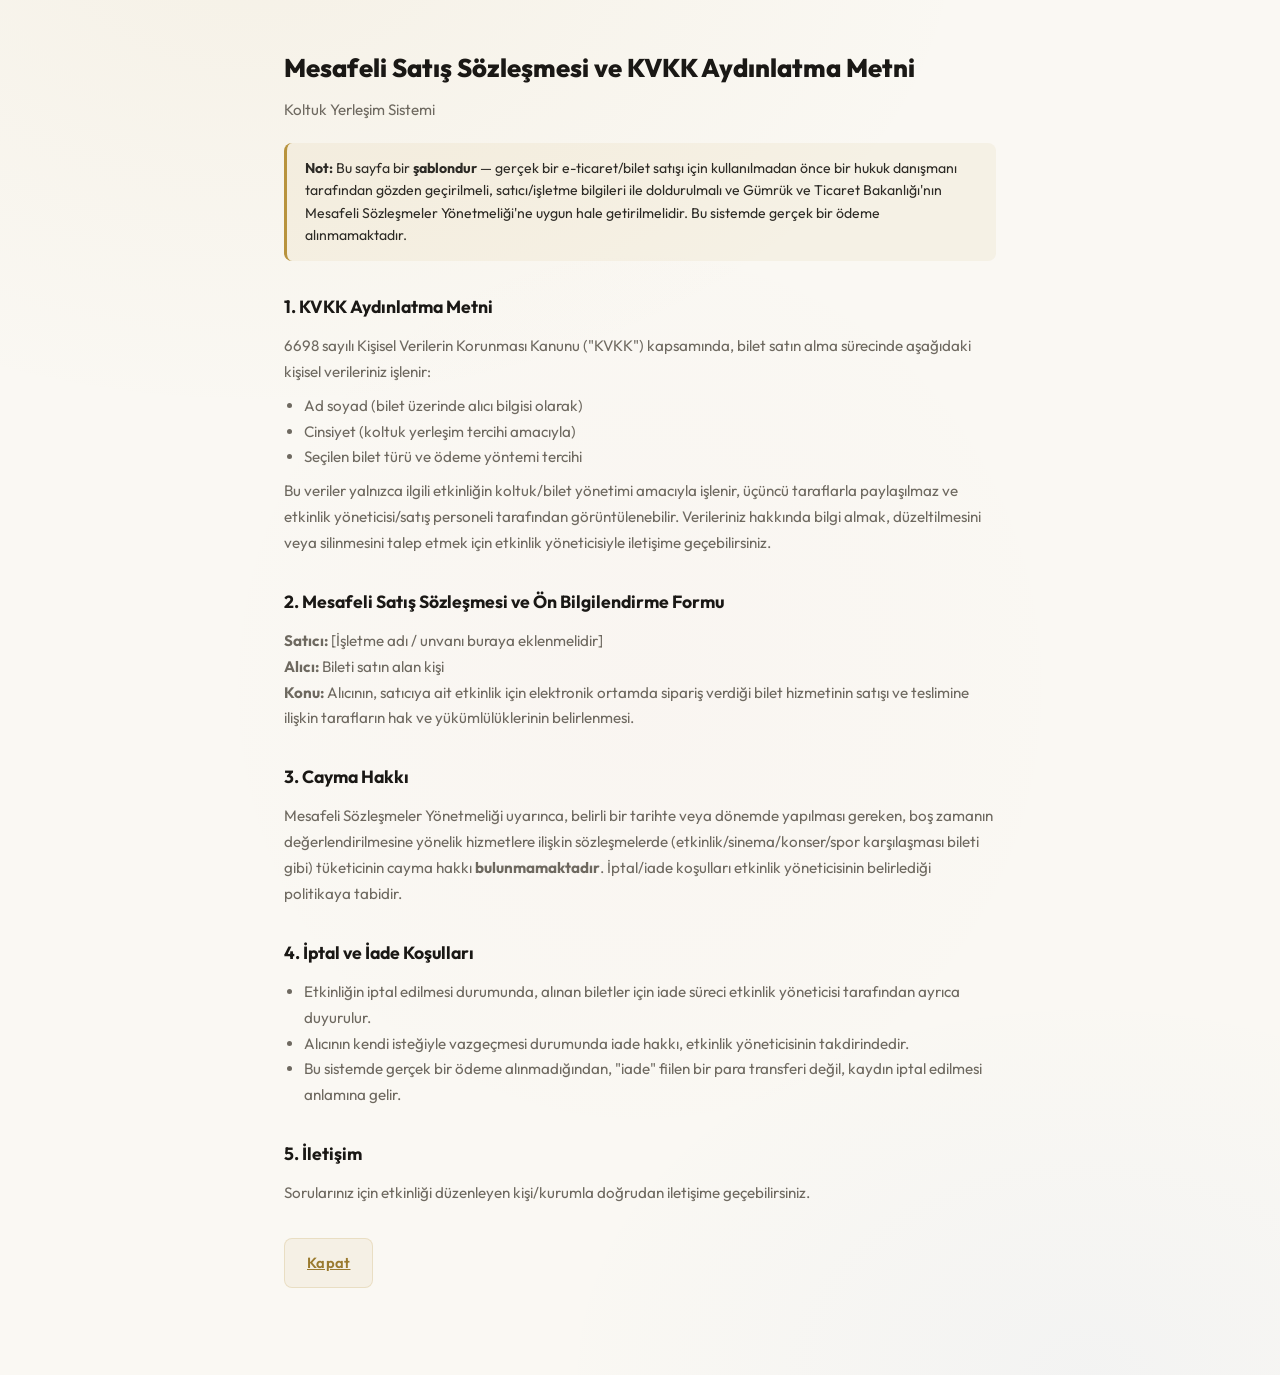
==== legal.html @ 2fccf71f "Personel girisi ayri URL'e tasindi, etkinlik filtreleme, Biletlerim gecmisi ve yasal onay eklendi - " ====
<!DOCTYPE html>
<html lang="tr">
<head>
<meta charset="UTF-8">
<meta name="viewport" content="width=device-width, initial-scale=1.0">
<title>Mesafeli Satış Sözleşmesi ve KVKK — Koltuk Yerleşim Sistemi</title>
<link rel="icon" type="image/png" href="icons8-ticket-100.png">
<meta name="theme-color" content="#FAF8F3">
<link rel="preconnect" href="https://fonts.googleapis.com">
<link rel="preconnect" href="https://fonts.gstatic.com" crossorigin>
<link href="https://fonts.googleapis.com/css2?family=Outfit:wght@300;400;500;600;700;800;900&display=swap" rel="stylesheet">
<link rel="stylesheet" href="style.css">
<style>
  .legal-page{ max-width: 760px; margin: 0 auto; padding: 48px 24px 80px; }
  .legal-page h1{ font-size: 1.6rem; font-weight: 800; margin-bottom: 8px; color: var(--text-bright); }
  .legal-page h2{ font-size: 1.1rem; font-weight: 700; margin: 32px 0 12px; color: var(--text-bright); }
  .legal-page p, .legal-page li{ color: var(--text-secondary); line-height: 1.7; font-size: .95rem; }
  .legal-page ul{ padding-left: 20px; margin: 8px 0; }
  .legal-disclaimer{
    background: var(--gold-subtle);
    border-left: 3px solid var(--gold);
    border-radius: var(--radius-sm);
    padding: 14px 18px;
    margin: 20px 0 32px;
    font-size: .88rem;
    color: var(--text);
  }
  .legal-back{ display: inline-block; margin-top: 32px; }
</style>
</head>
<body>
<div class="legal-page">
  <h1>Mesafeli Satış Sözleşmesi ve KVKK Aydınlatma Metni</h1>
  <p>Koltuk Yerleşim Sistemi</p>

  <div class="legal-disclaimer">
    <strong>Not:</strong> Bu sayfa bir <strong>şablondur</strong> — gerçek bir e-ticaret/bilet satışı için kullanılmadan önce bir hukuk danışmanı tarafından gözden geçirilmeli, satıcı/işletme bilgileri ile doldurulmalı ve Gümrük ve Ticaret Bakanlığı'nın Mesafeli Sözleşmeler Yönetmeliği'ne uygun hale getirilmelidir. Bu sistemde gerçek bir ödeme alınmamaktadır.
  </div>

  <h2>1. KVKK Aydınlatma Metni</h2>
  <p>6698 sayılı Kişisel Verilerin Korunması Kanunu ("KVKK") kapsamında, bilet satın alma sürecinde aşağıdaki kişisel verileriniz işlenir:</p>
  <ul>
    <li>Ad soyad (bilet üzerinde alıcı bilgisi olarak)</li>
    <li>Cinsiyet (koltuk yerleşim tercihi amacıyla)</li>
    <li>Seçilen bilet türü ve ödeme yöntemi tercihi</li>
  </ul>
  <p>Bu veriler yalnızca ilgili etkinliğin koltuk/bilet yönetimi amacıyla işlenir, üçüncü taraflarla paylaşılmaz ve etkinlik yöneticisi/satış personeli tarafından görüntülenebilir. Verileriniz hakkında bilgi almak, düzeltilmesini veya silinmesini talep etmek için etkinlik yöneticisiyle iletişime geçebilirsiniz.</p>

  <h2>2. Mesafeli Satış Sözleşmesi ve Ön Bilgilendirme Formu</h2>
  <p><strong>Satıcı:</strong> [İşletme adı / unvanı buraya eklenmelidir]</p>
  <p><strong>Alıcı:</strong> Bileti satın alan kişi</p>
  <p><strong>Konu:</strong> Alıcının, satıcıya ait etkinlik için elektronik ortamda sipariş verdiği bilet hizmetinin satışı ve teslimine ilişkin tarafların hak ve yükümlülüklerinin belirlenmesi.</p>

  <h2>3. Cayma Hakkı</h2>
  <p>Mesafeli Sözleşmeler Yönetmeliği uyarınca, belirli bir tarihte veya dönemde yapılması gereken, boş zamanın değerlendirilmesine yönelik hizmetlere ilişkin sözleşmelerde (etkinlik/sinema/konser/spor karşılaşması bileti gibi) tüketicinin cayma hakkı <strong>bulunmamaktadır</strong>. İptal/iade koşulları etkinlik yöneticisinin belirlediği politikaya tabidir.</p>

  <h2>4. İptal ve İade Koşulları</h2>
  <ul>
    <li>Etkinliğin iptal edilmesi durumunda, alınan biletler için iade süreci etkinlik yöneticisi tarafından ayrıca duyurulur.</li>
    <li>Alıcının kendi isteğiyle vazgeçmesi durumunda iade hakkı, etkinlik yöneticisinin takdirindedir.</li>
    <li>Bu sistemde gerçek bir ödeme alınmadığından, "iade" fiilen bir para transferi değil, kaydın iptal edilmesi anlamına gelir.</li>
  </ul>

  <h2>5. İletişim</h2>
  <p>Sorularınız için etkinliği düzenleyen kişi/kurumla doğrudan iletişime geçebilirsiniz.</p>

  <a class="btn btn-ghost-gold legal-back" href="javascript:window.close()">Kapat</a>
</div>
</body>
</html>
---- style.css ----
/* ═══════════════════════════════════════════════════════════
   Koltuk Yerleşim Sistemi — Light Premium Theme
   ═══════════════════════════════════════════════════════════ */

@import url('https://fonts.googleapis.com/css2?family=Outfit:wght@300;400;500;600;700;800;900&display=swap');

:root{
  /* Core palette — warm ivory + elegant neutrals */
  --bg-deep: #F4F0E8;
  --bg: #FAF8F3;
  --bg-card: #FFFFFF;
  --bg-card-hover: #FEFDFB;
  --bg-elevated: #FFFFFF;
  --surface: rgba(255, 255, 255, 0.75);
  --surface-solid: #FFFFFF;

  /* Borders & glass */
  --border: rgba(0, 0, 0, 0.07);
  --border-hover: rgba(0, 0, 0, 0.14);
  --glass-bg: rgba(255, 255, 255, 0.55);
  --glass-border: rgba(0, 0, 0, 0.06);

  /* Text */
  --text: #2C2A25;
  --text-secondary: #6E6960;
  --text-muted: #A09A8F;
  --text-bright: #1A1815;

  /* Gold accent */
  --gold: #B8933D;
  --gold-light: #D4A853;
  --gold-dim: #9A7A2E;
  --gold-glow: rgba(184, 147, 61, 0.2);
  --gold-subtle: rgba(184, 147, 61, 0.08);

  /* Gender colors */
  --male: #4A7FE5;
  --male-glow: rgba(74, 127, 229, 0.2);
  --male-border: #3B6DD0;
  --male-bg: rgba(74, 127, 229, 0.1);

  --female: #D96B8E;
  --female-glow: rgba(217, 107, 142, 0.2);
  --female-border: #C45A7D;
  --female-bg: rgba(217, 107, 142, 0.1);

  /* Status */
  --empty-bg: rgba(0, 0, 0, 0.02);
  --empty-border: rgba(0, 0, 0, 0.08);
  --sold: var(--gold);
  --success: #3DA67A;
  --danger: #D95050;

  /* Radii */
  --radius-xl: 24px;
  --radius-lg: 18px;
  --radius-md: 12px;
  --radius-sm: 8px;
  --radius-xs: 6px;

  /* Shadows — warm tinted */
  --shadow-sm: 0 2px 8px rgba(160, 140, 100, 0.08);
  --shadow-md: 0 8px 28px rgba(160, 140, 100, 0.1);
  --shadow-lg: 0 20px 50px rgba(160, 140, 100, 0.14);
  --shadow-gold: 0 4px 20px rgba(184, 147, 61, 0.15);
  --shadow-glow: 0 0 40px rgba(184, 147, 61, 0.08);

  /* Font */
  --font: 'Outfit', 'Inter', system-ui, -apple-system, sans-serif;
}

/* ===== Reset & Base ===== */
*{ box-sizing: border-box; margin: 0; padding: 0; }

body{
  font-family: var(--font);
  background: var(--bg);
  color: var(--text);
  line-height: 1.6;
  min-height: 100vh;
  overflow-x: hidden;
  background-image:
    radial-gradient(ellipse 80% 50% at 20% -5%, rgba(184, 147, 61, 0.07) 0%, transparent 70%),
    radial-gradient(ellipse 60% 40% at 85% 100%, rgba(74, 127, 229, 0.04) 0%, transparent 70%),
    radial-gradient(ellipse 50% 50% at 50% 50%, rgba(217, 107, 142, 0.02) 0%, transparent 70%);
}

button{ font-family: inherit; cursor: pointer; border: none; background: none; }
input{ font-family: inherit; }
:focus-visible{ outline: 2px solid var(--gold); outline-offset: 2px; }

@media (prefers-reduced-motion: reduce){
  *{ animation-duration: .01ms !important; transition-duration: .01ms !important; }
}

/* ===== Smooth entrance animations ===== */
@keyframes fadeInUp {
  from { opacity: 0; transform: translateY(24px); }
  to   { opacity: 1; transform: translateY(0); }
}
@keyframes fadeInScale {
  from { opacity: 0; transform: scale(0.92); }
  to   { opacity: 1; transform: scale(1); }
}
@keyframes shimmer {
  0%   { background-position: -200% 0; }
  100% { background-position: 200% 0; }
}
@keyframes pulse-gold {
  0%, 100% { box-shadow: 0 0 0 0 rgba(184, 147, 61, 0.3); }
  50%      { box-shadow: 0 0 0 8px rgba(184, 147, 61, 0); }
}
@keyframes float {
  0%, 100% { transform: translateY(0); }
  50%      { transform: translateY(-6px); }
}

/* ═══════════════════════════════════════
   LOGIN GATE
   ═══════════════════════════════════════ */
.login-gate{
  position: fixed;
  inset: 0;
  display: flex;
  align-items: center;
  justify-content: center;
  padding: 20px;
  z-index: 100;
  background:
    radial-gradient(ellipse 80% 60% at 50% 30%, rgba(184, 147, 61, 0.06) 0%, transparent 70%),
    radial-gradient(ellipse 60% 50% at 30% 80%, rgba(74, 127, 229, 0.04) 0%, transparent 70%),
    var(--bg);
}
.login-gate[hidden]{ display: none; }

.login-card{
  width: 100%;
  max-width: 420px;
  background: var(--surface);
  backdrop-filter: blur(40px) saturate(1.6);
  -webkit-backdrop-filter: blur(40px) saturate(1.6);
  border: 1px solid var(--glass-border);
  border-radius: var(--radius-xl);
  box-shadow: var(--shadow-lg), var(--shadow-glow);
  padding: 44px 38px;
  text-align: center;
  animation: fadeInScale 0.6s cubic-bezier(0.16, 1, 0.3, 1) forwards;
  position: relative;
  overflow: hidden;
}
/* Decorative shimmer line at top */
.login-card::before{
  content: '';
  position: absolute;
  top: 0; left: 0; right: 0;
  height: 2px;
  background: linear-gradient(90deg, transparent, var(--gold), var(--gold-light), var(--gold), transparent);
  background-size: 200% 100%;
  animation: shimmer 3s ease-in-out infinite;
}

.login-icon{
  width: 68px;
  height: 68px;
  margin: 0 auto 22px;
  border-radius: 20px;
  background: linear-gradient(135deg, rgba(184, 147, 61, 0.08), rgba(184, 147, 61, 0.18));
  border: 1px solid rgba(184, 147, 61, 0.2);
  color: var(--gold);
  display: flex;
  align-items: center;
  justify-content: center;
  animation: float 4s ease-in-out infinite;
  box-shadow: 0 8px 24px rgba(184, 147, 61, 0.1);
}

.login-card h1{
  font-size: 1.5rem;
  font-weight: 700;
  margin: 0 0 8px;
  background: linear-gradient(135deg, var(--text-bright), var(--gold));
  -webkit-background-clip: text;
  -webkit-text-fill-color: transparent;
  background-clip: text;
}

.login-sub{
  color: var(--text-secondary);
  font-size: .92rem;
  margin: 0 0 28px;
  font-weight: 400;
}

.login-actions{ display: flex; flex-direction: column; gap: 12px; }

.login-password-row{
  display: flex;
  gap: 10px;
  margin-top: 18px;
}
.login-password-row[hidden]{ display: none; }
.login-password-row input{
  flex: 1;
  border: 1px solid var(--border);
  border-radius: var(--radius-sm);
  padding: 12px 16px;
  font-size: .95rem;
  color: var(--text);
  background: rgba(255, 255, 255, 0.6);
  backdrop-filter: blur(10px);
  min-height: 48px;
  transition: border-color .2s ease, box-shadow .2s ease;
}
.login-password-row input:focus{
  border-color: var(--gold);
  box-shadow: 0 0 0 3px var(--gold-glow);
  background: #fff;
}
.login-error{
  color: var(--danger);
  font-size: .85rem;
  margin: 14px 0 0;
  font-weight: 500;
}
.login-error[hidden]{ display: none; }

/* ═══════════════════════════════════════
   BUTTONS — Premium style
   ═══════════════════════════════════════ */
.btn{
  border: none;
  border-radius: var(--radius-sm);
  padding: 12px 22px;
  font-size: .92rem;
  font-weight: 600;
  min-height: 48px;
  transition: all .25s cubic-bezier(0.16, 1, 0.3, 1);
  position: relative;
  overflow: hidden;
  letter-spacing: 0.02em;
}

.btn-primary, .btn-gold{
  background: linear-gradient(135deg, var(--gold), var(--gold-light));
  color: #fff;
  box-shadow: var(--shadow-gold);
}
.btn-primary:hover, .btn-gold:hover{
  background: linear-gradient(135deg, var(--gold-dim), var(--gold));
  box-shadow: 0 8px 30px rgba(184, 147, 61, 0.3);
  transform: translateY(-2px);
}
.btn-primary:active, .btn-gold:active{
  transform: translateY(0);
}

.btn-ghost-gold{
  background: var(--gold-subtle);
  border: 1px solid rgba(184, 147, 61, 0.2);
  color: var(--gold-dim);
}
.btn-ghost-gold:hover{
  background: rgba(184, 147, 61, 0.12);
  border-color: var(--gold);
  color: var(--gold-dim);
  box-shadow: 0 0 20px rgba(184, 147, 61, 0.08);
  transform: translateY(-1px);
}

.btn-ghost{
  background: rgba(0, 0, 0, 0.03);
  border: 1px solid var(--border);
  color: var(--text-secondary);
}
.btn-ghost:hover{
  border-color: var(--border-hover);
  color: var(--text);
  background: rgba(0, 0, 0, 0.05);
}

.btn-sm{
  padding: 8px 16px;
  min-height: 38px;
  font-size: .84rem;
  border-radius: 999px;
}

/* ═══════════════════════════════════════
   APP ROOT & TOPBAR
   ═══════════════════════════════════════ */
.app-root[hidden]{ display: none; }

.topbar{
  background: rgba(250, 248, 243, 0.8);
  backdrop-filter: blur(20px) saturate(1.4);
  -webkit-backdrop-filter: blur(20px) saturate(1.4);
  border-bottom: 1px solid var(--border);
  position: sticky;
  top: 0;
  z-index: 10;
}
.topbar-inner{
  max-width: 1200px;
  margin: 0 auto;
  padding: 14px 28px;
  display: flex;
  align-items: center;
  justify-content: space-between;
  gap: 16px;
  flex-wrap: wrap;
}
.topbar-actions{
  display: flex;
  align-items: center;
  gap: 10px;
  flex-wrap: wrap;
}

/* Müşteri sitesinde (index.html) rol/oturum kavramı gösterilmez — bu
   sadece personel panelinde (admin.html) anlamlı. */
body[data-page="public"] #roleBadge,
body[data-page="public"] #logoutBtn{ display: none; }

.role-badge{
  font-size: .75rem;
  font-weight: 700;
  text-transform: uppercase;
  letter-spacing: 1px;
  color: var(--gold-dim);
  background: var(--gold-subtle);
  border: 1px solid rgba(184, 147, 61, 0.2);
  padding: 7px 16px;
  border-radius: 999px;
  box-shadow: 0 0 12px rgba(184, 147, 61, 0.06);
}

.brand{
  display: flex;
  align-items: center;
  gap: 12px;
  font-weight: 700;
  font-size: 1.15rem;
  color: var(--text-bright);
}
.brand-icon{
  color: var(--gold);
  display: inline-flex;
  filter: drop-shadow(0 0 8px rgba(184, 147, 61, 0.3));
}

/* Role-based visibility. [data-role] is set on both #appRoot AND <body> —
   modals (seat modal, ticket view, check-in) live outside #appRoot in the
   DOM, so the body-level selectors are what actually hides staff-only
   controls (Koltuğu Boşalt, Bileti Görüntüle, Bilet Doğrula) from a guest
   inside those modals; without them a guest could see/click them. */
.app-root[data-role="guest"] .admin-only,
.app-root[data-role="sales"] .admin-only,
body[data-role="guest"] .admin-only,
body[data-role="sales"] .admin-only{ display: none !important; }
.app-root[data-role="guest"] .editor-only,
body[data-role="guest"] .editor-only{ display: none !important; }

/* ═══════════════════════════════════════
   PAGE LAYOUT
   ═══════════════════════════════════════ */
.page{
  max-width: 1200px;
  margin: 0 auto;
  padding: 32px 28px 80px;
  display: grid;
  gap: 24px;
}

.panel{
  background: var(--surface);
  backdrop-filter: blur(20px) saturate(1.3);
  -webkit-backdrop-filter: blur(20px) saturate(1.3);
  border: 1px solid var(--glass-border);
  border-radius: var(--radius-lg);
  box-shadow: var(--shadow-md);
  padding: 28px 30px;
  animation: fadeInUp 0.5s cubic-bezier(0.16, 1, 0.3, 1) both;
  position: relative;
  overflow: hidden;
}
/* stagger panels */
.panel:nth-child(1){ animation-delay: 0.05s; }
.panel:nth-child(2){ animation-delay: 0.1s; }
.panel:nth-child(3){ animation-delay: 0.15s; }
.panel:nth-child(4){ animation-delay: 0.2s; }

/* Subtle top accent line on panels */
.panel::before{
  content: '';
  position: absolute;
  top: 0; left: 15%; right: 15%;
  height: 2px;
  background: linear-gradient(90deg, transparent, rgba(184, 147, 61, 0.25), transparent);
  border-radius: 0 0 2px 2px;
}

/* ═══════════════════════════════════════
   SETTINGS PANEL
   ═══════════════════════════════════════ */
.settings-row{
  display: flex;
  align-items: flex-end;
  gap: 18px;
  flex-wrap: wrap;
}

.field{
  display: flex;
  flex-direction: column;
  gap: 8px;
  min-width: 130px;
}
.field span{
  font-size: .8rem;
  color: var(--text-muted);
  font-weight: 500;
  text-transform: uppercase;
  letter-spacing: 0.5px;
}
.field input{
  border: 1px solid var(--border);
  border-radius: var(--radius-sm);
  padding: 11px 14px;
  font-size: .95rem;
  color: var(--text);
  min-height: 48px;
  background: rgba(255, 255, 255, 0.7);
  transition: border-color .2s ease, box-shadow .2s ease, background .2s ease;
}
.field input:focus{
  border-color: var(--gold);
  box-shadow: 0 0 0 3px var(--gold-glow);
  background: #fff;
}
.field-static strong{
  font-size: 1.6rem;
  font-weight: 800;
  background: linear-gradient(135deg, var(--gold-dim), var(--gold-light));
  -webkit-background-clip: text;
  -webkit-text-fill-color: transparent;
  background-clip: text;
}

.presets{ display: flex; flex-wrap: wrap; gap: 8px; margin-top: 18px; }
.preset-chip{
  border: 1px solid var(--border);
  background: rgba(0, 0, 0, 0.02);
  color: var(--text-secondary);
  padding: 9px 18px;
  border-radius: 999px;
  font-size: .84rem;
  font-weight: 600;
  transition: all .2s ease;
  min-height: 38px;
}
.preset-chip:hover{
  border-color: var(--gold);
  color: var(--gold-dim);
  background: var(--gold-subtle);
  box-shadow: 0 0 12px rgba(184, 147, 61, 0.08);
  transform: translateY(-1px);
}
.preset-chip.is-active{
  background: linear-gradient(135deg, var(--gold), var(--gold-light));
  border-color: var(--gold);
  color: #fff;
  font-weight: 700;
  box-shadow: var(--shadow-gold);
}

.venue-type-row{
  margin-top: 22px;
  padding-top: 22px;
  border-top: 1px solid var(--border);
}

.ticket-prices{
  margin-top: 22px;
  padding-top: 22px;
  border-top: 1px solid var(--border);
}
.ticket-prices-label{
  display: block;
  font-size: .8rem;
  color: var(--text-muted);
  font-weight: 600;
  margin-bottom: 14px;
  text-transform: uppercase;
  letter-spacing: 0.5px;
}

.tier-list{ display: flex; flex-direction: column; gap: 10px; margin-bottom: 14px; }
.tier-row{
  display: flex;
  align-items: center;
  gap: 10px;
  padding: 4px;
  border-radius: var(--radius-sm);
  transition: background .2s ease;
}
.tier-row:hover{ background: rgba(0, 0, 0, 0.015); }

.tier-name-input, .tier-price-input{
  border: 1px solid var(--border);
  border-radius: var(--radius-sm);
  padding: 10px 14px;
  font-size: .9rem;
  color: var(--text);
  background: rgba(255, 255, 255, 0.7);
  min-height: 44px;
  transition: border-color .2s ease, box-shadow .2s ease;
}
.tier-name-input{ flex: 1 1 160px; min-width: 100px; }
.tier-price-input{ width: 110px; flex: 0 0 auto; }
.tier-name-input:focus, .tier-price-input:focus{
  border-color: var(--gold);
  box-shadow: 0 0 0 3px var(--gold-glow);
  background: #fff;
}

.tier-del-btn{
  flex: 0 0 auto;
  width: 38px;
  height: 38px;
  border: 1px solid var(--border);
  background: rgba(0, 0, 0, 0.02);
  color: var(--text-muted);
  border-radius: var(--radius-sm);
  font-size: 1.15rem;
  line-height: 1;
  transition: all .2s ease;
  display: flex;
  align-items: center;
  justify-content: center;
}
.tier-del-btn:hover{
  background: rgba(217, 80, 80, 0.1);
  border-color: var(--danger);
  color: var(--danger);
  transform: scale(1.05);
}

.discount-list{ display: flex; flex-direction: column; gap: 8px; margin-bottom: 14px; }
.discount-row-item{
  display: flex;
  align-items: center;
  gap: 10px;
  padding: 8px 10px;
  border-radius: var(--radius-sm);
  background: rgba(0, 0, 0, 0.015);
  font-size: .88rem;
}
.discount-row-item .discount-code-label{ font-weight: 700; color: var(--text-bright); flex: 1 1 auto; }
.discount-row-item .discount-usage-label{ color: var(--text-muted); font-size: .8rem; }
.discount-add-row{ display: flex; flex-wrap: wrap; gap: 10px; }
.discount-add-row input, .discount-add-row select{
  border: 1px solid var(--border);
  border-radius: var(--radius-sm);
  padding: 10px 14px;
  font-size: .9rem;
  color: var(--text);
  background: rgba(255, 255, 255, 0.7);
  min-height: 44px;
}
.discount-add-row input:focus, .discount-add-row select:focus{
  border-color: var(--gold);
  box-shadow: 0 0 0 3px var(--gold-glow);
  background: #fff;
}
.discount-add-row input[type="text"]{ flex: 1 1 140px; }
.discount-add-row input[type="number"]{ width: 110px; flex: 0 0 auto; }

.tier-add-row{ display: flex; flex-wrap: wrap; gap: 10px; }
.tier-add-row input{
  border: 1px solid var(--border);
  border-radius: var(--radius-sm);
  padding: 10px 14px;
  font-size: .9rem;
  color: var(--text);
  background: rgba(255, 255, 255, 0.7);
  min-height: 44px;
  transition: border-color .2s ease, box-shadow .2s ease;
}
.tier-add-row input:focus{
  border-color: var(--gold);
  box-shadow: 0 0 0 3px var(--gold-glow);
}
.tier-add-row input[type="text"]{ flex: 1 1 200px; }
.tier-add-row input[type="number"]{ width: 110px; flex: 0 0 auto; }

/* ═══════════════════════════════════════
   STATUS PANEL — Stats as mini-cards
   ═══════════════════════════════════════ */
.status-panel{
  display: flex;
  flex-direction: column;
  align-items: stretch;
  gap: 22px;
}

.status-top{
  display: flex;
  justify-content: space-between;
  align-items: center;
  flex-wrap: wrap;
  gap: 20px;
  border-bottom: 1px solid var(--border);
  padding-bottom: 20px;
}

.legend{
  display: flex;
  gap: 10px;
  flex-wrap: wrap;
}

.filter-chip {
  display: inline-flex;
  align-items: center;
  gap: 8px;
  border: 1px solid var(--border);
  background: rgba(255, 255, 255, 0.6);
  color: var(--text-secondary);
  padding: 8px 16px;
  border-radius: 999px;
  font-size: .86rem;
  font-weight: 600;
  transition: all 0.2s cubic-bezier(0.16, 1, 0.3, 1);
  box-shadow: var(--shadow-sm);
}
.filter-chip:hover {
  border-color: var(--gold);
  color: var(--gold-dim);
  background: var(--gold-subtle);
  transform: translateY(-1px);
}
.filter-chip.is-active {
  background: linear-gradient(135deg, var(--gold), var(--gold-light));
  border-color: var(--gold);
  color: #fff;
  box-shadow: var(--shadow-gold);
}
.filter-chip.is-active .swatch {
  border-color: rgba(255, 255, 255, 0.6);
}

.swatch.sold-swatch {
  background: var(--gold);
  border-color: var(--gold-dim);
  box-shadow: 0 0 8px var(--gold-glow);
}

.capacity-container {
  display: flex;
  flex-direction: column;
  gap: 8px;
  min-width: 200px;
  flex: 1 1 200px;
  max-width: 320px;
}
.capacity-label {
  display: flex;
  justify-content: space-between;
  font-size: .84rem;
  color: var(--text-secondary);
  font-weight: 600;
  text-transform: uppercase;
  letter-spacing: 0.5px;
}
.capacity-label strong {
  color: var(--gold-dim);
  font-weight: 800;
  font-size: .95rem;
}
.capacity-bar-bg {
  height: 8px;
  background: rgba(0, 0, 0, 0.05);
  border-radius: 999px;
  overflow: hidden;
  box-shadow: inset 0 1px 2px rgba(0, 0, 0, 0.05);
}
.capacity-bar {
  height: 100%;
  width: 0%;
  border-radius: 999px;
  background: linear-gradient(90deg, var(--gold), var(--gold-light));
  box-shadow: 0 0 8px rgba(184, 147, 61, 0.3);
  transition: width 0.6s cubic-bezier(0.16, 1, 0.3, 1);
}

.swatch{
  width: 18px;
  height: 18px;
  border-radius: 6px;
  display: inline-block;
  border: 1.5px solid;
  transition: transform .2s ease;
}
.swatch:hover{ transform: scale(1.2); }
.swatch.empty{
  background: var(--empty-bg);
  border-color: var(--empty-border);
}
.swatch.male{
  background: var(--male);
  border-color: var(--male-border);
  box-shadow: 0 0 8px var(--male-glow);
}
.swatch.female{
  background: var(--female);
  border-color: var(--female-border);
  box-shadow: 0 0 8px var(--female-glow);
}

.stats{ display: flex; gap: 8px; flex-wrap: wrap; }
.stat{
  display: flex;
  flex-direction: column;
  align-items: center;
  min-width: 72px;
  padding: 12px 14px;
  background: rgba(255, 255, 255, 0.6);
  border: 1px solid var(--border);
  border-radius: var(--radius-md);
  transition: all .25s ease;
}
.stat:hover{
  border-color: var(--border-hover);
  background: #fff;
  transform: translateY(-2px);
  box-shadow: var(--shadow-md);
}
.stat strong{
  font-size: 1.3rem;
  font-weight: 800;
  color: var(--text-bright);
  line-height: 1.2;
}
.stat span{
  font-size: .72rem;
  color: var(--text-muted);
  text-transform: uppercase;
  letter-spacing: .5px;
  margin-top: 4px;
  font-weight: 600;
}

/* ═══════════════════════════════════════
   REVENUE PANEL
   ═══════════════════════════════════════ */
.revenue-title{
  margin: 0 0 18px;
  font-size: 1.05rem;
  font-weight: 700;
  color: var(--text-bright);
  display: flex;
  align-items: center;
  gap: 10px;
}
.revenue-title svg{ flex-shrink: 0; color: var(--gold); }

.revenue-breakdown{ display: flex; flex-direction: column; gap: 2px; }
.revenue-row{
  display: flex;
  justify-content: space-between;
  padding: 10px 12px;
  font-size: .9rem;
  color: var(--text-secondary);
  border-bottom: 1px solid var(--border);
  border-radius: var(--radius-xs);
  transition: background .15s ease;
}
.revenue-row:hover{
  background: rgba(0, 0, 0, 0.015);
}
.revenue-row span:first-child{ color: var(--text); font-weight: 500; }
.revenue-total{
  border-bottom: none;
  border-top: 2px solid rgba(184, 147, 61, 0.25);
  margin-top: 8px;
  padding-top: 14px;
  font-weight: 700;
  background: var(--gold-subtle);
  border-radius: var(--radius-sm);
}
.revenue-total span{ color: var(--text-bright) !important; }
.revenue-total span:last-child{
  color: var(--gold-dim) !important;
  font-size: 1.1rem;
  font-weight: 800;
}
#paymentBreakdown{
  margin-top: 20px;
  padding-top: 8px;
  border-top: 1px solid var(--border);
}

/* ═══════════════════════════════════════
   SCREEN / STAGE / FIELD ACCENT
   ═══════════════════════════════════════ */
.screen-curve{
  height: 40px;
  margin: 0 auto 30px;
  max-width: 450px;
  border-radius: 0 0 120px 120px / 0 0 35px 35px;
  background: linear-gradient(180deg, rgba(184, 147, 61, 0.15), transparent);
  border-top: 2px solid var(--gold);
  display: flex;
  align-items: flex-start;
  justify-content: center;
  color: var(--gold);
  font-size: .72rem;
  font-weight: 700;
  letter-spacing: 6px;
  padding-top: 8px;
  box-shadow: 0 15px 40px -8px rgba(184, 147, 61, 0.12);
  position: relative;
}
.screen-curve::after{
  content: '';
  position: absolute;
  top: -1px;
  left: 10%; right: 10%;
  height: 1px;
  background: linear-gradient(90deg, transparent, var(--gold-light), transparent);
  filter: blur(1px);
}

.screen-curve.oval{
  height: 60px;
  max-width: 320px;
  border-radius: 50%;
  background: linear-gradient(180deg, rgba(61, 166, 122, 0.12), transparent);
  border-top: 2px solid var(--success);
  color: var(--success);
  box-shadow: 0 15px 40px -8px rgba(61, 166, 122, 0.1);
  padding-top: 20px;
}
.screen-curve.oval::after{
  background: linear-gradient(90deg, transparent, var(--success), transparent);
}

.screen-curve[hidden]{ display: none; }
.screen-curve.flat{
  height: 10px;
  max-width: 340px;
  border-radius: 999px;
  background: linear-gradient(90deg, transparent, rgba(0, 0, 0, 0.06), transparent);
  border-top: none;
  box-shadow: none;
  padding-top: 20px;
  color: var(--text-muted);
  letter-spacing: 4px;
}
.screen-curve.flat::after{ display: none; }

.stadium-note{
  font-size: .85rem;
  color: var(--text-secondary);
  margin: 16px 0 0;
  padding: 12px 16px;
  background: var(--gold-subtle);
  border-radius: var(--radius-sm);
  border-left: 3px solid var(--gold);
}
.stadium-note[hidden]{ display: none; }

/* ═══════════════════════════════════════
   EVENT LIST VIEW
   ═══════════════════════════════════════ */
.event-list-view{
  max-width: 1200px;
  margin: 0 auto;
  padding: 32px 28px 80px;
}
.event-list-view[hidden]{ display: none; }
.event-list-header{
  display: flex;
  align-items: center;
  justify-content: space-between;
  flex-wrap: wrap;
  gap: 14px;
  margin-bottom: 24px;
}
.event-list-header-actions{ display: flex; gap: 10px; flex-wrap: wrap; }
.event-list-header h2{
  font-size: 1.4rem;
  font-weight: 800;
  color: var(--text-bright);
}
.event-empty-hint{
  color: var(--text-muted);
  font-size: .95rem;
  padding: 40px 0;
  text-align: center;
}
.event-empty-hint[hidden]{ display: none; }

.event-filter-bar{
  display: flex;
  flex-wrap: wrap;
  align-items: flex-end;
  gap: 12px;
  margin-bottom: 20px;
  padding: 14px 16px;
  background: var(--surface);
  backdrop-filter: blur(20px) saturate(1.3);
  border: 1px solid var(--glass-border);
  border-radius: var(--radius-md);
}
.event-filter-bar select,
.event-filter-bar input{
  border: 1px solid var(--border);
  border-radius: var(--radius-sm);
  padding: 9px 12px;
  font-size: .86rem;
  color: var(--text);
  background: rgba(255, 255, 255, 0.7);
  min-height: 40px;
}
.event-filter-bar select:focus,
.event-filter-bar input:focus{
  border-color: var(--gold);
  box-shadow: 0 0 0 3px var(--gold-glow);
  background: #fff;
}
.event-filter-date, .event-filter-price{
  display: flex;
  flex-direction: column;
  gap: 4px;
}
.event-filter-date span, .event-filter-price span{
  font-size: .72rem;
  color: var(--text-muted);
  font-weight: 600;
  text-transform: uppercase;
  letter-spacing: .4px;
}
.event-filter-price input{ width: 90px; }

.event-grid{
  display: grid;
  grid-template-columns: repeat(auto-fill, minmax(280px, 1fr));
  gap: 20px;
}
.event-card{
  background: var(--surface);
  backdrop-filter: blur(20px) saturate(1.3);
  -webkit-backdrop-filter: blur(20px) saturate(1.3);
  border: 1px solid var(--glass-border);
  border-radius: var(--radius-lg);
  box-shadow: var(--shadow-md);
  padding: 22px 24px;
  display: flex;
  flex-direction: column;
  gap: 12px;
  transition: transform .2s cubic-bezier(0.16, 1, 0.3, 1), box-shadow .2s ease;
}
.event-card:hover{ transform: translateY(-3px); box-shadow: var(--shadow-lg); }
.event-card[data-status="archived"]{ opacity: .6; }
.event-card-top{ display: flex; align-items: center; justify-content: space-between; gap: 8px; }
.event-venue-badge{
  font-size: .72rem;
  font-weight: 700;
  text-transform: uppercase;
  letter-spacing: .5px;
  color: var(--gold-dim);
  background: var(--gold-subtle);
  padding: 5px 11px;
  border-radius: 999px;
}
.event-status-badge{
  font-size: .72rem;
  font-weight: 700;
  padding: 5px 11px;
  border-radius: 999px;
  background: rgba(61, 166, 122, 0.12);
  color: var(--success);
}
.event-status-badge[data-status="archived"]{
  background: rgba(0, 0, 0, 0.06);
  color: var(--text-muted);
}
.event-card-name{ font-size: 1.1rem; font-weight: 700; color: var(--text-bright); }
.event-card-date{ font-size: .85rem; color: var(--text-secondary); }
.event-card-occupancy{ display: flex; flex-direction: column; gap: 6px; }
.event-card-occupancy span{ font-size: .78rem; color: var(--text-muted); }
.event-card-actions{ display: flex; flex-wrap: wrap; gap: 8px; margin-top: 4px; }
.event-card-actions .btn{ flex: 1 1 auto; }

.event-name-badge{
  font-size: .82rem;
  font-weight: 600;
  color: var(--text-secondary);
}
.event-name-badge[hidden]{ display: none; }

.event-form{ display: flex; flex-direction: column; gap: 16px; text-align: left; }
.event-form .settings-row{ display: flex; gap: 14px; }
.field select{
  border: 1px solid var(--border);
  border-radius: var(--radius-sm);
  padding: 11px 14px;
  font-size: .95rem;
  color: var(--text);
  min-height: 48px;
  background: rgba(255, 255, 255, 0.7);
  transition: border-color .2s ease, box-shadow .2s ease, background .2s ease;
}
.field select:focus{
  border-color: var(--gold);
  box-shadow: 0 0 0 3px var(--gold-glow);
  background: #fff;
}

/* ═══════════════════════════════════════
   BULK SELECTION TOOLBAR
   ═══════════════════════════════════════ */
.bulk-toolbar{
  display: flex;
  align-items: center;
  justify-content: center;
  gap: 14px;
  flex-wrap: wrap;
  margin-bottom: 20px;
}
.bulk-mode-toggle{ display: flex; gap: 6px; }
.mode-chip{
  border: 1px solid var(--border);
  background: rgba(0, 0, 0, 0.02);
  color: var(--text-muted);
  padding: 9px 18px;
  border-radius: 999px;
  font-size: .84rem;
  font-weight: 600;
  min-height: 38px;
  transition: all .2s ease;
}
.mode-chip:hover{
  border-color: var(--gold);
  color: var(--gold-dim);
}
.mode-chip.is-active{
  background: linear-gradient(135deg, var(--gold), var(--gold-light));
  border-color: var(--gold);
  color: #fff;
  box-shadow: var(--shadow-gold);
}

/* Grid Toolbar & Search Box */
.grid-toolbar {
  display: flex;
  justify-content: space-between;
  align-items: center;
  flex-wrap: wrap;
  gap: 16px;
  margin-bottom: 22px;
}
.search-box {
  position: relative;
  display: flex;
  align-items: center;
  flex: 1 1 240px;
  max-width: 360px;
}
.search-box input {
  width: 100%;
  border: 1px solid var(--border);
  border-radius: 999px;
  padding: 10px 16px 10px 38px;
  font-size: .9rem;
  color: var(--text);
  background: rgba(255, 255, 255, 0.7);
  transition: all 0.2s cubic-bezier(0.16, 1, 0.3, 1);
  min-height: 40px;
  box-shadow: var(--shadow-sm);
}
.search-box input:focus {
  border-color: var(--gold);
  box-shadow: 0 0 0 3px var(--gold-glow);
  background: #fff;
  outline: none;
}
.search-icon {
  position: absolute;
  left: 14px;
  display: flex;
  color: var(--text-muted);
  pointer-events: none;
}
#clearSearchBtn {
  position: absolute;
  right: 14px;
  color: var(--text-muted);
  font-size: 1.2rem;
  font-weight: 700;
  background: none;
  border: none;
  cursor: pointer;
  transition: color 0.2s ease;
}
#clearSearchBtn:hover {
  color: var(--danger);
}

/* Dynamic Filter & Search Highlights on Seat Grid */
.seat-grid.filter-empty .seat:not(.empty),
.seat-grid.filter-male .seat:not(.male),
.seat-grid.filter-female .seat:not(.female),
.seat-grid.filter-sold .seat:not(.sold),
.seat-grid.search-active .seat:not(.search-match) {
  opacity: 0.15;
  filter: grayscale(85%) blur(0.5px);
  pointer-events: none;
  transform: none !important;
  box-shadow: none !important;
}

.seat-grid.search-active .seat.search-match {
  transform: translateY(-4px) scale(1.05);
  box-shadow: 0 0 16px var(--gold-glow), 0 4px 12px rgba(184, 147, 61, 0.15) !important;
  border-color: var(--gold) !important;
}

/* ═══════════════════════════════════════
   SEAT GRID — 3D premium seats (light)
   ═══════════════════════════════════════ */
.grid-hint{
  margin: 0 0 20px;
  font-size: .88rem;
  color: var(--text-muted);
  text-align: center;
  font-weight: 400;
}
.grid-scroll{
  overflow-x: auto;
  padding-bottom: 10px;
  text-align: center;
}
.grid-scroll::-webkit-scrollbar{ height: 6px; }
.grid-scroll::-webkit-scrollbar-track{ background: rgba(0,0,0,0.03); border-radius: 3px; }
.grid-scroll::-webkit-scrollbar-thumb{ background: rgba(184, 147, 61, 0.25); border-radius: 3px; }

.seat-grid{
  display: inline-grid;
  gap: 10px;
  margin: 0 auto;
  padding: 8px;
}

.seat{
  position: relative;
  width: 50px;
  height: 50px;
  border-radius: 12px 12px 6px 6px;
  border: 1.5px solid var(--empty-border);
  background: rgba(255, 255, 255, 0.8);
  color: var(--text-secondary);
  font-size: .78rem;
  font-weight: 600;
  display: flex;
  align-items: center;
  justify-content: center;
  transition: all .2s cubic-bezier(0.16, 1, 0.3, 1);
  flex-shrink: 0;
  /* 3D depth effect — light version */
  box-shadow:
    0 1px 0 rgba(255, 255, 255, 0.9),
    0 3px 8px rgba(0, 0, 0, 0.06),
    0 1px 2px rgba(0, 0, 0, 0.04),
    inset 0 1px 0 rgba(255, 255, 255, 0.8);
}
.seat:hover{
  transform: translateY(-4px) scale(1.05);
  box-shadow:
    0 1px 0 rgba(255, 255, 255, 0.9),
    0 12px 24px rgba(0, 0, 0, 0.1),
    0 4px 8px rgba(0, 0, 0, 0.06),
    inset 0 1px 0 rgba(255, 255, 255, 0.9);
  z-index: 2;
  background: #fff;
}

/* Male seat */
.seat.male{
  background: linear-gradient(180deg, #5B8DEF 0%, var(--male) 100%);
  border-color: var(--male-border);
  color: #fff;
  box-shadow:
    0 1px 0 rgba(74, 127, 229, 0.3),
    0 4px 14px var(--male-glow),
    inset 0 1px 0 rgba(255, 255, 255, 0.25);
}
.seat.male:hover{
  box-shadow:
    0 1px 0 rgba(74, 127, 229, 0.4),
    0 12px 28px rgba(74, 127, 229, 0.25),
    inset 0 1px 0 rgba(255, 255, 255, 0.3);
}

/* Female seat */
.seat.female{
  background: linear-gradient(180deg, #E87DA1 0%, var(--female) 100%);
  border-color: var(--female-border);
  color: #fff;
  box-shadow:
    0 1px 0 rgba(217, 107, 142, 0.3),
    0 4px 14px var(--female-glow),
    inset 0 1px 0 rgba(255, 255, 255, 0.25);
}
.seat.female:hover{
  box-shadow:
    0 1px 0 rgba(217, 107, 142, 0.4),
    0 12px 28px rgba(217, 107, 142, 0.25),
    inset 0 1px 0 rgba(255, 255, 255, 0.3);
}

/* Sold badge */
.seat.sold{
  box-shadow:
    0 0 0 2.5px var(--gold) inset,
    0 4px 12px rgba(184, 147, 61, 0.15);
}
.seat.sold:hover{
  box-shadow:
    0 0 0 2.5px var(--gold) inset,
    0 12px 28px rgba(184, 147, 61, 0.2);
}

.seat.bulk-selected{
  box-shadow:
    0 0 0 2.5px var(--male) inset,
    0 0 0 6px rgba(74, 127, 229, 0.12);
  transform: translateY(-3px) scale(1.05);
}

.seat-num{ pointer-events: none; }

.sold-badge{
  position: absolute;
  top: -8px;
  right: -8px;
  width: 20px;
  height: 20px;
  border-radius: 50%;
  background: linear-gradient(135deg, var(--gold), var(--gold-light));
  border: 2px solid #fff;
  color: #fff;
  font-size: 10px;
  font-weight: 800;
  display: flex;
  align-items: center;
  justify-content: center;
  line-height: 1;
  pointer-events: none;
  box-shadow: 0 2px 8px rgba(184, 147, 61, 0.25);
  animation: pulse-gold 2s ease-in-out infinite;
}

.seat-grid.guest-mode .seat{ cursor: default; }
.seat-grid.guest-mode .seat:hover{
  transform: none;
  box-shadow:
    0 1px 0 rgba(255, 255, 255, 0.9),
    0 3px 8px rgba(0, 0, 0, 0.06),
    0 1px 2px rgba(0, 0, 0, 0.04),
    inset 0 1px 0 rgba(255, 255, 255, 0.8);
  background: rgba(255, 255, 255, 0.8);
}

/* ═══════════════════════════════════════
   STADIUM MODE
   ═══════════════════════════════════════ */
.seat-grid.stadium-mode{
  grid-template-columns: repeat(10, minmax(52px, 68px));
  grid-template-rows: repeat(8, minmax(48px, auto));
  gap: 6px;
}

.stadium-field{
  grid-column: 3 / 9;
  grid-row: 3 / 7;
  position: relative;
  background: linear-gradient(160deg, #6BBF55, #49923A);
  border: 3px solid rgba(255, 255, 255, 0.8);
  border-radius: 16px;
  box-shadow:
    inset 0 0 0 1px rgba(0, 0, 0, 0.06),
    0 10px 30px rgba(73, 146, 58, 0.2),
    0 0 60px rgba(107, 191, 85, 0.06);
}
.stadium-field::before{
  content: '';
  position: absolute;
  top: 0; bottom: 0; left: 50%;
  width: 2px;
  background: rgba(255, 255, 255, 0.6);
  transform: translateX(-50%);
}
.stadium-field::after{
  content: '';
  position: absolute;
  top: 50%; left: 50%;
  width: 15%; aspect-ratio: 1;
  min-width: 36px; min-height: 36px;
  border: 2px solid rgba(255, 255, 255, 0.6);
  border-radius: 50%;
  transform: translate(-50%, -50%);
}
.stadium-field-box{
  position: absolute;
  top: 50%;
  width: 8%;
  min-width: 22px;
  height: 46%;
  border: 2px solid rgba(255, 255, 255, 0.6);
  transform: translateY(-50%);
}
.stadium-field-box.left{ left: 0; border-left: none; border-radius: 0 4px 4px 0; }
.stadium-field-box.right{ right: 0; border-right: none; border-radius: 4px 0 0 4px; }

.stadium-block{
  width: auto;
  height: auto;
  min-height: 100%;
  border-radius: 10px;
  font-size: .66rem;
  line-height: 1.25;
  padding: 4px 3px;
  white-space: normal;
  text-align: center;
}
.stadium-block .seat-num{ font-weight: 700; }

/* ═══════════════════════════════════════
   TOAST — Elegant notification
   ═══════════════════════════════════════ */
.toast{
  position: fixed;
  bottom: 28px; left: 50%;
  transform: translateX(-50%);
  background: var(--surface-solid);
  backdrop-filter: blur(20px);
  border: 1px solid rgba(184, 147, 61, 0.3);
  color: var(--text);
  padding: 14px 24px;
  border-radius: var(--radius-md);
  font-size: .88rem;
  font-weight: 500;
  box-shadow: var(--shadow-lg), 0 0 20px rgba(184, 147, 61, 0.06);
  z-index: 30;
  animation: toast-in .3s cubic-bezier(0.16, 1, 0.3, 1);
}
.toast[hidden]{ display: none; }
@keyframes toast-in{
  from{ opacity: 0; transform: translate(-50%, 16px) scale(0.95); }
  to  { opacity: 1; transform: translate(-50%, 0) scale(1); }
}

/* ═══════════════════════════════════════
   SEAT MODAL — Glassmorphism dialog
   ═══════════════════════════════════════ */
.modal-overlay{
  position: fixed;
  inset: 0;
  background: rgba(44, 42, 37, 0.35);
  backdrop-filter: blur(8px);
  -webkit-backdrop-filter: blur(8px);
  display: flex;
  align-items: center;
  justify-content: center;
  padding: 20px;
  z-index: 50;
  animation: overlay-in .2s ease;
}
.modal-overlay[hidden]{ display: none; }
@keyframes overlay-in{
  from{ opacity: 0; }
  to  { opacity: 1; }
}

.modal{
  position: relative;
  width: 100%;
  max-width: 400px;
  background: var(--surface);
  backdrop-filter: blur(40px) saturate(1.6);
  -webkit-backdrop-filter: blur(40px) saturate(1.6);
  border: 1px solid var(--glass-border);
  border-radius: var(--radius-xl);
  padding: 32px;
  box-shadow: var(--shadow-lg), var(--shadow-glow);
  text-align: center;
  animation: fadeInScale .3s cubic-bezier(0.16, 1, 0.3, 1) forwards;
  overflow: hidden;
}
/* Top accent */
.modal::before{
  content: '';
  position: absolute;
  top: 0; left: 0; right: 0;
  height: 2px;
  background: linear-gradient(90deg, transparent, var(--gold), var(--gold-light), var(--gold), transparent);
}

.modal-close{
  position: absolute;
  top: 16px; right: 16px;
  background: rgba(0, 0, 0, 0.04);
  color: var(--text-secondary);
  width: 34px; height: 34px;
  border-radius: 999px;
  display: flex; align-items: center; justify-content: center;
  transition: all .2s ease;
}
.modal-close:hover{
  background: rgba(0, 0, 0, 0.08);
  color: var(--text);
  transform: rotate(90deg);
}

.seat-modal h3{
  margin: 0 0 24px;
  font-size: 1.2rem;
  font-weight: 700;
  color: var(--text-bright);
}

.modal-step-panel[hidden]{ display: none; }
.modal-subhead{
  font-size: .8rem;
  text-transform: uppercase;
  letter-spacing: 1.5px;
  color: var(--text-muted);
  margin: 0 0 16px;
  font-weight: 600;
}

.modal-choice-row{
  display: flex;
  flex-wrap: wrap;
  gap: 12px;
  justify-content: center;
}
.choice-btn{
  flex: 1 1 120px;
  border: 1px solid var(--border);
  background: rgba(255, 255, 255, 0.5);
  color: var(--text);
  padding: 16px 18px;
  border-radius: var(--radius-md);
  font-size: .94rem;
  font-weight: 600;
  min-height: 52px;
  transition: all .25s cubic-bezier(0.16, 1, 0.3, 1);
}
.choice-btn:hover{
  border-color: var(--gold);
  color: var(--gold-dim);
  background: var(--gold-subtle);
  transform: translateY(-2px);
  box-shadow: 0 8px 20px rgba(184, 147, 61, 0.1);
}

.choice-btn.choice-male:hover{
  border-color: var(--male);
  color: var(--male);
  background: var(--male-bg);
  box-shadow: 0 8px 20px var(--male-glow);
}
.choice-btn.choice-female:hover{
  border-color: var(--female);
  color: var(--female);
  background: var(--female-bg);
  box-shadow: 0 8px 20px var(--female-glow);
}

.modal-info-text{
  color: var(--text-secondary);
  font-size: .94rem;
  line-height: 1.7;
  margin: 0 0 22px;
}
.modal-info-actions{ display: flex; flex-wrap: wrap; gap: 10px; justify-content: center; }

/* ═══════════════════════════════════════
   BUYER INFO STEP + PAYMENT DISCLAIMER
   ═══════════════════════════════════════ */
.buyer-name-input{
  width: 100%;
  border: 1px solid var(--border);
  border-radius: var(--radius-sm);
  padding: 11px 14px;
  font-size: .95rem;
  color: var(--text);
  min-height: 48px;
  background: rgba(255, 255, 255, 0.7);
  margin-bottom: 10px;
  transition: border-color .2s ease, box-shadow .2s ease, background .2s ease;
}
.buyer-name-input:focus{
  border-color: var(--gold);
  box-shadow: 0 0 0 3px var(--gold-glow);
  background: #fff;
}
.buyer-note{ font-size: .78rem; color: var(--text-muted); margin: 0 0 16px; min-height: 1em; }
.hold-countdown{
  font-size: .78rem;
  font-weight: 600;
  color: var(--gold-dim);
  background: var(--gold-subtle);
  border-radius: 999px;
  padding: 4px 12px;
  display: inline-block;
  margin: -6px 0 16px;
}
.hold-countdown[hidden]{ display: none; }
.discount-row{ display: flex; gap: 8px; margin-bottom: 8px; }
.discount-row input{
  flex: 1 1 auto;
  border: 1px solid var(--border);
  border-radius: var(--radius-sm);
  padding: 10px 14px;
  font-size: .9rem;
  color: var(--text);
  min-height: 44px;
  background: rgba(255, 255, 255, 0.7);
}
.discount-note{ font-size: .8rem; margin: 0 0 12px; }
.discount-note[hidden]{ display: none; }
.discount-note.ok{ color: var(--success); }
.discount-note.error{ color: var(--danger); }
.price-summary{ font-size: .95rem; font-weight: 700; color: var(--text-bright); margin: 0 0 16px; }
.payment-disclaimer{
  font-size: .8rem;
  color: var(--text-secondary);
  background: var(--gold-subtle);
  border-left: 3px solid var(--gold);
  border-radius: var(--radius-sm);
  padding: 10px 14px;
  margin: 0 0 16px;
  text-align: left;
}
.payment-disclaimer[hidden]{ display: none; }

/* ═══════════════════════════════════════
   TICKET VIEW (QR + bilet kodu)
   ═══════════════════════════════════════ */
.ticket-modal{ max-width: 400px; }
.ticket-card{
  background: linear-gradient(180deg, var(--bg-card), var(--bg-card-hover));
  border: 1px dashed var(--gold);
  border-radius: var(--radius-md);
  padding: 22px;
  margin-bottom: 20px;
  display: flex;
  flex-direction: column;
  align-items: center;
  gap: 6px;
}
.ticket-event-name{ font-size: 1.05rem; font-weight: 800; color: var(--text-bright); text-align: center; }
.ticket-seat-label{ font-size: .95rem; font-weight: 700; color: var(--gold-dim); }
.ticket-tier-label{ font-size: .85rem; color: var(--text-secondary); }
.ticket-buyer-name{ font-size: .85rem; color: var(--text-secondary); }
.ticket-buyer-name[hidden]{ display: none; }
.ticket-qr{ margin: 14px 0 8px; }
.ticket-qr svg{ display: block; width: 160px; height: 160px; }
.ticket-code{
  font-family: 'Courier New', monospace;
  font-size: .82rem;
  letter-spacing: 1px;
  color: var(--text);
  background: var(--gold-subtle);
  padding: 6px 12px;
  border-radius: 999px;
}
.ticket-checkin-status{ font-size: .78rem; color: var(--text-muted); margin-top: 8px; }
.ticket-actions{ display: flex; gap: 10px; justify-content: center; }
.ticket-actions .btn{ flex: 1 1 auto; }

@media print{
  body > *:not(.modal-overlay){ display: none !important; }
  .modal-overlay{ position: static !important; background: none !important; backdrop-filter: none !important; }
  .modal-overlay[hidden]{ display: none !important; }
  .modal-close, .ticket-actions{ display: none !important; }
  .modal{ box-shadow: none !important; border: none !important; }
}

/* ═══════════════════════════════════════
   CHECK-IN (BİLET DOĞRULA)
   ═══════════════════════════════════════ */
.checkin-form{ display: flex; flex-direction: column; gap: 12px; }
.checkin-form input{
  border: 1px solid var(--border);
  border-radius: var(--radius-sm);
  padding: 11px 14px;
  font-size: .95rem;
  color: var(--text);
  min-height: 48px;
  background: rgba(255, 255, 255, 0.7);
}
.checkin-form input:focus{
  border-color: var(--gold);
  box-shadow: 0 0 0 3px var(--gold-glow);
  background: #fff;
}
.checkin-result{
  border-radius: var(--radius-sm);
  padding: 12px 14px;
  font-size: .88rem;
  font-weight: 600;
  text-align: left;
}
.checkin-result[hidden]{ display: none; }
.checkin-result.ok{ background: rgba(61, 166, 122, 0.12); color: var(--success); }
.checkin-result.warn{ background: rgba(217, 130, 40, 0.12); color: #B5700F; }
.checkin-result.error{ background: rgba(217, 80, 80, 0.12); color: var(--danger); }

/* ═══════════════════════════════════════
   YASAL ONAY + BİLETLERİM GEÇMİŞİ
   ═══════════════════════════════════════ */
.legal-consent-row{
  display: flex;
  align-items: flex-start;
  gap: 10px;
  font-size: .82rem;
  color: var(--text-secondary);
  text-align: left;
  margin: 0 0 16px;
  cursor: pointer;
}
.legal-consent-row[hidden]{ display: none; }
.legal-consent-row input{ margin-top: 3px; flex-shrink: 0; width: 16px; height: 16px; accent-color: var(--gold); }
.legal-consent-row a{ color: var(--gold-dim); text-decoration: underline; }

.my-ticket-history{ margin-top: 20px; padding-top: 16px; border-top: 1px solid var(--border); text-align: left; }
.my-ticket-history[hidden]{ display: none; }
.my-ticket-history-list{ display: flex; flex-direction: column; gap: 6px; }
.my-ticket-history-item{
  display: flex;
  justify-content: space-between;
  align-items: center;
  gap: 8px;
  padding: 8px 12px;
  border-radius: var(--radius-sm);
  background: rgba(0, 0, 0, 0.02);
  font-size: .82rem;
  cursor: pointer;
  transition: background .2s ease;
}
.my-ticket-history-item:hover{ background: var(--gold-subtle); }
.my-ticket-history-item .hist-event{ font-weight: 700; color: var(--text-bright); }
.my-ticket-history-item .hist-seat{ color: var(--text-muted); font-size: .78rem; }

/* ═══════════════════════════════════════
   RESPONSIVE
   ═══════════════════════════════════════ */
@media (max-width: 640px){
  .page{ padding: 22px 16px 60px; }
  .settings-row{ gap: 12px; }
  .field{ min-width: 100px; flex: 1 1 100px; }
  .status-panel{ flex-direction: column; align-items: stretch; }
  .stats{ justify-content: space-between; gap: 6px; }
  .stat{ min-width: 60px; padding: 10px 8px; }
  .seat{ width: 40px; height: 40px; font-size: .68rem; }
  .topbar-actions{ width: 100%; }
  .topbar-actions .btn{ flex: 1 1 auto; }
  .login-card{ padding: 32px 24px; }
  .panel{ padding: 22px 20px; }
}

/* Custom scrollbar */
::-webkit-scrollbar{ width: 8px; }
::-webkit-scrollbar-track{ background: var(--bg); }
::-webkit-scrollbar-thumb{
  background: rgba(184, 147, 61, 0.2);
  border-radius: 4px;
}
::-webkit-scrollbar-thumb:hover{
  background: rgba(184, 147, 61, 0.35);
}
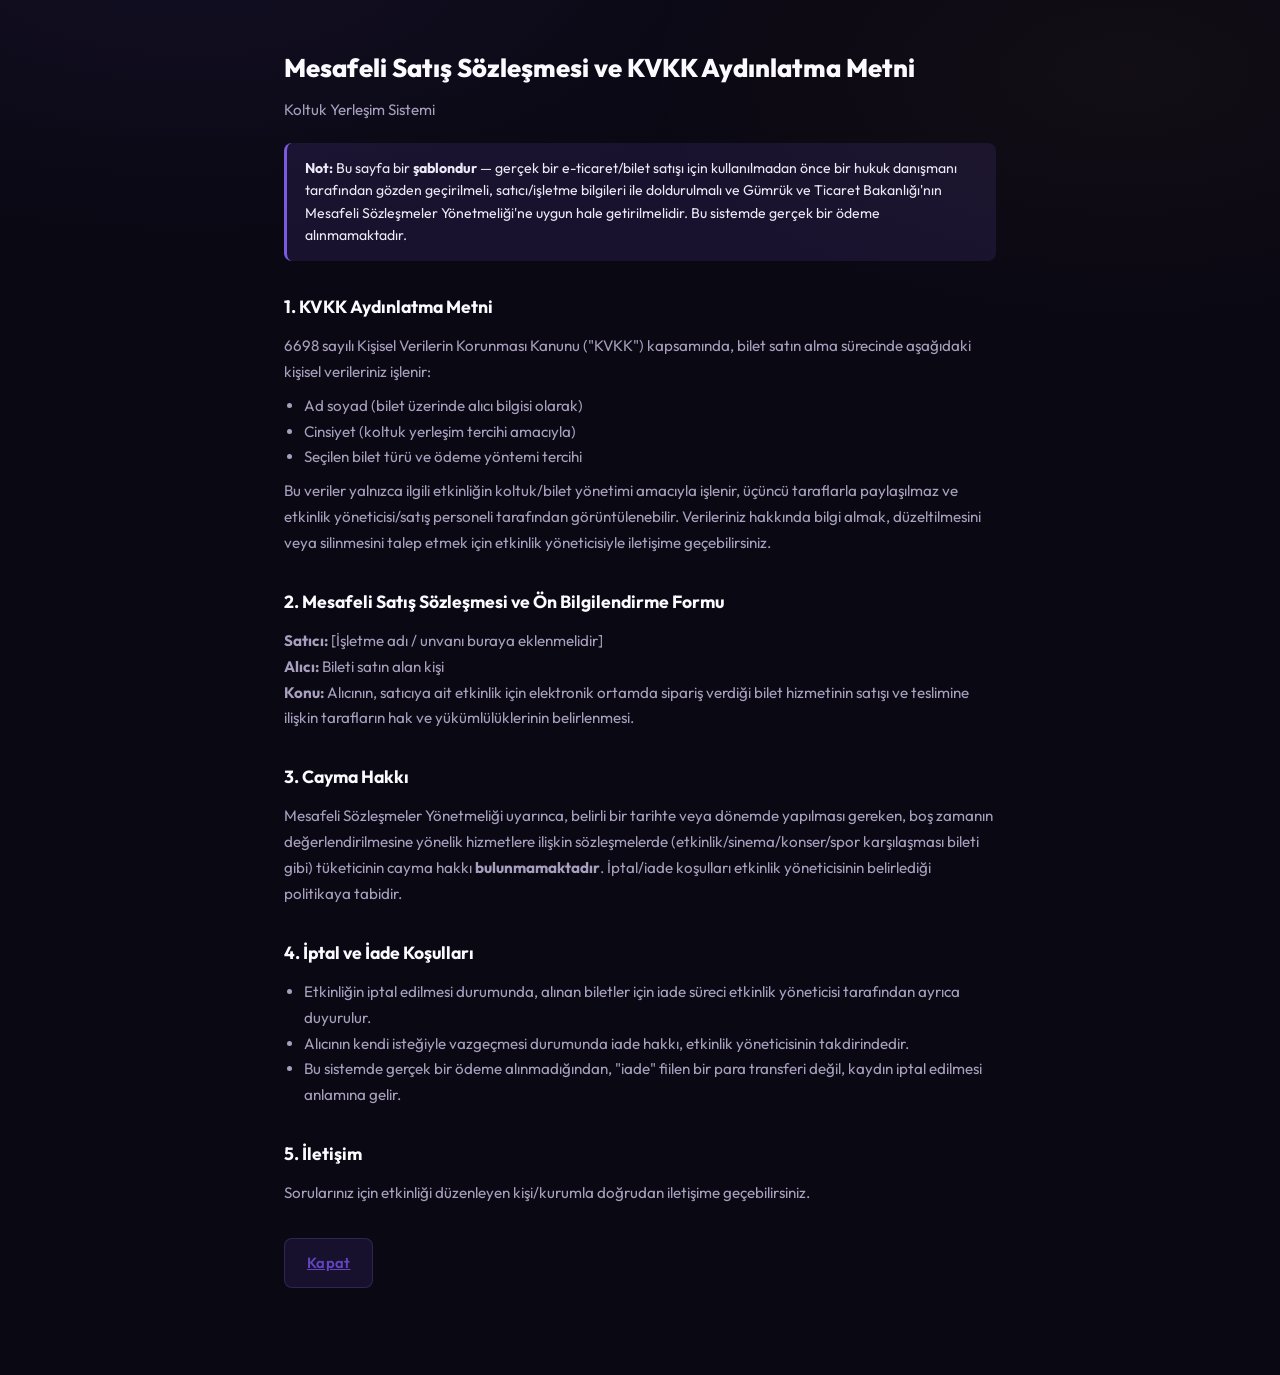
==== commit 092b9215: "Ikon degistirildi + hero'daki AI/sablon hissi giderildi Ikon (secilen: klasik yirtma bilet): - icons" ====
--- a/legal.html
+++ b/legal.html
@@ -4,8 +4,8 @@
 <meta charset="UTF-8">
 <meta name="viewport" content="width=device-width, initial-scale=1.0">
 <title>Mesafeli Satış Sözleşmesi ve KVKK — Koltuk Yerleşim Sistemi</title>
-<link rel="icon" type="image/png" href="icons8-ticket-100.png">
-<meta name="theme-color" content="#FAF8F3">
+<link rel="icon" type="image/svg+xml" href="favicon.svg">
+<meta name="theme-color" content="#0A0813">
 <link rel="preconnect" href="https://fonts.googleapis.com">
 <link rel="preconnect" href="https://fonts.gstatic.com" crossorigin>
 <link href="https://fonts.googleapis.com/css2?family=Outfit:wght@300;400;500;600;700;800;900&display=swap" rel="stylesheet">
--- a/style.css
+++ b/style.css
@@ -1,71 +1,109 @@
 /* ═══════════════════════════════════════════════════════════
-   Koltuk Yerleşim Sistemi — Light Premium Theme
+   Koltuk Yerleşim Sistemi — "Gece Prizması" koyu tema
+   Zemin mor eğilimli siyah, vurgu orkide moru, satılan kehribar.
    ═══════════════════════════════════════════════════════════ */
 
 @import url('https://fonts.googleapis.com/css2?family=Outfit:wght@300;400;500;600;700;800;900&display=swap');
 
 :root{
-  /* Core palette — warm ivory + elegant neutrals */
-  --bg-deep: #F4F0E8;
-  --bg: #FAF8F3;
-  --bg-card: #FFFFFF;
-  --bg-card-hover: #FEFDFB;
-  --bg-elevated: #FFFFFF;
-  --surface: rgba(255, 255, 255, 0.75);
-  --surface-solid: #FFFFFF;
-
-  /* Borders & glass */
-  --border: rgba(0, 0, 0, 0.07);
-  --border-hover: rgba(0, 0, 0, 0.14);
-  --glass-bg: rgba(255, 255, 255, 0.55);
-  --glass-border: rgba(0, 0, 0, 0.06);
-
-  /* Text */
-  --text: #2C2A25;
-  --text-secondary: #6E6960;
-  --text-muted: #A09A8F;
-  --text-bright: #1A1815;
-
-  /* Gold accent */
-  --gold: #B8933D;
-  --gold-light: #D4A853;
-  --gold-dim: #9A7A2E;
-  --gold-glow: rgba(184, 147, 61, 0.2);
-  --gold-subtle: rgba(184, 147, 61, 0.08);
-
-  /* Gender colors */
-  --male: #4A7FE5;
-  --male-glow: rgba(74, 127, 229, 0.2);
-  --male-border: #3B6DD0;
-  --male-bg: rgba(74, 127, 229, 0.1);
-
-  --female: #D96B8E;
-  --female-glow: rgba(217, 107, 142, 0.2);
-  --female-border: #C45A7D;
-  --female-bg: rgba(217, 107, 142, 0.1);
-
-  /* Status */
-  --empty-bg: rgba(0, 0, 0, 0.02);
-  --empty-border: rgba(0, 0, 0, 0.08);
-  --sold: var(--gold);
-  --success: #3DA67A;
-  --danger: #D95050;
-
-  /* Radii */
+  /* Zemin — mor eğilimli nötrler (düz gri "seçilmemiş" duruyor) */
+  --bg-deep: #06050C;
+  --bg: #0A0813;
+  --bg-card: #15121F;
+  --bg-card-hover: #1B1729;
+  --bg-elevated: #1B1729;
+  /* İki ayrı iş: --surface içe gömülü kontroller (input, chip, stat) için
+     soluk cam; --surface-raised ise modal/kart/panel gibi YÜKSELTİLMİŞ
+     katmanlar için neredeyse opak. Koyu zeminde soluk cam bir kartı
+     görünmez yapıyor, o yüzden ikisi karıştırılmamalı. */
+  --surface: rgba(255, 255, 255, 0.045);
+  --surface-raised: rgba(25, 21, 38, 0.93);
+  --surface-solid: #15121F;
+
+  /* Kenarlıklar & cam */
+  --border: rgba(255, 255, 255, 0.09);
+  --border-hover: rgba(255, 255, 255, 0.2);
+  --glass-bg: rgba(255, 255, 255, 0.05);
+  --glass-border: rgba(255, 255, 255, 0.08);
+
+  /* Metin */
+  --text: #EDE9F6;
+  --text-secondary: #A79FBD;
+  --text-muted: #8A82A2;   /* #7A7291 zeminde 4.39'da kalıyordu, 5.5'e çıktı */
+  --text-bright: #FBFAFF;
+
+  /* Vurgu — orkide moru. Bileşen CSS'i tarihsel olarak --gold* isimleriyle
+     yazıldığı için (105 kullanım) isimleri değiştirmek yerine takma ad
+     verdik: --gold artık "vurgu rengi" anlamına geliyor, altın değil. */
+  /* #7A5AE0 seçildi çünkü beyaz metinle 4.8:1 veriyor; daha açık bir mor
+     (ör. #8B6FE8) buton zemini olarak 3.6:1'de kalıp AA'yı geçemiyordu. */
+  --accent: #7A5AE0;
+  --accent-light: #A98CF5;  /* yalnızca degrade/parlama; metin zemini DEĞİL */
+  --accent-dim: #6244C0;
+  --accent-rose: #F2A0C4;   /* hero degradesinin açık ucu */
+  --gold: var(--accent);
+  --gold-light: var(--accent-light);
+  --gold-dim: var(--accent-dim);
+  --gold-glow: rgba(122, 90, 224, 0.3);
+  --gold-subtle: rgba(122, 90, 224, 0.13);
+
+  /* Cinsiyet renkleri — koltuk numarası beyaz basıldığı için dolgular
+     4.5:1'i geçecek kadar koyu. Dolgu bir degrade olduğu için EN AÇIK ucun
+     (tepe) da geçmesi gerekiyor; ölçüm o uçtan yapıldı, tabandan değil. */
+  --male: #3569BE;          /* beyazla 5.36 */
+  --male-top: #4475C2;      /* degradenin açık ucu — beyazla 4.60 */
+  --male-glow: rgba(53, 105, 190, 0.35);
+  --male-border: #4E86DC;
+  --male-bg: rgba(53, 105, 190, 0.18);
+
+  --female: #A84770;        /* beyazla 5.3 */
+  --female-top: #BA527D;    /* degradenin açık ucu — beyazla 4.57 */
+  --female-glow: rgba(168, 71, 112, 0.35);
+  --female-border: #D8759F;
+  --female-bg: rgba(168, 71, 112, 0.18);
+
+  /* Durum — satılan kehribar: vurgu morundan ayrı bir iş yapıyor,
+     mavi/gül koltuklarla karışmaması için farklı bir ton. */
+  --sold: #E8A44C;
+  --sold-light: #F6BC6E;
+  --sold-glow: rgba(232, 164, 76, 0.3);
+  --access: #2FD4C0;         /* erişilebilir koltuk rozeti */
+  --empty-bg: rgba(255, 255, 255, 0.04);
+  --empty-border: rgba(255, 255, 255, 0.14);
+  --seat-bg: rgba(255, 255, 255, 0.05);
+  --success: #3ECF8E;
+  --danger: #E2565A;
+  --warn: #E0A44A;
+
+  /* Koyu zeminde yüzey tonları (eskiden rgba(0,0,0,0.0x) idi) */
+  --tint: rgba(255, 255, 255, 0.035);
+  --tint-2: rgba(255, 255, 255, 0.06);
+  --tint-3: rgba(255, 255, 255, 0.1);
+
+  /* Üst kenar parlaması (specular) — koyuda da doğru, sadece daha kısık */
+  --hi: rgba(255, 255, 255, 0.1);
+  --hi-soft: rgba(255, 255, 255, 0.22);
+
+  /* Gölge katmanları — koyu zeminde okunması için daha derin */
+  --sh-1: rgba(0, 0, 0, 0.3);
+  --sh-2: rgba(0, 0, 0, 0.45);
+  --sh-3: rgba(0, 0, 0, 0.6);
+
+  /* Yarıçaplar */
   --radius-xl: 24px;
   --radius-lg: 18px;
   --radius-md: 12px;
   --radius-sm: 8px;
   --radius-xs: 6px;
 
-  /* Shadows — warm tinted */
-  --shadow-sm: 0 2px 8px rgba(160, 140, 100, 0.08);
-  --shadow-md: 0 8px 28px rgba(160, 140, 100, 0.1);
-  --shadow-lg: 0 20px 50px rgba(160, 140, 100, 0.14);
-  --shadow-gold: 0 4px 20px rgba(184, 147, 61, 0.15);
-  --shadow-glow: 0 0 40px rgba(184, 147, 61, 0.08);
-
-  /* Font */
+  /* Gölgeler */
+  --shadow-sm: 0 2px 10px rgba(0, 0, 0, 0.4);
+  --shadow-md: 0 10px 32px rgba(0, 0, 0, 0.5);
+  --shadow-lg: 0 24px 60px rgba(0, 0, 0, 0.6);
+  --shadow-gold: 0 6px 24px rgba(122, 90, 224, 0.38);
+  --shadow-glow: 0 0 50px rgba(122, 90, 224, 0.2);
+
+  /* Tipografi */
   --font: 'Outfit', 'Inter', system-ui, -apple-system, sans-serif;
 }
 
@@ -80,10 +118,63 @@
   min-height: 100vh;
   overflow-x: hidden;
   background-image:
-    radial-gradient(ellipse 80% 50% at 20% -5%, rgba(184, 147, 61, 0.07) 0%, transparent 70%),
-    radial-gradient(ellipse 60% 40% at 85% 100%, rgba(74, 127, 229, 0.04) 0%, transparent 70%),
-    radial-gradient(ellipse 50% 50% at 50% 50%, rgba(217, 107, 142, 0.02) 0%, transparent 70%);
-}
+    radial-gradient(ellipse 70% 45% at 15% -5%, rgba(122, 90, 224, 0.08) 0%, transparent 70%),
+    radial-gradient(ellipse 55% 40% at 88% 8%, rgba(232, 164, 76, 0.04) 0%, transparent 70%);
+  background-attachment: fixed;
+}
+
+/* ===== Zeminde köşelerde sabit duran ambiyans lekeleri =====
+   İlk sürümde bunlar hero metninin tam arkasında duran büyük, belirgin
+   "spotlight" leke çiftiydi (klasik AI/şablon SaaS hero'sunun imzası) —
+   şimdi kenarlara itilmiş, çok daha soluk, sayfa dokusu gibi duran bir
+   ambiyans. Odak metinde kalsın, arka planda değil. */
+.bg-decor{
+  position: fixed;
+  inset: 0;
+  z-index: 0;
+  pointer-events: none;
+  overflow: hidden;
+}
+.bg-decor span{
+  position: absolute;
+  display: block;
+  border-radius: 999px;
+  filter: blur(60px);
+  opacity: .16;
+}
+.bg-decor span:nth-child(1){
+  width: 26vw; height: 11vw; min-width: 220px; min-height: 100px;
+  top: -4%; left: -14%;
+  background: linear-gradient(120deg, var(--accent), transparent 75%);
+  transform: rotate(-24deg);
+}
+.bg-decor span:nth-child(2){
+  width: 20vw; height: 8vw; min-width: 180px; min-height: 80px;
+  top: 30%; right: -12%;
+  background: linear-gradient(120deg, var(--sold), transparent 75%);
+  transform: rotate(18deg);
+  opacity: .1;
+}
+.bg-decor span:nth-child(3){
+  width: 22vw; height: 9vw; min-width: 200px; min-height: 90px;
+  bottom: 6%; left: -10%;
+  background: linear-gradient(120deg, var(--accent-rose), transparent 78%);
+  transform: rotate(-12deg);
+  opacity: .09;
+}
+.bg-decor span:nth-child(4){
+  width: 16vw; height: 16vw; min-width: 160px; min-height: 160px;
+  bottom: -10%; right: 4%;
+  background: radial-gradient(circle, var(--accent-dim), transparent 70%);
+  opacity: .12;
+}
+/* Süslemeler ekranı yavaşlatmasın diye hareket etmiyorlar; yine de
+   azaltılmış hareket tercihinde bulanıklığı da düşürüyoruz (GPU yükü). */
+@media (prefers-reduced-motion: reduce){
+  .bg-decor span{ filter: blur(40px); }
+}
+/* İçerik süslemelerin üstünde kalmalı */
+.app-root, .login-gate{ position: relative; z-index: 1; }
 
 button{ font-family: inherit; cursor: pointer; border: none; background: none; }
 input{ font-family: inherit; }
@@ -106,9 +197,9 @@
   0%   { background-position: -200% 0; }
   100% { background-position: 200% 0; }
 }
-@keyframes pulse-gold {
-  0%, 100% { box-shadow: 0 0 0 0 rgba(184, 147, 61, 0.3); }
-  50%      { box-shadow: 0 0 0 8px rgba(184, 147, 61, 0); }
+@keyframes pulse-sold {
+  0%, 100% { box-shadow: 0 0 0 0 rgba(232, 164, 76, 0.35); }
+  50%      { box-shadow: 0 0 0 8px rgba(232, 164, 76, 0); }
 }
 @keyframes float {
   0%, 100% { transform: translateY(0); }
@@ -127,7 +218,7 @@
   padding: 20px;
   z-index: 100;
   background:
-    radial-gradient(ellipse 80% 60% at 50% 30%, rgba(184, 147, 61, 0.06) 0%, transparent 70%),
+    radial-gradient(ellipse 80% 60% at 50% 30%, rgba(139, 111, 232, 0.06) 0%, transparent 70%),
     radial-gradient(ellipse 60% 50% at 30% 80%, rgba(74, 127, 229, 0.04) 0%, transparent 70%),
     var(--bg);
 }
@@ -136,7 +227,7 @@
 .login-card{
   width: 100%;
   max-width: 420px;
-  background: var(--surface);
+  background: var(--surface-raised);
   backdrop-filter: blur(40px) saturate(1.6);
   -webkit-backdrop-filter: blur(40px) saturate(1.6);
   border: 1px solid var(--glass-border);
@@ -164,24 +255,21 @@
   height: 68px;
   margin: 0 auto 22px;
   border-radius: 20px;
-  background: linear-gradient(135deg, rgba(184, 147, 61, 0.08), rgba(184, 147, 61, 0.18));
-  border: 1px solid rgba(184, 147, 61, 0.2);
+  background: linear-gradient(135deg, rgba(139, 111, 232, 0.08), rgba(139, 111, 232, 0.18));
+  border: 1px solid rgba(139, 111, 232, 0.2);
   color: var(--gold);
   display: flex;
   align-items: center;
   justify-content: center;
   animation: float 4s ease-in-out infinite;
-  box-shadow: 0 8px 24px rgba(184, 147, 61, 0.1);
+  box-shadow: 0 8px 24px rgba(139, 111, 232, 0.1);
 }
 
 .login-card h1{
   font-size: 1.5rem;
   font-weight: 700;
   margin: 0 0 8px;
-  background: linear-gradient(135deg, var(--text-bright), var(--gold));
-  -webkit-background-clip: text;
-  -webkit-text-fill-color: transparent;
-  background-clip: text;
+  color: var(--text-bright);
 }
 
 .login-sub{
@@ -206,7 +294,7 @@
   padding: 12px 16px;
   font-size: .95rem;
   color: var(--text);
-  background: rgba(255, 255, 255, 0.6);
+  background: var(--surface);
   backdrop-filter: blur(10px);
   min-height: 48px;
   transition: border-color .2s ease, box-shadow .2s ease;
@@ -214,7 +302,7 @@
 .login-password-row input:focus{
   border-color: var(--gold);
   box-shadow: 0 0 0 3px var(--gold-glow);
-  background: #fff;
+  background: var(--tint-2);
 }
 .login-error{
   color: var(--danger);
@@ -247,7 +335,7 @@
 }
 .btn-primary:hover, .btn-gold:hover{
   background: linear-gradient(135deg, var(--gold-dim), var(--gold));
-  box-shadow: 0 8px 30px rgba(184, 147, 61, 0.3);
+  box-shadow: 0 8px 30px rgba(139, 111, 232, 0.3);
   transform: translateY(-2px);
 }
 .btn-primary:active, .btn-gold:active{
@@ -256,26 +344,26 @@
 
 .btn-ghost-gold{
   background: var(--gold-subtle);
-  border: 1px solid rgba(184, 147, 61, 0.2);
+  border: 1px solid rgba(139, 111, 232, 0.2);
   color: var(--gold-dim);
 }
 .btn-ghost-gold:hover{
-  background: rgba(184, 147, 61, 0.12);
+  background: rgba(139, 111, 232, 0.12);
   border-color: var(--gold);
   color: var(--gold-dim);
-  box-shadow: 0 0 20px rgba(184, 147, 61, 0.08);
+  box-shadow: 0 0 20px rgba(139, 111, 232, 0.08);
   transform: translateY(-1px);
 }
 
 .btn-ghost{
-  background: rgba(0, 0, 0, 0.03);
+  background: var(--tint);
   border: 1px solid var(--border);
   color: var(--text-secondary);
 }
 .btn-ghost:hover{
   border-color: var(--border-hover);
   color: var(--text);
-  background: rgba(0, 0, 0, 0.05);
+  background: var(--tint-2);
 }
 
 .btn-sm{
@@ -328,10 +416,10 @@
   letter-spacing: 1px;
   color: var(--gold-dim);
   background: var(--gold-subtle);
-  border: 1px solid rgba(184, 147, 61, 0.2);
+  border: 1px solid rgba(139, 111, 232, 0.2);
   padding: 7px 16px;
   border-radius: 999px;
-  box-shadow: 0 0 12px rgba(184, 147, 61, 0.06);
+  box-shadow: 0 0 12px rgba(139, 111, 232, 0.06);
 }
 
 .brand{
@@ -345,7 +433,7 @@
 .brand-icon{
   color: var(--gold);
   display: inline-flex;
-  filter: drop-shadow(0 0 8px rgba(184, 147, 61, 0.3));
+  filter: drop-shadow(0 0 8px rgba(139, 111, 232, 0.3));
 }
 
 /* Role-based visibility. [data-role] is set on both #appRoot AND <body> —
@@ -372,7 +460,7 @@
 }
 
 .panel{
-  background: var(--surface);
+  background: var(--surface-raised);
   backdrop-filter: blur(20px) saturate(1.3);
   -webkit-backdrop-filter: blur(20px) saturate(1.3);
   border: 1px solid var(--glass-border);
@@ -395,7 +483,7 @@
   position: absolute;
   top: 0; left: 15%; right: 15%;
   height: 2px;
-  background: linear-gradient(90deg, transparent, rgba(184, 147, 61, 0.25), transparent);
+  background: linear-gradient(90deg, transparent, rgba(139, 111, 232, 0.25), transparent);
   border-radius: 0 0 2px 2px;
 }
 
@@ -429,13 +517,13 @@
   font-size: .95rem;
   color: var(--text);
   min-height: 48px;
-  background: rgba(255, 255, 255, 0.7);
+  background: var(--surface);
   transition: border-color .2s ease, box-shadow .2s ease, background .2s ease;
 }
 .field input:focus{
   border-color: var(--gold);
   box-shadow: 0 0 0 3px var(--gold-glow);
-  background: #fff;
+  background: var(--tint-2);
 }
 .field-static strong{
   font-size: 1.6rem;
@@ -449,7 +537,7 @@
 .presets{ display: flex; flex-wrap: wrap; gap: 8px; margin-top: 18px; }
 .preset-chip{
   border: 1px solid var(--border);
-  background: rgba(0, 0, 0, 0.02);
+  background: var(--tint);
   color: var(--text-secondary);
   padding: 9px 18px;
   border-radius: 999px;
@@ -462,7 +550,7 @@
   border-color: var(--gold);
   color: var(--gold-dim);
   background: var(--gold-subtle);
-  box-shadow: 0 0 12px rgba(184, 147, 61, 0.08);
+  box-shadow: 0 0 12px rgba(139, 111, 232, 0.08);
   transform: translateY(-1px);
 }
 .preset-chip.is-active{
@@ -503,7 +591,7 @@
   border-radius: var(--radius-sm);
   transition: background .2s ease;
 }
-.tier-row:hover{ background: rgba(0, 0, 0, 0.015); }
+.tier-row:hover{ background: var(--tint); }
 
 .tier-name-input, .tier-price-input{
   border: 1px solid var(--border);
@@ -511,7 +599,7 @@
   padding: 10px 14px;
   font-size: .9rem;
   color: var(--text);
-  background: rgba(255, 255, 255, 0.7);
+  background: var(--surface);
   min-height: 44px;
   transition: border-color .2s ease, box-shadow .2s ease;
 }
@@ -520,7 +608,7 @@
 .tier-name-input:focus, .tier-price-input:focus{
   border-color: var(--gold);
   box-shadow: 0 0 0 3px var(--gold-glow);
-  background: #fff;
+  background: var(--tint-2);
 }
 
 .tier-del-btn{
@@ -528,7 +616,7 @@
   width: 38px;
   height: 38px;
   border: 1px solid var(--border);
-  background: rgba(0, 0, 0, 0.02);
+  background: var(--tint);
   color: var(--text-muted);
   border-radius: var(--radius-sm);
   font-size: 1.15rem;
@@ -552,7 +640,7 @@
   gap: 10px;
   padding: 8px 10px;
   border-radius: var(--radius-sm);
-  background: rgba(0, 0, 0, 0.015);
+  background: var(--tint);
   font-size: .88rem;
 }
 .discount-row-item .discount-code-label{ font-weight: 700; color: var(--text-bright); flex: 1 1 auto; }
@@ -564,13 +652,13 @@
   padding: 10px 14px;
   font-size: .9rem;
   color: var(--text);
-  background: rgba(255, 255, 255, 0.7);
+  background: var(--surface);
   min-height: 44px;
 }
 .discount-add-row input:focus, .discount-add-row select:focus{
   border-color: var(--gold);
   box-shadow: 0 0 0 3px var(--gold-glow);
-  background: #fff;
+  background: var(--tint-2);
 }
 .discount-add-row input[type="text"]{ flex: 1 1 140px; }
 .discount-add-row input[type="number"]{ width: 110px; flex: 0 0 auto; }
@@ -582,7 +670,7 @@
   padding: 10px 14px;
   font-size: .9rem;
   color: var(--text);
-  background: rgba(255, 255, 255, 0.7);
+  background: var(--surface);
   min-height: 44px;
   transition: border-color .2s ease, box-shadow .2s ease;
 }
@@ -624,7 +712,7 @@
   align-items: center;
   gap: 8px;
   border: 1px solid var(--border);
-  background: rgba(255, 255, 255, 0.6);
+  background: var(--surface);
   color: var(--text-secondary);
   padding: 8px 16px;
   border-radius: 999px;
@@ -679,17 +767,17 @@
 }
 .capacity-bar-bg {
   height: 8px;
-  background: rgba(0, 0, 0, 0.05);
+  background: var(--tint-2);
   border-radius: 999px;
   overflow: hidden;
-  box-shadow: inset 0 1px 2px rgba(0, 0, 0, 0.05);
+  box-shadow: inset 0 1px 2px var(--sh-1);
 }
 .capacity-bar {
   height: 100%;
   width: 0%;
   border-radius: 999px;
   background: linear-gradient(90deg, var(--gold), var(--gold-light));
-  box-shadow: 0 0 8px rgba(184, 147, 61, 0.3);
+  box-shadow: 0 0 8px rgba(139, 111, 232, 0.3);
   transition: width 0.6s cubic-bezier(0.16, 1, 0.3, 1);
 }
 
@@ -724,14 +812,14 @@
   align-items: center;
   min-width: 72px;
   padding: 12px 14px;
-  background: rgba(255, 255, 255, 0.6);
+  background: var(--surface);
   border: 1px solid var(--border);
   border-radius: var(--radius-md);
   transition: all .25s ease;
 }
 .stat:hover{
   border-color: var(--border-hover);
-  background: #fff;
+  background: var(--tint-2);
   transform: translateY(-2px);
   box-shadow: var(--shadow-md);
 }
@@ -776,12 +864,12 @@
   transition: background .15s ease;
 }
 .revenue-row:hover{
-  background: rgba(0, 0, 0, 0.015);
+  background: var(--tint);
 }
 .revenue-row span:first-child{ color: var(--text); font-weight: 500; }
 .revenue-total{
   border-bottom: none;
-  border-top: 2px solid rgba(184, 147, 61, 0.25);
+  border-top: 2px solid rgba(139, 111, 232, 0.25);
   margin-top: 8px;
   padding-top: 14px;
   font-weight: 700;
@@ -808,7 +896,7 @@
   margin: 0 auto 30px;
   max-width: 450px;
   border-radius: 0 0 120px 120px / 0 0 35px 35px;
-  background: linear-gradient(180deg, rgba(184, 147, 61, 0.15), transparent);
+  background: linear-gradient(180deg, rgba(139, 111, 232, 0.15), transparent);
   border-top: 2px solid var(--gold);
   display: flex;
   align-items: flex-start;
@@ -818,7 +906,7 @@
   font-weight: 700;
   letter-spacing: 6px;
   padding-top: 8px;
-  box-shadow: 0 15px 40px -8px rgba(184, 147, 61, 0.12);
+  box-shadow: 0 15px 40px -8px rgba(139, 111, 232, 0.12);
   position: relative;
 }
 .screen-curve::after{
@@ -850,7 +938,7 @@
   height: 10px;
   max-width: 340px;
   border-radius: 999px;
-  background: linear-gradient(90deg, transparent, rgba(0, 0, 0, 0.06), transparent);
+  background: linear-gradient(90deg, transparent, var(--tint-2), transparent);
   border-top: none;
   box-shadow: none;
   padding-top: 20px;
@@ -879,6 +967,53 @@
   padding: 32px 28px 80px;
 }
 .event-list-view[hidden]{ display: none; }
+
+/* ===== HERO (yalnızca halka açık site) =====
+   Bilinçli olarak KÜÇÜK: bu bir satış/pazarlama sayfası değil, koltuk
+   seçme aracı — asıl iş aşağıdaki etkinlik listesinde. Eskiden burada
+   büyük harf "eyebrow" etiketi (üst çubuktaki marka adını tekrarlıyordu),
+   gradyan dolgulu el yazısı satırı ve arkada büyük bulanık ışık topları
+   vardı; hepsi tek bir kalıptan geliyordu (v0/şablon üretimi pazarlama
+   hero'su) ve ürüne özgü hiçbir şey söylemiyordu. */
+.hero{
+  padding: 22px 0 34px;
+  max-width: 46ch;   /* satır uzunluğunu okunur tut */
+}
+.hero-title{
+  font-size: clamp(1.7rem, 4vw, 2.5rem);
+  font-weight: 700;
+  line-height: 1.28;
+  letter-spacing: -0.01em;
+  text-wrap: balance;
+  color: var(--text-bright);
+  margin-bottom: 14px;
+}
+/* Vurgu tek bir renk — gradyan yok. Metnin altını fosforlu kalemle
+   çizmiş gibi düz bir şerit: bir bileti/koltuğu işaretlemek fikrine
+   gradyan bir "SaaS başlığı" hissinden daha yakın. */
+.hero-mark{
+  color: var(--text-bright);
+  background-image: linear-gradient(var(--accent), var(--accent));
+  background-repeat: no-repeat;
+  background-size: 100% 0.3em;
+  background-position: 0 92%;
+  padding: 0 .06em;
+}
+.hero-sub{
+  font-size: .96rem;
+  color: var(--text-secondary);
+  line-height: 1.6;
+  max-width: 42ch;
+}
+.hero-meta{
+  margin-top: 16px;
+  font-size: .84rem;
+  font-weight: 600;
+  color: var(--text-muted);
+  font-variant-numeric: tabular-nums;
+}
+.hero-meta[hidden]{ display: none; }
+
 .event-list-header{
   display: flex;
   align-items: center;
@@ -920,14 +1055,14 @@
   padding: 9px 12px;
   font-size: .86rem;
   color: var(--text);
-  background: rgba(255, 255, 255, 0.7);
+  background: var(--surface);
   min-height: 40px;
 }
 .event-filter-bar select:focus,
 .event-filter-bar input:focus{
   border-color: var(--gold);
   box-shadow: 0 0 0 3px var(--gold-glow);
-  background: #fff;
+  background: var(--tint-2);
 }
 .event-filter-date, .event-filter-price{
   display: flex;
@@ -942,6 +1077,7 @@
   letter-spacing: .4px;
 }
 .event-filter-price input{ width: 90px; }
+.event-filter-name{ flex: 1 1 200px; min-width: 160px; }
 
 .event-grid{
   display: grid;
@@ -949,7 +1085,7 @@
   gap: 20px;
 }
 .event-card{
-  background: var(--surface);
+  background: var(--surface-raised);
   backdrop-filter: blur(20px) saturate(1.3);
   -webkit-backdrop-filter: blur(20px) saturate(1.3);
   border: 1px solid var(--glass-border);
@@ -983,7 +1119,7 @@
   color: var(--success);
 }
 .event-status-badge[data-status="archived"]{
-  background: rgba(0, 0, 0, 0.06);
+  background: var(--tint-2);
   color: var(--text-muted);
 }
 .event-card-name{ font-size: 1.1rem; font-weight: 700; color: var(--text-bright); }
@@ -1009,13 +1145,13 @@
   font-size: .95rem;
   color: var(--text);
   min-height: 48px;
-  background: rgba(255, 255, 255, 0.7);
+  background: var(--surface);
   transition: border-color .2s ease, box-shadow .2s ease, background .2s ease;
 }
 .field select:focus{
   border-color: var(--gold);
   box-shadow: 0 0 0 3px var(--gold-glow);
-  background: #fff;
+  background: var(--tint-2);
 }
 
 /* ═══════════════════════════════════════
@@ -1032,7 +1168,7 @@
 .bulk-mode-toggle{ display: flex; gap: 6px; }
 .mode-chip{
   border: 1px solid var(--border);
-  background: rgba(0, 0, 0, 0.02);
+  background: var(--tint);
   color: var(--text-muted);
   padding: 9px 18px;
   border-radius: 999px;
@@ -1075,7 +1211,7 @@
   padding: 10px 16px 10px 38px;
   font-size: .9rem;
   color: var(--text);
-  background: rgba(255, 255, 255, 0.7);
+  background: var(--surface);
   transition: all 0.2s cubic-bezier(0.16, 1, 0.3, 1);
   min-height: 40px;
   box-shadow: var(--shadow-sm);
@@ -1083,7 +1219,7 @@
 .search-box input:focus {
   border-color: var(--gold);
   box-shadow: 0 0 0 3px var(--gold-glow);
-  background: #fff;
+  background: var(--tint-2);
   outline: none;
 }
 .search-icon {
@@ -1123,7 +1259,7 @@
 
 .seat-grid.search-active .seat.search-match {
   transform: translateY(-4px) scale(1.05);
-  box-shadow: 0 0 16px var(--gold-glow), 0 4px 12px rgba(184, 147, 61, 0.15) !important;
+  box-shadow: 0 0 16px var(--gold-glow), 0 4px 12px rgba(139, 111, 232, 0.15) !important;
   border-color: var(--gold) !important;
 }
 
@@ -1143,8 +1279,8 @@
   text-align: center;
 }
 .grid-scroll::-webkit-scrollbar{ height: 6px; }
-.grid-scroll::-webkit-scrollbar-track{ background: rgba(0,0,0,0.03); border-radius: 3px; }
-.grid-scroll::-webkit-scrollbar-thumb{ background: rgba(184, 147, 61, 0.25); border-radius: 3px; }
+.grid-scroll::-webkit-scrollbar-track{ background: var(--tint); border-radius: 3px; }
+.grid-scroll::-webkit-scrollbar-thumb{ background: rgba(139, 111, 232, 0.25); border-radius: 3px; }
 
 .seat-grid{
   display: inline-grid;
@@ -1159,7 +1295,7 @@
   height: 50px;
   border-radius: 12px 12px 6px 6px;
   border: 1.5px solid var(--empty-border);
-  background: rgba(255, 255, 255, 0.8);
+  background: var(--seat-bg);
   color: var(--text-secondary);
   font-size: .78rem;
   font-weight: 600;
@@ -1170,72 +1306,74 @@
   flex-shrink: 0;
   /* 3D depth effect — light version */
   box-shadow:
-    0 1px 0 rgba(255, 255, 255, 0.9),
-    0 3px 8px rgba(0, 0, 0, 0.06),
-    0 1px 2px rgba(0, 0, 0, 0.04),
-    inset 0 1px 0 rgba(255, 255, 255, 0.8);
+    0 1px 0 var(--hi),
+    0 3px 8px var(--sh-2),
+    0 1px 2px var(--sh-1),
+    inset 0 1px 0 var(--hi);
 }
 .seat:hover{
   transform: translateY(-4px) scale(1.05);
   box-shadow:
-    0 1px 0 rgba(255, 255, 255, 0.9),
-    0 12px 24px rgba(0, 0, 0, 0.1),
-    0 4px 8px rgba(0, 0, 0, 0.06),
-    inset 0 1px 0 rgba(255, 255, 255, 0.9);
+    0 1px 0 var(--hi),
+    0 12px 24px var(--sh-3),
+    0 4px 8px var(--sh-2),
+    inset 0 1px 0 var(--hi);
   z-index: 2;
-  background: #fff;
+  background: var(--tint-2);
 }
 
 /* Male seat */
 .seat.male{
-  background: linear-gradient(180deg, #5B8DEF 0%, var(--male) 100%);
+  background: linear-gradient(180deg, var(--male-top) 0%, var(--male) 100%);
   border-color: var(--male-border);
   color: #fff;
   box-shadow:
     0 1px 0 rgba(74, 127, 229, 0.3),
     0 4px 14px var(--male-glow),
-    inset 0 1px 0 rgba(255, 255, 255, 0.25);
+    inset 0 1px 0 var(--hi-soft);
 }
 .seat.male:hover{
   box-shadow:
     0 1px 0 rgba(74, 127, 229, 0.4),
     0 12px 28px rgba(74, 127, 229, 0.25),
-    inset 0 1px 0 rgba(255, 255, 255, 0.3);
+    inset 0 1px 0 var(--hi-soft);
 }
 
 /* Female seat */
 .seat.female{
-  background: linear-gradient(180deg, #E87DA1 0%, var(--female) 100%);
+  background: linear-gradient(180deg, var(--female-top) 0%, var(--female) 100%);
   border-color: var(--female-border);
   color: #fff;
   box-shadow:
     0 1px 0 rgba(217, 107, 142, 0.3),
     0 4px 14px var(--female-glow),
-    inset 0 1px 0 rgba(255, 255, 255, 0.25);
+    inset 0 1px 0 var(--hi-soft);
 }
 .seat.female:hover{
   box-shadow:
     0 1px 0 rgba(217, 107, 142, 0.4),
     0 12px 28px rgba(217, 107, 142, 0.25),
-    inset 0 1px 0 rgba(255, 255, 255, 0.3);
-}
-
-/* Sold badge */
+    inset 0 1px 0 var(--hi-soft);
+}
+
+/* Satılan koltuk — kehribar halka. Cinsiyet dolgusunun ÜZERİNE binen ayrı
+   bir katman olduğu için vurgu morundan farklı bir ton kullanıyor; yoksa
+   mor halka mavi/gül dolgu üstünde kayboluyordu. */
 .seat.sold{
   box-shadow:
-    0 0 0 2.5px var(--gold) inset,
-    0 4px 12px rgba(184, 147, 61, 0.15);
+    0 0 0 2.5px var(--sold) inset,
+    0 4px 12px var(--sold-glow);
 }
 .seat.sold:hover{
   box-shadow:
-    0 0 0 2.5px var(--gold) inset,
-    0 12px 28px rgba(184, 147, 61, 0.2);
+    0 0 0 2.5px var(--sold) inset,
+    0 12px 28px var(--sold-glow);
 }
 
 .seat.bulk-selected{
   box-shadow:
-    0 0 0 2.5px var(--male) inset,
-    0 0 0 6px rgba(74, 127, 229, 0.12);
+    0 0 0 2.5px var(--male-border) inset,
+    0 0 0 6px var(--male-bg);
   transform: translateY(-3px) scale(1.05);
 }
 
@@ -1248,9 +1386,12 @@
   width: 20px;
   height: 20px;
   border-radius: 50%;
-  background: linear-gradient(135deg, var(--gold), var(--gold-light));
-  border: 2px solid #fff;
-  color: #fff;
+  background: linear-gradient(135deg, var(--sold), var(--sold-light));
+  /* Koyu halka: rozeti hem koltuktan hem ızgara boşluğundan ayırıyor.
+     Beyaz halka 60 koltukta gürültü yapıyordu. */
+  border: 2px solid var(--bg-card);
+  /* Kehribar üstünde beyaz metin 2.0:1 — koyu glif okunur olan tek seçenek. */
+  color: #2B1A00;
   font-size: 10px;
   font-weight: 800;
   display: flex;
@@ -1258,19 +1399,40 @@
   justify-content: center;
   line-height: 1;
   pointer-events: none;
-  box-shadow: 0 2px 8px rgba(184, 147, 61, 0.25);
-  animation: pulse-gold 2s ease-in-out infinite;
-}
+  box-shadow: 0 2px 8px var(--sold-glow);
+  animation: pulse-sold 2s ease-in-out infinite;
+}
+
+.accessible-badge{
+  position: absolute;
+  top: -8px;
+  left: -8px;
+  width: 18px;
+  height: 18px;
+  border-radius: 50%;
+  background: var(--access);
+  border: 2px solid var(--bg-card);
+  color: #04322D;   /* camgöbeği üstünde beyaz okunmuyor */
+  font-size: 10px;
+  display: flex;
+  align-items: center;
+  justify-content: center;
+  line-height: 1;
+  pointer-events: none;
+  box-shadow: 0 2px 6px rgba(47, 212, 192, 0.4);
+}
+.seat.accessible{ outline: 2px solid rgba(47, 212, 192, 0.6); outline-offset: 1px; }
+.mode-chip.admin-only.is-active{ background: var(--access); border-color: var(--access); color: #04322D; }
 
 .seat-grid.guest-mode .seat{ cursor: default; }
 .seat-grid.guest-mode .seat:hover{
   transform: none;
   box-shadow:
-    0 1px 0 rgba(255, 255, 255, 0.9),
-    0 3px 8px rgba(0, 0, 0, 0.06),
-    0 1px 2px rgba(0, 0, 0, 0.04),
-    inset 0 1px 0 rgba(255, 255, 255, 0.8);
-  background: rgba(255, 255, 255, 0.8);
+    0 1px 0 var(--hi),
+    0 3px 8px var(--sh-2),
+    0 1px 2px var(--sh-1),
+    inset 0 1px 0 var(--hi);
+  background: var(--seat-bg);
 }
 
 /* ═══════════════════════════════════════
@@ -1290,7 +1452,7 @@
   border: 3px solid rgba(255, 255, 255, 0.8);
   border-radius: 16px;
   box-shadow:
-    inset 0 0 0 1px rgba(0, 0, 0, 0.06),
+    inset 0 0 0 1px var(--sh-2),
     0 10px 30px rgba(73, 146, 58, 0.2),
     0 0 60px rgba(107, 191, 85, 0.06);
 }
@@ -1299,7 +1461,7 @@
   position: absolute;
   top: 0; bottom: 0; left: 50%;
   width: 2px;
-  background: rgba(255, 255, 255, 0.6);
+  background: var(--surface);
   transform: translateX(-50%);
 }
 .stadium-field::after{
@@ -1346,13 +1508,13 @@
   transform: translateX(-50%);
   background: var(--surface-solid);
   backdrop-filter: blur(20px);
-  border: 1px solid rgba(184, 147, 61, 0.3);
+  border: 1px solid rgba(139, 111, 232, 0.3);
   color: var(--text);
   padding: 14px 24px;
   border-radius: var(--radius-md);
   font-size: .88rem;
   font-weight: 500;
-  box-shadow: var(--shadow-lg), 0 0 20px rgba(184, 147, 61, 0.06);
+  box-shadow: var(--shadow-lg), 0 0 20px rgba(139, 111, 232, 0.06);
   z-index: 30;
   animation: toast-in .3s cubic-bezier(0.16, 1, 0.3, 1);
 }
@@ -1368,7 +1530,9 @@
 .modal-overlay{
   position: fixed;
   inset: 0;
-  background: rgba(44, 42, 37, 0.35);
+  /* Koyu temada derin bir perde şart: eski açık tema örtüsü (0.35 sıcak gri)
+     modalı arkasındaki içerikten ayıramıyordu. */
+  background: rgba(4, 3, 8, 0.72);
   backdrop-filter: blur(8px);
   -webkit-backdrop-filter: blur(8px);
   display: flex;
@@ -1388,7 +1552,7 @@
   position: relative;
   width: 100%;
   max-width: 400px;
-  background: var(--surface);
+  background: var(--surface-raised);
   backdrop-filter: blur(40px) saturate(1.6);
   -webkit-backdrop-filter: blur(40px) saturate(1.6);
   border: 1px solid var(--glass-border);
@@ -1411,7 +1575,7 @@
 .modal-close{
   position: absolute;
   top: 16px; right: 16px;
-  background: rgba(0, 0, 0, 0.04);
+  background: var(--tint-2);
   color: var(--text-secondary);
   width: 34px; height: 34px;
   border-radius: 999px;
@@ -1419,7 +1583,7 @@
   transition: all .2s ease;
 }
 .modal-close:hover{
-  background: rgba(0, 0, 0, 0.08);
+  background: var(--tint-3);
   color: var(--text);
   transform: rotate(90deg);
 }
@@ -1450,7 +1614,7 @@
 .choice-btn{
   flex: 1 1 120px;
   border: 1px solid var(--border);
-  background: rgba(255, 255, 255, 0.5);
+  background: var(--surface);
   color: var(--text);
   padding: 16px 18px;
   border-radius: var(--radius-md);
@@ -1464,7 +1628,7 @@
   color: var(--gold-dim);
   background: var(--gold-subtle);
   transform: translateY(-2px);
-  box-shadow: 0 8px 20px rgba(184, 147, 61, 0.1);
+  box-shadow: 0 8px 20px rgba(139, 111, 232, 0.1);
 }
 
 .choice-btn.choice-male:hover{
@@ -1499,14 +1663,14 @@
   font-size: .95rem;
   color: var(--text);
   min-height: 48px;
-  background: rgba(255, 255, 255, 0.7);
+  background: var(--surface);
   margin-bottom: 10px;
   transition: border-color .2s ease, box-shadow .2s ease, background .2s ease;
 }
 .buyer-name-input:focus{
   border-color: var(--gold);
   box-shadow: 0 0 0 3px var(--gold-glow);
-  background: #fff;
+  background: var(--tint-2);
 }
 .buyer-note{ font-size: .78rem; color: var(--text-muted); margin: 0 0 16px; min-height: 1em; }
 .hold-countdown{
@@ -1529,7 +1693,7 @@
   font-size: .9rem;
   color: var(--text);
   min-height: 44px;
-  background: rgba(255, 255, 255, 0.7);
+  background: var(--surface);
 }
 .discount-note{ font-size: .8rem; margin: 0 0 12px; }
 .discount-note[hidden]{ display: none; }
@@ -1580,6 +1744,15 @@
   border-radius: 999px;
 }
 .ticket-checkin-status{ font-size: .78rem; color: var(--text-muted); margin-top: 8px; }
+.btn-danger-ghost{
+  background: transparent;
+  border: 1px solid rgba(217, 80, 80, 0.35);
+  color: var(--danger);
+}
+.btn-danger-ghost:hover{ background: rgba(217, 80, 80, 0.08); border-color: var(--danger); }
+.ticket-cancel-btn{ width: 100%; margin-top: 10px; }
+.ticket-cancel-btn[hidden]{ display: none; }
+
 .ticket-actions{ display: flex; gap: 10px; justify-content: center; }
 .ticket-actions .btn{ flex: 1 1 auto; }
 
@@ -1602,12 +1775,12 @@
   font-size: .95rem;
   color: var(--text);
   min-height: 48px;
-  background: rgba(255, 255, 255, 0.7);
+  background: var(--surface);
 }
 .checkin-form input:focus{
   border-color: var(--gold);
   box-shadow: 0 0 0 3px var(--gold-glow);
-  background: #fff;
+  background: var(--tint-2);
 }
 .checkin-result{
   border-radius: var(--radius-sm);
@@ -1648,7 +1821,7 @@
   gap: 8px;
   padding: 8px 12px;
   border-radius: var(--radius-sm);
-  background: rgba(0, 0, 0, 0.02);
+  background: var(--tint);
   font-size: .82rem;
   cursor: pointer;
   transition: background .2s ease;
@@ -1656,6 +1829,125 @@
 .my-ticket-history-item:hover{ background: var(--gold-subtle); }
 .my-ticket-history-item .hist-event{ font-weight: 700; color: var(--text-bright); }
 .my-ticket-history-item .hist-seat{ color: var(--text-muted); font-size: .78rem; }
+
+/* ═══════════════════════════════════════
+   AFİŞ GÖRSELİ
+   ═══════════════════════════════════════ */
+.event-card-poster{
+  width: calc(100% + 48px);
+  margin: -22px -24px 4px;
+  height: 150px;
+  object-fit: cover;
+  border-radius: var(--radius-lg) var(--radius-lg) 0 0;
+  display: block;
+  background: var(--gold-subtle);
+}
+.poster-row{ display: flex; gap: 10px; flex-wrap: wrap; }
+.poster-row input{
+  flex: 1 1 260px;
+  border: 1px solid var(--border);
+  border-radius: var(--radius-sm);
+  padding: 10px 14px;
+  font-size: .9rem;
+  color: var(--text);
+  background: var(--surface);
+  min-height: 44px;
+}
+.poster-row input:focus{
+  border-color: var(--gold);
+  box-shadow: 0 0 0 3px var(--gold-glow);
+  background: var(--tint-2);
+}
+.poster-preview{
+  margin-top: 12px;
+  max-width: 260px;
+  width: 100%;
+  height: 130px;
+  object-fit: cover;
+  border-radius: var(--radius-sm);
+  border: 1px solid var(--border);
+}
+.poster-preview[hidden]{ display: none; }
+
+/* ═══════════════════════════════════════
+   DİNAMİK FİYATLANDIRMA
+   ═══════════════════════════════════════ */
+.dynamic-toggle{
+  display: flex;
+  align-items: center;
+  gap: 10px;
+  font-size: .9rem;
+  color: var(--text);
+  margin-bottom: 12px;
+  cursor: pointer;
+}
+.dynamic-toggle input{ width: 17px; height: 17px; accent-color: var(--gold); }
+.dynamic-row{ display: flex; gap: 12px; flex-wrap: wrap; align-items: flex-end; }
+.dynamic-row .field{ min-width: 130px; }
+.dynamic-row input{
+  border: 1px solid var(--border);
+  border-radius: var(--radius-sm);
+  padding: 10px 14px;
+  font-size: .9rem;
+  color: var(--text);
+  background: var(--surface);
+  min-height: 44px;
+}
+.dynamic-note{ font-size: .82rem; color: var(--text-secondary); margin: 12px 0 0; }
+.dynamic-note.active{ color: var(--gold-dim); font-weight: 600; }
+
+.surge-badge{
+  display: inline-block;
+  font-size: .72rem;
+  font-weight: 700;
+  color: var(--gold-dim);
+  background: var(--gold-subtle);
+  border-radius: 999px;
+  padding: 3px 10px;
+  margin-left: 6px;
+}
+
+/* ═══════════════════════════════════════
+   SATIŞ GRAFİĞİ
+   ═══════════════════════════════════════ */
+.sales-chart{ margin-top: 22px; padding-top: 18px; border-top: 1px solid var(--border); }
+.sales-chart[hidden]{ display: none; }
+.sales-chart-title{ font-size: .95rem; font-weight: 700; color: var(--text-bright); margin: 0 0 14px; }
+.sales-chart-body{ display: flex; flex-direction: column; gap: 8px; }
+.chart-row{ display: flex; align-items: center; gap: 12px; font-size: .82rem; }
+.chart-label{ flex: 0 0 74px; color: var(--text-muted); font-weight: 600; }
+.chart-track{
+  flex: 1 1 auto;
+  height: 20px;
+  background: var(--tint-2);
+  border-radius: 999px;
+  overflow: hidden;
+}
+.chart-bar{
+  height: 100%;
+  border-radius: 999px;
+  background: linear-gradient(90deg, var(--gold), var(--gold-light));
+  min-width: 3px;
+  transition: width .5s cubic-bezier(0.16, 1, 0.3, 1);
+}
+.chart-value{ flex: 0 0 auto; color: var(--text-secondary); font-weight: 600; white-space: nowrap; }
+
+/* ═══════════════════════════════════════
+   KAMERA İLE QR TARAMA
+   ═══════════════════════════════════════ */
+.scanner-box{ display: flex; flex-direction: column; gap: 10px; align-items: center; }
+.scanner-box[hidden]{ display: none; }
+.scanner-box video{
+  width: 100%;
+  max-width: 320px;
+  aspect-ratio: 1;
+  object-fit: cover;
+  border-radius: var(--radius-md);
+  border: 2px solid var(--gold);
+  background: #000;
+}
+.scanner-note{ font-size: .8rem; color: var(--text-secondary); margin: 0; text-align: center; }
+.scanner-note[hidden]{ display: none; }
 
 /* ═══════════════════════════════════════
    RESPONSIVE
@@ -1672,15 +1964,68 @@
   .topbar-actions .btn{ flex: 1 1 auto; }
   .login-card{ padding: 32px 24px; }
   .panel{ padding: 22px 20px; }
+
+  /* Dokunmatikte 44px'lik hedef: filtre/mod çipleri masaüstünde 36px'ti,
+     parmakla isabet ettirmek için mobilde büyütülüyor. */
+  .filter-chip, .mode-chip{ min-height: 44px; padding-inline: 16px; }
+
+  /* Hero mobilde biraz daha derli toplu dursun */
+  .hero{ padding: 18px 0 30px; }
+
+  /* Etkinlik listesi */
+  .event-list-view{ padding: 22px 16px 60px; }
+  .event-list-header-actions{ width: 100%; }
+  .event-list-header-actions .btn{ flex: 1 1 auto; }
+  .event-grid{ grid-template-columns: 1fr; }
+
+  /* Filtre çubuğu: dar ekranda tek/çift sütuna insin, taşmasın */
+  .event-filter-bar{ padding: 12px; gap: 10px; }
+  .event-filter-name{ flex: 1 1 100%; }
+  .event-filter-bar select{ flex: 1 1 100%; }
+  .event-filter-date, .event-filter-price{ flex: 1 1 calc(50% - 5px); }
+  .event-filter-date input, .event-filter-price input{ width: 100%; }
+  .event-filter-bar .btn{ flex: 1 1 100%; }
+
+  /* Koltuk ızgarası araç çubuğu */
+  .grid-toolbar{ flex-direction: column; align-items: stretch; }
+  .search-box{ max-width: none; }
+  .bulk-toolbar{ justify-content: center; }
+
+  /* Stadyum şeması: dar ekranda blokları küçült — yine de yatay kaydırma
+     gerekiyor, 10 sütunu 375px'e sığdırmak okunabilirliği bitirirdi. */
+  .seat-grid.stadium-mode{
+    grid-template-columns: repeat(10, minmax(44px, 52px));
+    grid-template-rows: repeat(8, minmax(38px, auto));
+  }
+  .stadium-block{ font-size: .56rem; padding: 3px 1px; }
+
+  /* Yönetici panelindeki yeni alanlar */
+  .poster-row input{ flex: 1 1 100%; }
+  .poster-row .btn{ flex: 1 1 100%; }
+  .dynamic-row{ gap: 10px; }
+  .dynamic-row .field{ flex: 1 1 calc(50% - 5px); min-width: 0; }
+  .dynamic-row .btn{ flex: 1 1 100%; }
+  .discount-add-row input[type="text"]{ flex: 1 1 100%; }
+  .discount-add-row input[type="number"]{ width: calc(50% - 5px); }
+
+  /* Satış grafiği */
+  .chart-label{ flex: 0 0 58px; font-size: .74rem; }
+  .chart-value{ font-size: .74rem; }
+  .chart-row{ gap: 8px; }
+
+  /* Modal ve bilet */
+  .modal{ padding: 24px 20px; }
+  .ticket-qr svg{ width: 140px; height: 140px; }
+  .modal-info-actions .btn{ flex: 1 1 100%; }
 }
 
 /* Custom scrollbar */
 ::-webkit-scrollbar{ width: 8px; }
 ::-webkit-scrollbar-track{ background: var(--bg); }
 ::-webkit-scrollbar-thumb{
-  background: rgba(184, 147, 61, 0.2);
+  background: rgba(139, 111, 232, 0.2);
   border-radius: 4px;
 }
 ::-webkit-scrollbar-thumb:hover{
-  background: rgba(184, 147, 61, 0.35);
-}
+  background: rgba(139, 111, 232, 0.35);
+}
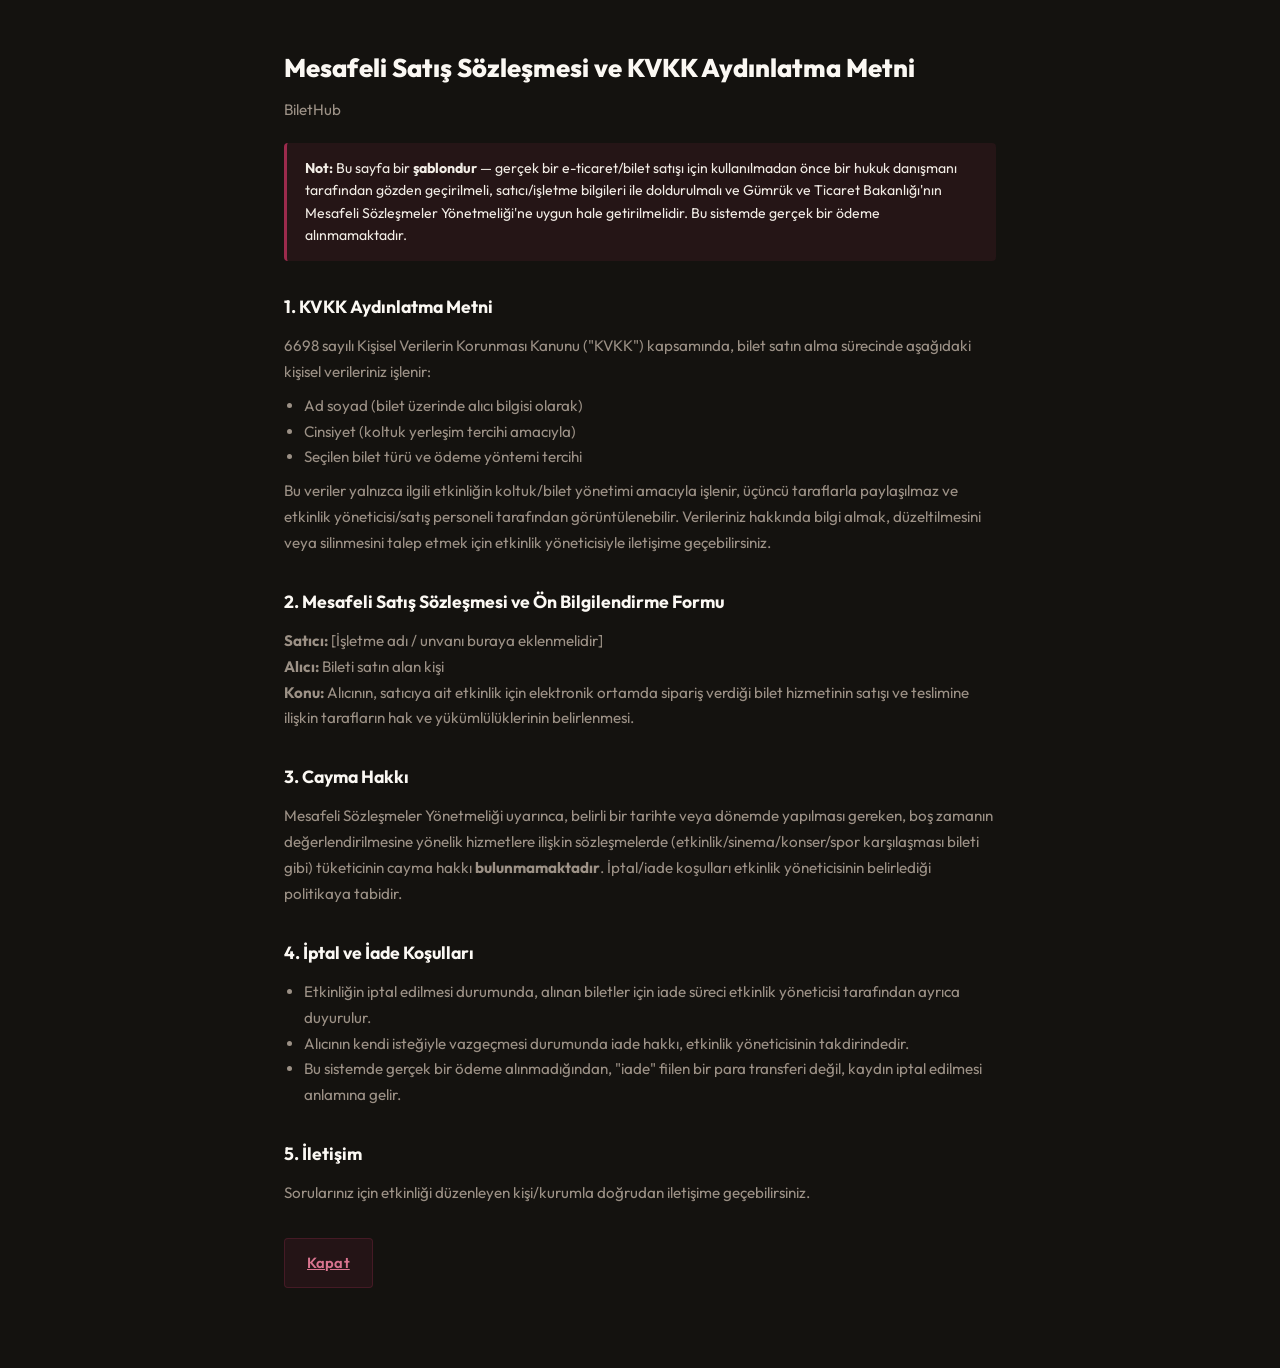
==== commit d7f3eb90: "Futbol/Genel Etkinlik turleri, gercek kimlik dogrulama ve guvenlik duzeltmeleri - Futbol Sahasi: sab" ====
--- a/legal.html
+++ b/legal.html
@@ -3,12 +3,12 @@
 <head>
 <meta charset="UTF-8">
 <meta name="viewport" content="width=device-width, initial-scale=1.0">
-<title>Mesafeli Satış Sözleşmesi ve KVKK — Koltuk Yerleşim Sistemi</title>
+<title>Mesafeli Satış Sözleşmesi ve KVKK — BiletHub</title>
 <link rel="icon" type="image/svg+xml" href="favicon.svg">
 <meta name="theme-color" content="#0A0813">
 <link rel="preconnect" href="https://fonts.googleapis.com">
 <link rel="preconnect" href="https://fonts.gstatic.com" crossorigin>
-<link href="https://fonts.googleapis.com/css2?family=Outfit:wght@300;400;500;600;700;800;900&display=swap" rel="stylesheet">
+<link href="https://fonts.googleapis.com/css2?family=Fraunces:wght@400;500;600;700&family=Outfit:wght@400;500;600;700;800&display=swap" rel="stylesheet">
 <link rel="stylesheet" href="style.css">
 <style>
   .legal-page{ max-width: 760px; margin: 0 auto; padding: 48px 24px 80px; }
@@ -31,7 +31,7 @@
 <body>
 <div class="legal-page">
   <h1>Mesafeli Satış Sözleşmesi ve KVKK Aydınlatma Metni</h1>
-  <p>Koltuk Yerleşim Sistemi</p>
+  <p>BiletHub</p>
 
   <div class="legal-disclaimer">
     <strong>Not:</strong> Bu sayfa bir <strong>şablondur</strong> — gerçek bir e-ticaret/bilet satışı için kullanılmadan önce bir hukuk danışmanı tarafından gözden geçirilmeli, satıcı/işletme bilgileri ile doldurulmalı ve Gümrük ve Ticaret Bakanlığı'nın Mesafeli Sözleşmeler Yönetmeliği'ne uygun hale getirilmelidir. Bu sistemde gerçek bir ödeme alınmamaktadır.
--- a/style.css
+++ b/style.css
@@ -1,110 +1,118 @@
 /* ═══════════════════════════════════════════════════════════
-   Koltuk Yerleşim Sistemi — "Gece Prizması" koyu tema
-   Zemin mor eğilimli siyah, vurgu orkide moru, satılan kehribar.
+   BiletHub — "Editoryal Karanlık" tema
+   Kısıtlama ve tipografiden gelen premium: ince tek-piksel çizgiler,
+   düz dolgular (gradyan/parıltı yok), serif başlık + sade gövde fontu,
+   tek bir vurgu rengi (bordo). Bu, önceki "Gece Prizması" (mor+kehribar,
+   camsı parıltılı) temanın yerini alıyor — kullanıcı ikisini karşılaştırıp
+   bunu seçti; jenerik "AI SaaS kiti" hissi renk değil bu parıltı/gradyan/
+   aşırı-yuvarlak biçim dilinden geliyordu.
    ═══════════════════════════════════════════════════════════ */
 
-@import url('https://fonts.googleapis.com/css2?family=Outfit:wght@300;400;500;600;700;800;900&display=swap');
+/* Font linki HTML <head>'de (bkz. index.html vb.) — burada @import ile
+   İKİNCİ bir istek olarak tekrar çekmiyoruz. @import ayrıca CSSOM
+   oluşturulana kadar keşfedilmediği için (HTML <link>'e göre bir tur
+   gecikme) performans açısından da daha kötüydü — bkz. güvenlik/
+   optimizasyon denetimi notları. Sadece ihtiyaç olan ağırlıklar
+   (400/500/600/700/800, italik yok — kullanılmıyor) çekiliyor.
+   Fraunces:wght@400;500;600;700 + Outfit:wght@400;500;600;700;800 */
 
 :root{
-  /* Zemin — mor eğilimli nötrler (düz gri "seçilmemiş" duruyor) */
-  --bg-deep: #06050C;
-  --bg: #0A0813;
-  --bg-card: #15121F;
-  --bg-card-hover: #1B1729;
-  --bg-elevated: #1B1729;
+  /* Zemin — sıcak neredeyse-siyah (mor eğilim yok, kağıt/mürekkep hissi) */
+  --bg-deep: #0E0C09;
+  --bg: #14120F;
+  --bg-card: #1C1916;
+  --bg-card-hover: #221E1A;
+  --bg-elevated: #221E1A;
   /* İki ayrı iş: --surface içe gömülü kontroller (input, chip, stat) için
-     soluk cam; --surface-raised ise modal/kart/panel gibi YÜKSELTİLMİŞ
-     katmanlar için neredeyse opak. Koyu zeminde soluk cam bir kartı
-     görünmez yapıyor, o yüzden ikisi karıştırılmamalı. */
-  --surface: rgba(255, 255, 255, 0.045);
-  --surface-raised: rgba(25, 21, 38, 0.93);
-  --surface-solid: #15121F;
-
-  /* Kenarlıklar & cam */
-  --border: rgba(255, 255, 255, 0.09);
-  --border-hover: rgba(255, 255, 255, 0.2);
-  --glass-bg: rgba(255, 255, 255, 0.05);
-  --glass-border: rgba(255, 255, 255, 0.08);
-
-  /* Metin */
-  --text: #EDE9F6;
-  --text-secondary: #A79FBD;
-  --text-muted: #8A82A2;   /* #7A7291 zeminde 4.39'da kalıyordu, 5.5'e çıktı */
-  --text-bright: #FBFAFF;
-
-  /* Vurgu — orkide moru. Bileşen CSS'i tarihsel olarak --gold* isimleriyle
-     yazıldığı için (105 kullanım) isimleri değiştirmek yerine takma ad
-     verdik: --gold artık "vurgu rengi" anlamına geliyor, altın değil. */
-  /* #7A5AE0 seçildi çünkü beyaz metinle 4.8:1 veriyor; daha açık bir mor
-     (ör. #8B6FE8) buton zemini olarak 3.6:1'de kalıp AA'yı geçemiyordu. */
-  --accent: #7A5AE0;
-  --accent-light: #A98CF5;  /* yalnızca degrade/parlama; metin zemini DEĞİL */
-  --accent-dim: #6244C0;
-  --accent-rose: #F2A0C4;   /* hero degradesinin açık ucu */
+     çok soluk bir doku; --surface-raised modal/kart/panel gibi YÜKSELTİLMİŞ
+     katmanlar için neredeyse opak düz zemin (camsı parıltı yok). */
+  --surface: rgba(255, 255, 255, 0.035);
+  --surface-raised: rgba(28, 25, 22, 0.97);
+  --surface-solid: #1C1916;
+
+  /* Kenarlıklar — ince tek-piksel çizgiler, parıltılı cam kenarlığı değil */
+  --border: rgba(255, 255, 255, 0.1);
+  --border-hover: rgba(255, 255, 255, 0.24);
+  --glass-bg: rgba(255, 255, 255, 0.035);
+  --glass-border: rgba(255, 255, 255, 0.1);
+
+  /* Metin — sıcak kırık beyaz (kağıt üstü mürekkep) */
+  --text: #F2EDE6;
+  --text-secondary: #9C9186;
+  --text-muted: #8B8074;
+  --text-bright: #FBF8F3;
+
+  /* Vurgu — tek renk: derin bordo. Bileşen CSS'i tarihsel olarak --gold*
+     isimleriyle yazıldığı için isimleri değiştirmek yerine takma ad
+     verdik: --gold artık "vurgu rengi" anlamına geliyor (ne altın ne mor). */
+  --accent: #9C2A4C;        /* buton dolgusu (üstünde beyaz metin) — beyazla 7.5:1 */
+  --accent-light: #C9587E;  /* ince degrade/çizgi kalıntıları için orta ton */
+  --accent-dim: #D9748F;    /* koyu zeminde OKUNAN metin rolü (rozet/etiket) — beyazdan değil, zemin karşıtlığından ölçüldü */
   --gold: var(--accent);
   --gold-light: var(--accent-light);
   --gold-dim: var(--accent-dim);
-  --gold-glow: rgba(122, 90, 224, 0.3);
-  --gold-subtle: rgba(122, 90, 224, 0.13);
-
-  /* Cinsiyet renkleri — koltuk numarası beyaz basıldığı için dolgular
-     4.5:1'i geçecek kadar koyu. Dolgu bir degrade olduğu için EN AÇIK ucun
-     (tepe) da geçmesi gerekiyor; ölçüm o uçtan yapıldı, tabandan değil. */
-  --male: #3569BE;          /* beyazla 5.36 */
-  --male-top: #4475C2;      /* degradenin açık ucu — beyazla 4.60 */
-  --male-glow: rgba(53, 105, 190, 0.35);
+  --gold-glow: rgba(156, 42, 76, 0.28);
+  --gold-subtle: rgba(156, 42, 76, 0.12);
+
+  /* Cinsiyet renkleri — koltuk numarası beyaz basıldığı için 4.5:1'i
+     geçecek kadar koyu tutuldu (önceki a11y turunda ölçülmüştü). Artık
+     gradyan/parıltı yok, düz dolgu + ince kenarlık. */
+  --male: #3569BE;
   --male-border: #4E86DC;
-  --male-bg: rgba(53, 105, 190, 0.18);
-
-  --female: #A84770;        /* beyazla 5.3 */
-  --female-top: #BA527D;    /* degradenin açık ucu — beyazla 4.57 */
-  --female-glow: rgba(168, 71, 112, 0.35);
+  --male-bg: rgba(53, 105, 190, 0.16);
+
+  --female: #A84770;
   --female-border: #D8759F;
-  --female-bg: rgba(168, 71, 112, 0.18);
-
-  /* Durum — satılan kehribar: vurgu morundan ayrı bir iş yapıyor,
-     mavi/gül koltuklarla karışmaması için farklı bir ton. */
+  --female-bg: rgba(168, 71, 112, 0.16);
+
+  /* Durum — satılan kehribar: vurgu bordosundan ayrı bir iş yapıyor,
+     mavi/gül dolgularla karışmaması için farklı bir ton. */
   --sold: #E8A44C;
   --sold-light: #F6BC6E;
-  --sold-glow: rgba(232, 164, 76, 0.3);
+  --sold-glow: rgba(232, 164, 76, 0.22);
   --access: #2FD4C0;         /* erişilebilir koltuk rozeti */
-  --empty-bg: rgba(255, 255, 255, 0.04);
-  --empty-border: rgba(255, 255, 255, 0.14);
-  --seat-bg: rgba(255, 255, 255, 0.05);
+  --empty-bg: rgba(255, 255, 255, 0.03);
+  --empty-border: rgba(255, 255, 255, 0.13);
+  --seat-bg: rgba(255, 255, 255, 0.03);
   --success: #3ECF8E;
   --danger: #E2565A;
   --warn: #E0A44A;
 
-  /* Koyu zeminde yüzey tonları (eskiden rgba(0,0,0,0.0x) idi) */
-  --tint: rgba(255, 255, 255, 0.035);
-  --tint-2: rgba(255, 255, 255, 0.06);
-  --tint-3: rgba(255, 255, 255, 0.1);
-
-  /* Üst kenar parlaması (specular) — koyuda da doğru, sadece daha kısık */
-  --hi: rgba(255, 255, 255, 0.1);
-  --hi-soft: rgba(255, 255, 255, 0.22);
-
-  /* Gölge katmanları — koyu zeminde okunması için daha derin */
-  --sh-1: rgba(0, 0, 0, 0.3);
-  --sh-2: rgba(0, 0, 0, 0.45);
-  --sh-3: rgba(0, 0, 0, 0.6);
-
-  /* Yarıçaplar */
-  --radius-xl: 24px;
-  --radius-lg: 18px;
-  --radius-md: 12px;
-  --radius-sm: 8px;
-  --radius-xs: 6px;
-
-  /* Gölgeler */
-  --shadow-sm: 0 2px 10px rgba(0, 0, 0, 0.4);
-  --shadow-md: 0 10px 32px rgba(0, 0, 0, 0.5);
-  --shadow-lg: 0 24px 60px rgba(0, 0, 0, 0.6);
-  --shadow-gold: 0 6px 24px rgba(122, 90, 224, 0.38);
-  --shadow-glow: 0 0 50px rgba(122, 90, 224, 0.2);
-
-  /* Tipografi */
+  /* Koyu zeminde yüzey tonları */
+  --tint: rgba(255, 255, 255, 0.03);
+  --tint-2: rgba(255, 255, 255, 0.055);
+  --tint-3: rgba(255, 255, 255, 0.09);
+
+  /* Üst kenar parlaması — artık yalnızca gerçek 3D ihtiyaç duyulan tek
+     yerde (stadyum sahası) kullanılıyor, koltuklarda kaldırıldı. */
+  --hi: rgba(255, 255, 255, 0.08);
+  --hi-soft: rgba(255, 255, 255, 0.16);
+
+  /* Gölgeler — düz ve sığ; renkli "glow" yok */
+  --sh-1: rgba(0, 0, 0, 0.24);
+  --sh-2: rgba(0, 0, 0, 0.34);
+  --sh-3: rgba(0, 0, 0, 0.44);
+
+  /* Yarıçaplar — kısıtlı/keskin. Eskiden 24/18/12/8/6px'lik "bubbly"
+     ölçek jenerik SaaS kitiydi; editoryal dil ince ve az yuvarlatılmış
+     köşe istiyor. */
+  --radius-xl: 6px;
+  --radius-lg: 5px;
+  --radius-md: 4px;
+  --radius-sm: 4px;
+  --radius-xs: 3px;
+  --radius-tag: 3px;   /* eskiden 999px "hap" etiketler/rozetler için */
+
+  /* Gölgeler — tek katman, düz, renksiz. Buton/panel "glow" gölgeleri
+     kaldırıldı (--shadow-gold, --shadow-glow artık yok). */
+  --shadow-sm: 0 1px 3px rgba(0, 0, 0, 0.3);
+  --shadow-md: 0 4px 14px rgba(0, 0, 0, 0.34);
+  --shadow-lg: 0 10px 28px rgba(0, 0, 0, 0.4);
+
+  /* Tipografi — serif başlık (Fraunces) + sade gövde (Outfit). İkisi de
+     Inter/Roboto/Arial değil, kasıtlı bir eşleşme. */
   --font: 'Outfit', 'Inter', system-ui, -apple-system, sans-serif;
+  --font-display: 'Fraunces', Georgia, serif;
 }
 
 /* ===== Reset & Base ===== */
@@ -117,64 +125,12 @@
   line-height: 1.6;
   min-height: 100vh;
   overflow-x: hidden;
-  background-image:
-    radial-gradient(ellipse 70% 45% at 15% -5%, rgba(122, 90, 224, 0.08) 0%, transparent 70%),
-    radial-gradient(ellipse 55% 40% at 88% 8%, rgba(232, 164, 76, 0.04) 0%, transparent 70%);
-  background-attachment: fixed;
-}
-
-/* ===== Zeminde köşelerde sabit duran ambiyans lekeleri =====
-   İlk sürümde bunlar hero metninin tam arkasında duran büyük, belirgin
-   "spotlight" leke çiftiydi (klasik AI/şablon SaaS hero'sunun imzası) —
-   şimdi kenarlara itilmiş, çok daha soluk, sayfa dokusu gibi duran bir
-   ambiyans. Odak metinde kalsın, arka planda değil. */
-.bg-decor{
-  position: fixed;
-  inset: 0;
-  z-index: 0;
-  pointer-events: none;
-  overflow: hidden;
-}
-.bg-decor span{
-  position: absolute;
-  display: block;
-  border-radius: 999px;
-  filter: blur(60px);
-  opacity: .16;
-}
-.bg-decor span:nth-child(1){
-  width: 26vw; height: 11vw; min-width: 220px; min-height: 100px;
-  top: -4%; left: -14%;
-  background: linear-gradient(120deg, var(--accent), transparent 75%);
-  transform: rotate(-24deg);
-}
-.bg-decor span:nth-child(2){
-  width: 20vw; height: 8vw; min-width: 180px; min-height: 80px;
-  top: 30%; right: -12%;
-  background: linear-gradient(120deg, var(--sold), transparent 75%);
-  transform: rotate(18deg);
-  opacity: .1;
-}
-.bg-decor span:nth-child(3){
-  width: 22vw; height: 9vw; min-width: 200px; min-height: 90px;
-  bottom: 6%; left: -10%;
-  background: linear-gradient(120deg, var(--accent-rose), transparent 78%);
-  transform: rotate(-12deg);
-  opacity: .09;
-}
-.bg-decor span:nth-child(4){
-  width: 16vw; height: 16vw; min-width: 160px; min-height: 160px;
-  bottom: -10%; right: 4%;
-  background: radial-gradient(circle, var(--accent-dim), transparent 70%);
-  opacity: .12;
-}
-/* Süslemeler ekranı yavaşlatmasın diye hareket etmiyorlar; yine de
-   azaltılmış hareket tercihinde bulanıklığı da düşürüyoruz (GPU yükü). */
-@media (prefers-reduced-motion: reduce){
-  .bg-decor span{ filter: blur(40px); }
-}
-/* İçerik süslemelerin üstünde kalmalı */
-.app-root, .login-gate{ position: relative; z-index: 1; }
+}
+
+/* Zeminde yüzen bulanık kapsüller (eski "Gece Prizması" mirası) kaldırıldı —
+   editoryal dil metnin düz bir zemin üstünde durmasını istiyor, arkada
+   ışık topu/spotlight yok. Öğeler DOM'da zararsız biçimde kalıyor. */
+.bg-decor{ display: none; }
 
 button{ font-family: inherit; cursor: pointer; border: none; background: none; }
 input{ font-family: inherit; }
@@ -184,26 +140,18 @@
   *{ animation-duration: .01ms !important; transition-duration: .01ms !important; }
 }
 
-/* ===== Smooth entrance animations ===== */
+/* ===== Giriş animasyonları — sade, tek tip ===== */
 @keyframes fadeInUp {
-  from { opacity: 0; transform: translateY(24px); }
+  from { opacity: 0; transform: translateY(16px); }
   to   { opacity: 1; transform: translateY(0); }
 }
 @keyframes fadeInScale {
-  from { opacity: 0; transform: scale(0.92); }
+  from { opacity: 0; transform: scale(0.97); }
   to   { opacity: 1; transform: scale(1); }
-}
-@keyframes shimmer {
-  0%   { background-position: -200% 0; }
-  100% { background-position: 200% 0; }
-}
-@keyframes pulse-sold {
-  0%, 100% { box-shadow: 0 0 0 0 rgba(232, 164, 76, 0.35); }
-  50%      { box-shadow: 0 0 0 8px rgba(232, 164, 76, 0); }
 }
 @keyframes float {
   0%, 100% { transform: translateY(0); }
-  50%      { transform: translateY(-6px); }
+  50%      { transform: translateY(-4px); }
 }
 
 /* ═══════════════════════════════════════
@@ -217,10 +165,7 @@
   justify-content: center;
   padding: 20px;
   z-index: 100;
-  background:
-    radial-gradient(ellipse 80% 60% at 50% 30%, rgba(139, 111, 232, 0.06) 0%, transparent 70%),
-    radial-gradient(ellipse 60% 50% at 30% 80%, rgba(74, 127, 229, 0.04) 0%, transparent 70%),
-    var(--bg);
+  background: var(--bg);
 }
 .login-gate[hidden]{ display: none; }
 
@@ -228,46 +173,33 @@
   width: 100%;
   max-width: 420px;
   background: var(--surface-raised);
-  backdrop-filter: blur(40px) saturate(1.6);
-  -webkit-backdrop-filter: blur(40px) saturate(1.6);
   border: 1px solid var(--glass-border);
   border-radius: var(--radius-xl);
-  box-shadow: var(--shadow-lg), var(--shadow-glow);
+  box-shadow: var(--shadow-lg);
   padding: 44px 38px;
   text-align: center;
-  animation: fadeInScale 0.6s cubic-bezier(0.16, 1, 0.3, 1) forwards;
+  animation: fadeInScale 0.4s cubic-bezier(0.16, 1, 0.3, 1) forwards;
   position: relative;
-  overflow: hidden;
-}
-/* Decorative shimmer line at top */
-.login-card::before{
-  content: '';
-  position: absolute;
-  top: 0; left: 0; right: 0;
-  height: 2px;
-  background: linear-gradient(90deg, transparent, var(--gold), var(--gold-light), var(--gold), transparent);
-  background-size: 200% 100%;
-  animation: shimmer 3s ease-in-out infinite;
 }
 
 .login-icon{
-  width: 68px;
-  height: 68px;
+  width: 64px;
+  height: 64px;
   margin: 0 auto 22px;
-  border-radius: 20px;
-  background: linear-gradient(135deg, rgba(139, 111, 232, 0.08), rgba(139, 111, 232, 0.18));
-  border: 1px solid rgba(139, 111, 232, 0.2);
+  border-radius: var(--radius-lg);
+  background: var(--gold-subtle);
+  border: 1px solid rgba(156, 42, 76, 0.24);
   color: var(--gold);
   display: flex;
   align-items: center;
   justify-content: center;
   animation: float 4s ease-in-out infinite;
-  box-shadow: 0 8px 24px rgba(139, 111, 232, 0.1);
 }
 
 .login-card h1{
-  font-size: 1.5rem;
-  font-weight: 700;
+  font-family: var(--font-display);
+  font-size: 1.7rem;
+  font-weight: 600;
   margin: 0 0 8px;
   color: var(--text-bright);
 }
@@ -283,10 +215,12 @@
 
 .login-password-row{
   display: flex;
+  flex-direction: column;
   gap: 10px;
   margin-top: 18px;
 }
 .login-password-row[hidden]{ display: none; }
+.login-password-inline{ display: flex; gap: 10px; }
 .login-password-row input{
   flex: 1;
   border: 1px solid var(--border);
@@ -295,14 +229,13 @@
   font-size: .95rem;
   color: var(--text);
   background: var(--surface);
-  backdrop-filter: blur(10px);
   min-height: 48px;
-  transition: border-color .2s ease, box-shadow .2s ease;
+  transition: border-color .2s ease, background .2s ease;
 }
 .login-password-row input:focus{
   border-color: var(--gold);
-  box-shadow: 0 0 0 3px var(--gold-glow);
   background: var(--tint-2);
+  outline: none;
 }
 .login-error{
   color: var(--danger);
@@ -313,7 +246,7 @@
 .login-error[hidden]{ display: none; }
 
 /* ═══════════════════════════════════════
-   BUTTONS — Premium style
+   BUTTONS — düz dolgu, gradyan/parıltı yok
    ═══════════════════════════════════════ */
 .btn{
   border: none;
@@ -322,37 +255,28 @@
   font-size: .92rem;
   font-weight: 600;
   min-height: 48px;
-  transition: all .25s cubic-bezier(0.16, 1, 0.3, 1);
-  position: relative;
-  overflow: hidden;
-  letter-spacing: 0.02em;
+  transition: background .2s ease, border-color .2s ease, color .2s ease, transform .15s ease;
+  letter-spacing: 0.01em;
 }
 
 .btn-primary, .btn-gold{
-  background: linear-gradient(135deg, var(--gold), var(--gold-light));
+  background: var(--gold);
   color: #fff;
-  box-shadow: var(--shadow-gold);
 }
 .btn-primary:hover, .btn-gold:hover{
-  background: linear-gradient(135deg, var(--gold-dim), var(--gold));
-  box-shadow: 0 8px 30px rgba(139, 111, 232, 0.3);
-  transform: translateY(-2px);
-}
-.btn-primary:active, .btn-gold:active{
-  transform: translateY(0);
-}
+  background: var(--accent-dim, #7E2039);
+  background: #841F3E;
+}
+.btn-primary:active, .btn-gold:active{ transform: translateY(1px); }
 
 .btn-ghost-gold{
   background: var(--gold-subtle);
-  border: 1px solid rgba(139, 111, 232, 0.2);
+  border: 1px solid rgba(156, 42, 76, 0.28);
   color: var(--gold-dim);
 }
 .btn-ghost-gold:hover{
-  background: rgba(139, 111, 232, 0.12);
+  background: rgba(156, 42, 76, 0.18);
   border-color: var(--gold);
-  color: var(--gold-dim);
-  box-shadow: 0 0 20px rgba(139, 111, 232, 0.08);
-  transform: translateY(-1px);
 }
 
 .btn-ghost{
@@ -370,7 +294,7 @@
   padding: 8px 16px;
   min-height: 38px;
   font-size: .84rem;
-  border-radius: 999px;
+  border-radius: var(--radius-tag);
 }
 
 /* ═══════════════════════════════════════
@@ -379,9 +303,7 @@
 .app-root[hidden]{ display: none; }
 
 .topbar{
-  background: rgba(250, 248, 243, 0.8);
-  backdrop-filter: blur(20px) saturate(1.4);
-  -webkit-backdrop-filter: blur(20px) saturate(1.4);
+  background: rgba(20, 18, 15, 0.9);
   border-bottom: 1px solid var(--border);
   position: sticky;
   top: 0;
@@ -405,35 +327,34 @@
 }
 
 /* Müşteri sitesinde (index.html) rol/oturum kavramı gösterilmez — bu
-   sadece personel panelinde (admin.html) anlamlı. */
+   sadece personel panelinde (yonetici.html/satis.html) anlamlı. */
 body[data-page="public"] #roleBadge,
 body[data-page="public"] #logoutBtn{ display: none; }
 
 .role-badge{
-  font-size: .75rem;
+  font-size: .74rem;
   font-weight: 700;
   text-transform: uppercase;
   letter-spacing: 1px;
   color: var(--gold-dim);
   background: var(--gold-subtle);
-  border: 1px solid rgba(139, 111, 232, 0.2);
-  padding: 7px 16px;
-  border-radius: 999px;
-  box-shadow: 0 0 12px rgba(139, 111, 232, 0.06);
+  border: 1px solid rgba(156, 42, 76, 0.22);
+  padding: 7px 14px;
+  border-radius: var(--radius-tag);
 }
 
 .brand{
   display: flex;
   align-items: center;
   gap: 12px;
-  font-weight: 700;
-  font-size: 1.15rem;
+  font-family: var(--font-display);
+  font-weight: 600;
+  font-size: 1.2rem;
   color: var(--text-bright);
 }
 .brand-icon{
   color: var(--gold);
   display: inline-flex;
-  filter: drop-shadow(0 0 8px rgba(139, 111, 232, 0.3));
 }
 
 /* Role-based visibility. [data-role] is set on both #appRoot AND <body> —
@@ -461,31 +382,17 @@
 
 .panel{
   background: var(--surface-raised);
-  backdrop-filter: blur(20px) saturate(1.3);
-  -webkit-backdrop-filter: blur(20px) saturate(1.3);
   border: 1px solid var(--glass-border);
   border-radius: var(--radius-lg);
-  box-shadow: var(--shadow-md);
+  box-shadow: var(--shadow-sm);
   padding: 28px 30px;
-  animation: fadeInUp 0.5s cubic-bezier(0.16, 1, 0.3, 1) both;
+  animation: fadeInUp 0.4s cubic-bezier(0.16, 1, 0.3, 1) both;
   position: relative;
-  overflow: hidden;
-}
-/* stagger panels */
-.panel:nth-child(1){ animation-delay: 0.05s; }
-.panel:nth-child(2){ animation-delay: 0.1s; }
-.panel:nth-child(3){ animation-delay: 0.15s; }
-.panel:nth-child(4){ animation-delay: 0.2s; }
-
-/* Subtle top accent line on panels */
-.panel::before{
-  content: '';
-  position: absolute;
-  top: 0; left: 15%; right: 15%;
-  height: 2px;
-  background: linear-gradient(90deg, transparent, rgba(139, 111, 232, 0.25), transparent);
-  border-radius: 0 0 2px 2px;
-}
+}
+.panel:nth-child(1){ animation-delay: 0.03s; }
+.panel:nth-child(2){ animation-delay: 0.06s; }
+.panel:nth-child(3){ animation-delay: 0.09s; }
+.panel:nth-child(4){ animation-delay: 0.12s; }
 
 /* ═══════════════════════════════════════
    SETTINGS PANEL
@@ -504,11 +411,11 @@
   min-width: 130px;
 }
 .field span{
-  font-size: .8rem;
+  font-size: .78rem;
   color: var(--text-muted);
   font-weight: 500;
   text-transform: uppercase;
-  letter-spacing: 0.5px;
+  letter-spacing: 0.06em;
 }
 .field input{
   border: 1px solid var(--border);
@@ -518,20 +425,18 @@
   color: var(--text);
   min-height: 48px;
   background: var(--surface);
-  transition: border-color .2s ease, box-shadow .2s ease, background .2s ease;
+  transition: border-color .2s ease, background .2s ease;
 }
 .field input:focus{
   border-color: var(--gold);
-  box-shadow: 0 0 0 3px var(--gold-glow);
   background: var(--tint-2);
+  outline: none;
 }
 .field-static strong{
-  font-size: 1.6rem;
-  font-weight: 800;
-  background: linear-gradient(135deg, var(--gold-dim), var(--gold-light));
-  -webkit-background-clip: text;
-  -webkit-text-fill-color: transparent;
-  background-clip: text;
+  font-family: var(--font-display);
+  font-size: 1.7rem;
+  font-weight: 600;
+  color: var(--gold-dim);
 }
 
 .presets{ display: flex; flex-wrap: wrap; gap: 8px; margin-top: 18px; }
@@ -540,25 +445,22 @@
   background: var(--tint);
   color: var(--text-secondary);
   padding: 9px 18px;
-  border-radius: 999px;
+  border-radius: var(--radius-tag);
   font-size: .84rem;
   font-weight: 600;
-  transition: all .2s ease;
+  transition: border-color .2s ease, color .2s ease, background .2s ease;
   min-height: 38px;
 }
 .preset-chip:hover{
   border-color: var(--gold);
   color: var(--gold-dim);
   background: var(--gold-subtle);
-  box-shadow: 0 0 12px rgba(139, 111, 232, 0.08);
-  transform: translateY(-1px);
 }
 .preset-chip.is-active{
-  background: linear-gradient(135deg, var(--gold), var(--gold-light));
+  background: var(--gold);
   border-color: var(--gold);
   color: #fff;
   font-weight: 700;
-  box-shadow: var(--shadow-gold);
 }
 
 .venue-type-row{
@@ -574,12 +476,12 @@
 }
 .ticket-prices-label{
   display: block;
-  font-size: .8rem;
+  font-size: .78rem;
   color: var(--text-muted);
   font-weight: 600;
   margin-bottom: 14px;
   text-transform: uppercase;
-  letter-spacing: 0.5px;
+  letter-spacing: 0.08em;
 }
 
 .tier-list{ display: flex; flex-direction: column; gap: 10px; margin-bottom: 14px; }
@@ -601,14 +503,14 @@
   color: var(--text);
   background: var(--surface);
   min-height: 44px;
-  transition: border-color .2s ease, box-shadow .2s ease;
+  transition: border-color .2s ease, background .2s ease;
 }
 .tier-name-input{ flex: 1 1 160px; min-width: 100px; }
 .tier-price-input{ width: 110px; flex: 0 0 auto; }
 .tier-name-input:focus, .tier-price-input:focus{
   border-color: var(--gold);
-  box-shadow: 0 0 0 3px var(--gold-glow);
   background: var(--tint-2);
+  outline: none;
 }
 
 .tier-del-btn{
@@ -621,7 +523,7 @@
   border-radius: var(--radius-sm);
   font-size: 1.15rem;
   line-height: 1;
-  transition: all .2s ease;
+  transition: background .2s ease, border-color .2s ease, color .2s ease;
   display: flex;
   align-items: center;
   justify-content: center;
@@ -630,7 +532,6 @@
   background: rgba(217, 80, 80, 0.1);
   border-color: var(--danger);
   color: var(--danger);
-  transform: scale(1.05);
 }
 
 .discount-list{ display: flex; flex-direction: column; gap: 8px; margin-bottom: 14px; }
@@ -657,8 +558,8 @@
 }
 .discount-add-row input:focus, .discount-add-row select:focus{
   border-color: var(--gold);
-  box-shadow: 0 0 0 3px var(--gold-glow);
   background: var(--tint-2);
+  outline: none;
 }
 .discount-add-row input[type="text"]{ flex: 1 1 140px; }
 .discount-add-row input[type="number"]{ width: 110px; flex: 0 0 auto; }
@@ -672,17 +573,14 @@
   color: var(--text);
   background: var(--surface);
   min-height: 44px;
-  transition: border-color .2s ease, box-shadow .2s ease;
-}
-.tier-add-row input:focus{
-  border-color: var(--gold);
-  box-shadow: 0 0 0 3px var(--gold-glow);
-}
+  transition: border-color .2s ease;
+}
+.tier-add-row input:focus{ border-color: var(--gold); outline: none; }
 .tier-add-row input[type="text"]{ flex: 1 1 200px; }
 .tier-add-row input[type="number"]{ width: 110px; flex: 0 0 auto; }
 
 /* ═══════════════════════════════════════
-   STATUS PANEL — Stats as mini-cards
+   STATUS PANEL
    ═══════════════════════════════════════ */
 .status-panel{
   display: flex;
@@ -701,11 +599,8 @@
   padding-bottom: 20px;
 }
 
-.legend{
-  display: flex;
-  gap: 10px;
-  flex-wrap: wrap;
-}
+.legend{ display: flex; gap: 10px; flex-wrap: wrap; }
+.legend[hidden]{ display: none; }
 
 .filter-chip {
   display: inline-flex;
@@ -715,33 +610,30 @@
   background: var(--surface);
   color: var(--text-secondary);
   padding: 8px 16px;
-  border-radius: 999px;
+  border-radius: var(--radius-tag);
   font-size: .86rem;
   font-weight: 600;
-  transition: all 0.2s cubic-bezier(0.16, 1, 0.3, 1);
-  box-shadow: var(--shadow-sm);
+  transition: border-color .2s ease, color .2s ease, background .2s ease;
 }
 .filter-chip:hover {
   border-color: var(--gold);
   color: var(--gold-dim);
   background: var(--gold-subtle);
-  transform: translateY(-1px);
 }
 .filter-chip.is-active {
-  background: linear-gradient(135deg, var(--gold), var(--gold-light));
+  background: var(--gold);
   border-color: var(--gold);
   color: #fff;
-  box-shadow: var(--shadow-gold);
-}
-.filter-chip.is-active .swatch {
-  border-color: rgba(255, 255, 255, 0.6);
-}
-
-.swatch.sold-swatch {
-  background: var(--gold);
-  border-color: var(--gold-dim);
-  box-shadow: 0 0 8px var(--gold-glow);
-}
+}
+.filter-chip.is-active .swatch { border-color: rgba(255, 255, 255, 0.6); }
+/* .filter-chip kendi display: inline-flex kuralını tanımladığı için
+   tarayıcının varsayılan [hidden]{display:none} kuralını (UA-origin,
+   eşit önem/özgüllükte author kuralına kaybediyor) burada AÇIKÇA ezmemiz
+   gerekiyor — yoksa element.hidden=true JS'te hiçbir görsel etki yapmaz
+   (bkz. futbol modunda Erkek/Kadın çiplerinin gizlenmesi). */
+.filter-chip[hidden]{ display: none; }
+
+.swatch.sold-swatch { background: var(--gold); border-color: var(--gold); }
 
 .capacity-container {
   display: flex;
@@ -758,52 +650,34 @@
   color: var(--text-secondary);
   font-weight: 600;
   text-transform: uppercase;
-  letter-spacing: 0.5px;
-}
-.capacity-label strong {
-  color: var(--gold-dim);
-  font-weight: 800;
-  font-size: .95rem;
-}
+  letter-spacing: 0.06em;
+}
+.capacity-label strong { color: var(--gold-dim); font-weight: 700; font-size: .95rem; }
 .capacity-bar-bg {
-  height: 8px;
+  height: 4px;
   background: var(--tint-2);
-  border-radius: 999px;
+  border-radius: 2px;
   overflow: hidden;
-  box-shadow: inset 0 1px 2px var(--sh-1);
 }
 .capacity-bar {
   height: 100%;
   width: 0%;
-  border-radius: 999px;
-  background: linear-gradient(90deg, var(--gold), var(--gold-light));
-  box-shadow: 0 0 8px rgba(139, 111, 232, 0.3);
-  transition: width 0.6s cubic-bezier(0.16, 1, 0.3, 1);
+  background: var(--gold);
+  transition: width 0.5s cubic-bezier(0.16, 1, 0.3, 1);
 }
 
 .swatch{
   width: 18px;
   height: 18px;
-  border-radius: 6px;
+  border-radius: var(--radius-xs);
   display: inline-block;
   border: 1.5px solid;
-  transition: transform .2s ease;
-}
-.swatch:hover{ transform: scale(1.2); }
-.swatch.empty{
-  background: var(--empty-bg);
-  border-color: var(--empty-border);
-}
-.swatch.male{
-  background: var(--male);
-  border-color: var(--male-border);
-  box-shadow: 0 0 8px var(--male-glow);
-}
-.swatch.female{
-  background: var(--female);
-  border-color: var(--female-border);
-  box-shadow: 0 0 8px var(--female-glow);
-}
+  transition: transform .15s ease;
+}
+.swatch:hover{ transform: scale(1.15); }
+.swatch.empty{ background: var(--empty-bg); border-color: var(--empty-border); }
+.swatch.male{ background: var(--male); border-color: var(--male-border); }
+.swatch.female{ background: var(--female); border-color: var(--female-border); }
 
 .stats{ display: flex; gap: 8px; flex-wrap: wrap; }
 .stat{
@@ -815,25 +689,16 @@
   background: var(--surface);
   border: 1px solid var(--border);
   border-radius: var(--radius-md);
-  transition: all .25s ease;
-}
-.stat:hover{
-  border-color: var(--border-hover);
-  background: var(--tint-2);
-  transform: translateY(-2px);
-  box-shadow: var(--shadow-md);
-}
-.stat strong{
-  font-size: 1.3rem;
-  font-weight: 800;
-  color: var(--text-bright);
-  line-height: 1.2;
-}
+  transition: border-color .2s ease, background .2s ease;
+}
+.stat:hover{ border-color: var(--border-hover); background: var(--tint-2); }
+.stat[hidden]{ display: none; }
+.stat strong{ font-size: 1.3rem; font-weight: 800; color: var(--text-bright); line-height: 1.2; }
 .stat span{
   font-size: .72rem;
   color: var(--text-muted);
   text-transform: uppercase;
-  letter-spacing: .5px;
+  letter-spacing: .06em;
   margin-top: 4px;
   font-weight: 600;
 }
@@ -842,9 +707,10 @@
    REVENUE PANEL
    ═══════════════════════════════════════ */
 .revenue-title{
+  font-family: var(--font-display);
   margin: 0 0 18px;
-  font-size: 1.05rem;
-  font-weight: 700;
+  font-size: 1.15rem;
+  font-weight: 600;
   color: var(--text-bright);
   display: flex;
   align-items: center;
@@ -860,92 +726,68 @@
   font-size: .9rem;
   color: var(--text-secondary);
   border-bottom: 1px solid var(--border);
-  border-radius: var(--radius-xs);
   transition: background .15s ease;
 }
-.revenue-row:hover{
-  background: var(--tint);
-}
+.revenue-row:hover{ background: var(--tint); }
 .revenue-row span:first-child{ color: var(--text); font-weight: 500; }
 .revenue-total{
   border-bottom: none;
-  border-top: 2px solid rgba(139, 111, 232, 0.25);
+  border-top: 1px solid var(--border);
   margin-top: 8px;
   padding-top: 14px;
   font-weight: 700;
-  background: var(--gold-subtle);
-  border-radius: var(--radius-sm);
 }
 .revenue-total span{ color: var(--text-bright) !important; }
 .revenue-total span:last-child{
+  font-family: var(--font-display);
   color: var(--gold-dim) !important;
-  font-size: 1.1rem;
-  font-weight: 800;
-}
-#paymentBreakdown{
-  margin-top: 20px;
-  padding-top: 8px;
-  border-top: 1px solid var(--border);
-}
+  font-size: 1.2rem;
+  font-weight: 600;
+}
+#paymentBreakdown{ margin-top: 20px; padding-top: 8px; border-top: 1px solid var(--border); }
 
 /* ═══════════════════════════════════════
    SCREEN / STAGE / FIELD ACCENT
    ═══════════════════════════════════════ */
 .screen-curve{
-  height: 40px;
+  height: 34px;
   margin: 0 auto 30px;
   max-width: 450px;
-  border-radius: 0 0 120px 120px / 0 0 35px 35px;
-  background: linear-gradient(180deg, rgba(139, 111, 232, 0.15), transparent);
-  border-top: 2px solid var(--gold);
+  border-radius: 0 0 8px 8px;
+  background: var(--tint);
+  border-top: 1px solid var(--gold);
   display: flex;
   align-items: flex-start;
   justify-content: center;
-  color: var(--gold);
+  color: var(--gold-dim);
   font-size: .72rem;
   font-weight: 700;
   letter-spacing: 6px;
   padding-top: 8px;
-  box-shadow: 0 15px 40px -8px rgba(139, 111, 232, 0.12);
   position: relative;
 }
-.screen-curve::after{
-  content: '';
-  position: absolute;
-  top: -1px;
-  left: 10%; right: 10%;
-  height: 1px;
-  background: linear-gradient(90deg, transparent, var(--gold-light), transparent);
-  filter: blur(1px);
-}
 
 .screen-curve.oval{
-  height: 60px;
+  height: 50px;
   max-width: 320px;
-  border-radius: 50%;
-  background: linear-gradient(180deg, rgba(61, 166, 122, 0.12), transparent);
-  border-top: 2px solid var(--success);
+  border-radius: 0 0 30px 30px;
+  background: var(--tint);
+  border-top: 1px solid var(--success);
   color: var(--success);
-  box-shadow: 0 15px 40px -8px rgba(61, 166, 122, 0.1);
-  padding-top: 20px;
-}
-.screen-curve.oval::after{
-  background: linear-gradient(90deg, transparent, var(--success), transparent);
+  padding-top: 16px;
 }
 
 .screen-curve[hidden]{ display: none; }
 .screen-curve.flat{
-  height: 10px;
+  height: 8px;
   max-width: 340px;
-  border-radius: 999px;
-  background: linear-gradient(90deg, transparent, var(--tint-2), transparent);
+  border-radius: 2px;
+  background: var(--tint-2);
   border-top: none;
-  box-shadow: none;
   padding-top: 20px;
   color: var(--text-muted);
   letter-spacing: 4px;
 }
-.screen-curve.flat::after{ display: none; }
 
 .stadium-note{
   font-size: .85rem;
@@ -954,9 +796,23 @@
   padding: 12px 16px;
   background: var(--gold-subtle);
   border-radius: var(--radius-sm);
-  border-left: 3px solid var(--gold);
+  border-left: 2px solid var(--gold);
 }
 .stadium-note[hidden]{ display: none; }
+
+/* Etkinlik notu — herkese açık (misafir dahil), admin-only ayarlar panelinin
+   ÜSTÜNDE, sayfaya girer girmez görünsün diye (bkz. eventNoteDisplay). */
+.event-note-display{
+  font-size: .9rem;
+  color: var(--text);
+  margin: 0 0 20px;
+  padding: 14px 18px;
+  background: var(--gold-subtle);
+  border-radius: var(--radius-sm);
+  border-left: 2px solid var(--gold);
+  white-space: pre-wrap;
+}
+.event-note-display[hidden]{ display: none; }
 
 /* ═══════════════════════════════════════
    EVENT LIST VIEW
@@ -970,34 +826,29 @@
 
 /* ===== HERO (yalnızca halka açık site) =====
    Bilinçli olarak KÜÇÜK: bu bir satış/pazarlama sayfası değil, koltuk
-   seçme aracı — asıl iş aşağıdaki etkinlik listesinde. Eskiden burada
-   büyük harf "eyebrow" etiketi (üst çubuktaki marka adını tekrarlıyordu),
-   gradyan dolgulu el yazısı satırı ve arkada büyük bulanık ışık topları
-   vardı; hepsi tek bir kalıptan geliyordu (v0/şablon üretimi pazarlama
-   hero'su) ve ürüne özgü hiçbir şey söylemiyordu. */
+   seçme aracı — asıl iş aşağıdaki etkinlik listesinde. */
 .hero{
   padding: 22px 0 34px;
-  max-width: 46ch;   /* satır uzunluğunu okunur tut */
+  max-width: 48ch;
 }
 .hero-title{
-  font-size: clamp(1.7rem, 4vw, 2.5rem);
-  font-weight: 700;
-  line-height: 1.28;
+  font-family: var(--font-display);
+  font-size: clamp(1.8rem, 4vw, 2.7rem);
+  font-weight: 600;
+  line-height: 1.22;
   letter-spacing: -0.01em;
   text-wrap: balance;
   color: var(--text-bright);
   margin-bottom: 14px;
 }
-/* Vurgu tek bir renk — gradyan yok. Metnin altını fosforlu kalemle
-   çizmiş gibi düz bir şerit: bir bileti/koltuğu işaretlemek fikrine
-   gradyan bir "SaaS başlığı" hissinden daha yakın. */
+/* Vurgu tek bir renk — gradyan yok. Metnin altını çizmiş gibi düz bir
+   şerit: bir bileti/koltuğu işaretlemek fikrine daha yakın. */
 .hero-mark{
   color: var(--text-bright);
   background-image: linear-gradient(var(--accent), var(--accent));
   background-repeat: no-repeat;
-  background-size: 100% 0.3em;
-  background-position: 0 92%;
-  padding: 0 .06em;
+  background-size: 100% 0.08em;
+  background-position: 0 96%;
 }
 .hero-sub{
   font-size: .96rem;
@@ -1024,16 +875,12 @@
 }
 .event-list-header-actions{ display: flex; gap: 10px; flex-wrap: wrap; }
 .event-list-header h2{
-  font-size: 1.4rem;
-  font-weight: 800;
+  font-family: var(--font-display);
+  font-size: 1.5rem;
+  font-weight: 600;
   color: var(--text-bright);
 }
-.event-empty-hint{
-  color: var(--text-muted);
-  font-size: .95rem;
-  padding: 40px 0;
-  text-align: center;
-}
+.event-empty-hint{ color: var(--text-muted); font-size: .95rem; padding: 40px 0; text-align: center; }
 .event-empty-hint[hidden]{ display: none; }
 
 .event-filter-bar{
@@ -1044,7 +891,6 @@
   margin-bottom: 20px;
   padding: 14px 16px;
   background: var(--surface);
-  backdrop-filter: blur(20px) saturate(1.3);
   border: 1px solid var(--glass-border);
   border-radius: var(--radius-md);
 }
@@ -1059,22 +905,14 @@
   min-height: 40px;
 }
 .event-filter-bar select:focus,
-.event-filter-bar input:focus{
-  border-color: var(--gold);
-  box-shadow: 0 0 0 3px var(--gold-glow);
-  background: var(--tint-2);
-}
-.event-filter-date, .event-filter-price{
-  display: flex;
-  flex-direction: column;
-  gap: 4px;
-}
+.event-filter-bar input:focus{ border-color: var(--gold); background: var(--tint-2); outline: none; }
+.event-filter-date, .event-filter-price{ display: flex; flex-direction: column; gap: 4px; }
 .event-filter-date span, .event-filter-price span{
   font-size: .72rem;
   color: var(--text-muted);
   font-weight: 600;
   text-transform: uppercase;
-  letter-spacing: .4px;
+  letter-spacing: .05em;
 }
 .event-filter-price input{ width: 90px; }
 .event-filter-name{ flex: 1 1 200px; min-width: 160px; }
@@ -1084,56 +922,66 @@
   grid-template-columns: repeat(auto-fill, minmax(280px, 1fr));
   gap: 20px;
 }
+/* Kart: düz zemin, ince tek-piksel kenarlık, gölge/parıltı yok. Afiş kartın
+   ÜSTÜNE tam kenara kadar (full-bleed) oturuyor — dergi/galeri hissi. */
 .event-card{
   background: var(--surface-raised);
-  backdrop-filter: blur(20px) saturate(1.3);
-  -webkit-backdrop-filter: blur(20px) saturate(1.3);
   border: 1px solid var(--glass-border);
   border-radius: var(--radius-lg);
-  box-shadow: var(--shadow-md);
-  padding: 22px 24px;
+  overflow: hidden;
   display: flex;
   flex-direction: column;
-  gap: 12px;
-  transition: transform .2s cubic-bezier(0.16, 1, 0.3, 1), box-shadow .2s ease;
-}
-.event-card:hover{ transform: translateY(-3px); box-shadow: var(--shadow-lg); }
-.event-card[data-status="archived"]{ opacity: .6; }
-.event-card-top{ display: flex; align-items: center; justify-content: space-between; gap: 8px; }
+  transition: border-color .2s ease;
+}
+.event-card:hover{ border-color: var(--border-hover); }
+.event-card[data-status="archived"]{ opacity: .55; }
+.event-card-top{
+  display: flex;
+  align-items: center;
+  justify-content: space-between;
+  gap: 8px;
+  padding: 18px 22px 0;
+}
+/* Eskiden dolgulu "hap" rozetti — artık düz metin etiket: küçük harf
+   boyutu, geniş harf aralığı, arka plan yok. */
 .event-venue-badge{
-  font-size: .72rem;
+  font-size: .7rem;
   font-weight: 700;
   text-transform: uppercase;
-  letter-spacing: .5px;
+  letter-spacing: .1em;
   color: var(--gold-dim);
-  background: var(--gold-subtle);
-  padding: 5px 11px;
-  border-radius: 999px;
 }
 .event-status-badge{
-  font-size: .72rem;
+  font-size: .68rem;
   font-weight: 700;
-  padding: 5px 11px;
-  border-radius: 999px;
-  background: rgba(61, 166, 122, 0.12);
+  text-transform: uppercase;
+  letter-spacing: .06em;
   color: var(--success);
 }
-.event-status-badge[data-status="archived"]{
-  background: var(--tint-2);
-  color: var(--text-muted);
-}
-.event-card-name{ font-size: 1.1rem; font-weight: 700; color: var(--text-bright); }
-.event-card-date{ font-size: .85rem; color: var(--text-secondary); }
-.event-card-occupancy{ display: flex; flex-direction: column; gap: 6px; }
+.event-status-badge[data-status="archived"]{ color: var(--text-muted); }
+.event-card-name{
+  font-family: var(--font-display);
+  font-size: 1.25rem;
+  font-weight: 600;
+  color: var(--text-bright);
+  margin: 6px 22px 0;
+  padding-bottom: 12px;
+  border-bottom: 1px solid var(--border);
+}
+.event-card-date{ font-size: .85rem; color: var(--text-secondary); padding: 12px 22px 0; }
+.event-card-note{
+  font-size: .8rem;
+  color: var(--gold-dim);
+  padding: 8px 22px 0;
+  white-space: pre-wrap;
+}
+.event-card-note[hidden]{ display: none; }
+.event-card-occupancy{ display: flex; flex-direction: column; gap: 6px; padding: 0 22px; }
 .event-card-occupancy span{ font-size: .78rem; color: var(--text-muted); }
-.event-card-actions{ display: flex; flex-wrap: wrap; gap: 8px; margin-top: 4px; }
+.event-card-actions{ display: flex; flex-wrap: wrap; gap: 8px; padding: 4px 22px 22px; margin-top: 4px; }
 .event-card-actions .btn{ flex: 1 1 auto; }
 
-.event-name-badge{
-  font-size: .82rem;
-  font-weight: 600;
-  color: var(--text-secondary);
-}
+.event-name-badge{ font-size: .82rem; font-weight: 600; color: var(--text-secondary); }
 .event-name-badge[hidden]{ display: none; }
 
 .event-form{ display: flex; flex-direction: column; gap: 16px; text-align: left; }
@@ -1146,12 +994,17 @@
   color: var(--text);
   min-height: 48px;
   background: var(--surface);
-  transition: border-color .2s ease, box-shadow .2s ease, background .2s ease;
-}
-.field select:focus{
-  border-color: var(--gold);
-  box-shadow: 0 0 0 3px var(--gold-glow);
-  background: var(--tint-2);
+  transition: border-color .2s ease, background .2s ease;
+}
+.field select:focus{ border-color: var(--gold); background: var(--tint-2); outline: none; }
+
+/* Açılan <select> listesi tarayıcının kendi (genelde beyaz) popup arkaplanını
+   kullanıyor — var(--text) neredeyse beyaz olduğundan üzerine yazınca
+   görünmez oluyordu. option'a düz/opak bir arkaplan vererek popup'ı da koyu
+   temaya uyduruyoruz (rgba arkaplanlar popup'ta düzgün render olmuyor). */
+select option{
+  background: var(--surface-raised);
+  color: var(--text);
 }
 
 /* ═══════════════════════════════════════
@@ -1171,22 +1024,14 @@
   background: var(--tint);
   color: var(--text-muted);
   padding: 9px 18px;
-  border-radius: 999px;
+  border-radius: var(--radius-tag);
   font-size: .84rem;
   font-weight: 600;
   min-height: 38px;
-  transition: all .2s ease;
-}
-.mode-chip:hover{
-  border-color: var(--gold);
-  color: var(--gold-dim);
-}
-.mode-chip.is-active{
-  background: linear-gradient(135deg, var(--gold), var(--gold-light));
-  border-color: var(--gold);
-  color: #fff;
-  box-shadow: var(--shadow-gold);
-}
+  transition: border-color .2s ease, color .2s ease, background .2s ease;
+}
+.mode-chip:hover{ border-color: var(--gold); color: var(--gold-dim); }
+.mode-chip.is-active{ background: var(--gold); border-color: var(--gold); color: #fff; }
 
 /* Grid Toolbar & Search Box */
 .grid-toolbar {
@@ -1197,104 +1042,64 @@
   gap: 16px;
   margin-bottom: 22px;
 }
-.search-box {
-  position: relative;
-  display: flex;
-  align-items: center;
-  flex: 1 1 240px;
-  max-width: 360px;
-}
+.search-box { position: relative; display: flex; align-items: center; flex: 1 1 240px; max-width: 360px; }
 .search-box input {
   width: 100%;
   border: 1px solid var(--border);
-  border-radius: 999px;
+  border-radius: var(--radius-tag);
   padding: 10px 16px 10px 38px;
   font-size: .9rem;
   color: var(--text);
   background: var(--surface);
-  transition: all 0.2s cubic-bezier(0.16, 1, 0.3, 1);
+  transition: border-color .2s ease, background .2s ease;
   min-height: 40px;
-  box-shadow: var(--shadow-sm);
-}
-.search-box input:focus {
-  border-color: var(--gold);
-  box-shadow: 0 0 0 3px var(--gold-glow);
-  background: var(--tint-2);
-  outline: none;
-}
-.search-icon {
-  position: absolute;
-  left: 14px;
-  display: flex;
-  color: var(--text-muted);
-  pointer-events: none;
-}
+}
+.search-box input:focus { border-color: var(--gold); background: var(--tint-2); outline: none; }
+.search-icon { position: absolute; left: 14px; display: flex; color: var(--text-muted); pointer-events: none; }
 #clearSearchBtn {
-  position: absolute;
-  right: 14px;
-  color: var(--text-muted);
-  font-size: 1.2rem;
-  font-weight: 700;
-  background: none;
-  border: none;
-  cursor: pointer;
-  transition: color 0.2s ease;
-}
-#clearSearchBtn:hover {
-  color: var(--danger);
-}
-
-/* Dynamic Filter & Search Highlights on Seat Grid */
+  position: absolute; right: 14px; color: var(--text-muted);
+  font-size: 1.2rem; font-weight: 700; background: none; border: none;
+  cursor: pointer; transition: color 0.2s ease;
+}
+#clearSearchBtn:hover { color: var(--danger); }
+
+/* Dinamik Filtre & Arama Vurguları */
 .seat-grid.filter-empty .seat:not(.empty),
 .seat-grid.filter-male .seat:not(.male),
 .seat-grid.filter-female .seat:not(.female),
 .seat-grid.filter-sold .seat:not(.sold),
 .seat-grid.search-active .seat:not(.search-match) {
   opacity: 0.15;
-  filter: grayscale(85%) blur(0.5px);
+  filter: grayscale(85%);
   pointer-events: none;
   transform: none !important;
-  box-shadow: none !important;
-}
-
+}
 .seat-grid.search-active .seat.search-match {
-  transform: translateY(-4px) scale(1.05);
-  box-shadow: 0 0 16px var(--gold-glow), 0 4px 12px rgba(139, 111, 232, 0.15) !important;
+  transform: translateY(-2px);
   border-color: var(--gold) !important;
 }
 
 /* ═══════════════════════════════════════
-   SEAT GRID — 3D premium seats (light)
-   ═══════════════════════════════════════ */
-.grid-hint{
-  margin: 0 0 20px;
-  font-size: .88rem;
-  color: var(--text-muted);
-  text-align: center;
-  font-weight: 400;
-}
-.grid-scroll{
-  overflow-x: auto;
-  padding-bottom: 10px;
-  text-align: center;
-}
+   KOLTUK IZGARASI — düz dolgu, ince kenarlık, gölge yok
+   ═══════════════════════════════════════ */
+.grid-hint{ margin: 0 0 20px; font-size: .88rem; color: var(--text-muted); text-align: center; font-weight: 400; }
+/* Supabase'den koltuk verisi gelene kadar gösterilen yer tutucu — yoksa
+   yavaş bir bağlantıda ızgara bir an bomboş kalıp bozuk/silinmiş gibi
+   görünüyordu. */
+.grid-loading{ padding: 60px 0; text-align: center; color: var(--text-muted); font-size: .9rem; }
+.grid-scroll{ overflow-x: auto; padding-bottom: 10px; text-align: center; }
 .grid-scroll::-webkit-scrollbar{ height: 6px; }
 .grid-scroll::-webkit-scrollbar-track{ background: var(--tint); border-radius: 3px; }
-.grid-scroll::-webkit-scrollbar-thumb{ background: rgba(139, 111, 232, 0.25); border-radius: 3px; }
-
-.seat-grid{
-  display: inline-grid;
-  gap: 10px;
-  margin: 0 auto;
-  padding: 8px;
-}
+.grid-scroll::-webkit-scrollbar-thumb{ background: rgba(156, 42, 76, 0.25); border-radius: 3px; }
+
+.seat-grid{ display: inline-grid; gap: 10px; margin: 0 auto; padding: 8px; }
 
 .seat{
   position: relative;
   width: 50px;
   height: 50px;
-  border-radius: 12px 12px 6px 6px;
-  border: 1.5px solid var(--empty-border);
+  border-radius: var(--radius-xs);
+  border: 1px solid var(--empty-border);
   background: var(--seat-bg);
   color: var(--text-secondary);
   font-size: .78rem;
@@ -1302,274 +1107,240 @@
   display: flex;
   align-items: center;
   justify-content: center;
-  transition: all .2s cubic-bezier(0.16, 1, 0.3, 1);
+  transition: background .15s ease, border-color .15s ease, transform .15s ease;
   flex-shrink: 0;
-  /* 3D depth effect — light version */
-  box-shadow:
-    0 1px 0 var(--hi),
-    0 3px 8px var(--sh-2),
-    0 1px 2px var(--sh-1),
-    inset 0 1px 0 var(--hi);
-}
-.seat:hover{
-  transform: translateY(-4px) scale(1.05);
-  box-shadow:
-    0 1px 0 var(--hi),
-    0 12px 24px var(--sh-3),
-    0 4px 8px var(--sh-2),
-    inset 0 1px 0 var(--hi);
-  z-index: 2;
-  background: var(--tint-2);
-}
-
-/* Male seat */
-.seat.male{
-  background: linear-gradient(180deg, var(--male-top) 0%, var(--male) 100%);
-  border-color: var(--male-border);
-  color: #fff;
-  box-shadow:
-    0 1px 0 rgba(74, 127, 229, 0.3),
-    0 4px 14px var(--male-glow),
-    inset 0 1px 0 var(--hi-soft);
-}
-.seat.male:hover{
-  box-shadow:
-    0 1px 0 rgba(74, 127, 229, 0.4),
-    0 12px 28px rgba(74, 127, 229, 0.25),
-    inset 0 1px 0 var(--hi-soft);
-}
-
-/* Female seat */
-.seat.female{
-  background: linear-gradient(180deg, var(--female-top) 0%, var(--female) 100%);
-  border-color: var(--female-border);
-  color: #fff;
-  box-shadow:
-    0 1px 0 rgba(217, 107, 142, 0.3),
-    0 4px 14px var(--female-glow),
-    inset 0 1px 0 var(--hi-soft);
-}
-.seat.female:hover{
-  box-shadow:
-    0 1px 0 rgba(217, 107, 142, 0.4),
-    0 12px 28px rgba(217, 107, 142, 0.25),
-    inset 0 1px 0 var(--hi-soft);
-}
+}
+.seat:hover{ transform: translateY(-2px); background: var(--tint-2); z-index: 2; }
+
+.seat.male{ background: var(--male); border-color: var(--male-border); color: #fff; }
+.seat.female{ background: var(--female); border-color: var(--female-border); color: #fff; }
 
 /* Satılan koltuk — kehribar halka. Cinsiyet dolgusunun ÜZERİNE binen ayrı
-   bir katman olduğu için vurgu morundan farklı bir ton kullanıyor; yoksa
-   mor halka mavi/gül dolgu üstünde kayboluyordu. */
-.seat.sold{
-  box-shadow:
-    0 0 0 2.5px var(--sold) inset,
-    0 4px 12px var(--sold-glow);
-}
-.seat.sold:hover{
-  box-shadow:
-    0 0 0 2.5px var(--sold) inset,
-    0 12px 28px var(--sold-glow);
-}
+   bir katman olduğu için vurgu bordosundan farklı bir ton kullanıyor;
+   yoksa halka mavi/gül dolgu üstünde kayboluyordu. */
+.seat.sold{ box-shadow: 0 0 0 2px var(--sold) inset; }
 
 .seat.bulk-selected{
-  box-shadow:
-    0 0 0 2.5px var(--male-border) inset,
-    0 0 0 6px var(--male-bg);
-  transform: translateY(-3px) scale(1.05);
+  box-shadow: 0 0 0 2px var(--male-border) inset, 0 0 0 5px var(--male-bg);
+  transform: translateY(-2px);
 }
 
 .seat-num{ pointer-events: none; }
 
 .sold-badge{
   position: absolute;
-  top: -8px;
-  right: -8px;
-  width: 20px;
-  height: 20px;
+  top: -7px; right: -7px;
+  width: 18px; height: 18px;
   border-radius: 50%;
-  background: linear-gradient(135deg, var(--sold), var(--sold-light));
-  /* Koyu halka: rozeti hem koltuktan hem ızgara boşluğundan ayırıyor.
-     Beyaz halka 60 koltukta gürültü yapıyordu. */
+  background: var(--sold);
   border: 2px solid var(--bg-card);
-  /* Kehribar üstünde beyaz metin 2.0:1 — koyu glif okunur olan tek seçenek. */
   color: #2B1A00;
   font-size: 10px;
   font-weight: 800;
-  display: flex;
-  align-items: center;
-  justify-content: center;
+  display: flex; align-items: center; justify-content: center;
   line-height: 1;
   pointer-events: none;
-  box-shadow: 0 2px 8px var(--sold-glow);
-  animation: pulse-sold 2s ease-in-out infinite;
 }
 
 .accessible-badge{
   position: absolute;
-  top: -8px;
-  left: -8px;
-  width: 18px;
-  height: 18px;
+  top: -7px; left: -7px;
+  width: 16px; height: 16px;
   border-radius: 50%;
   background: var(--access);
   border: 2px solid var(--bg-card);
-  color: #04322D;   /* camgöbeği üstünde beyaz okunmuyor */
-  font-size: 10px;
-  display: flex;
-  align-items: center;
-  justify-content: center;
+  color: #04322D;
+  font-size: 9px;
+  display: flex; align-items: center; justify-content: center;
   line-height: 1;
   pointer-events: none;
-  box-shadow: 0 2px 6px rgba(47, 212, 192, 0.4);
-}
-.seat.accessible{ outline: 2px solid rgba(47, 212, 192, 0.6); outline-offset: 1px; }
+}
+.seat.accessible{ outline: 2px solid rgba(47, 212, 192, 0.55); outline-offset: 1px; }
 .mode-chip.admin-only.is-active{ background: var(--access); border-color: var(--access); color: #04322D; }
 
 .seat-grid.guest-mode .seat{ cursor: default; }
-.seat-grid.guest-mode .seat:hover{
-  transform: none;
-  box-shadow:
-    0 1px 0 var(--hi),
-    0 3px 8px var(--sh-2),
-    0 1px 2px var(--sh-1),
-    inset 0 1px 0 var(--hi);
-  background: var(--seat-bg);
-}
+.seat-grid.guest-mode .seat:hover{ transform: none; background: var(--seat-bg); }
 
 /* ═══════════════════════════════════════
    STADIUM MODE
    ═══════════════════════════════════════ */
 .seat-grid.stadium-mode{
-  grid-template-columns: repeat(10, minmax(52px, 68px));
-  grid-template-rows: repeat(8, minmax(48px, auto));
-  gap: 6px;
+  grid-template-columns: repeat(10, minmax(92px, 124px));
+  grid-template-rows: repeat(8, minmax(80px, auto));
+  gap: 10px;
 }
 
 .stadium-field{
   grid-column: 3 / 9;
   grid-row: 3 / 7;
   position: relative;
-  background: linear-gradient(160deg, #6BBF55, #49923A);
-  border: 3px solid rgba(255, 255, 255, 0.8);
-  border-radius: 16px;
-  box-shadow:
-    inset 0 0 0 1px var(--sh-2),
-    0 10px 30px rgba(73, 146, 58, 0.2),
-    0 0 60px rgba(107, 191, 85, 0.06);
+  background: linear-gradient(160deg, #4C8F3E, #386B2E);
+  border: 2px solid rgba(255, 255, 255, 0.55);
+  border-radius: var(--radius-md);
 }
 .stadium-field::before{
-  content: '';
-  position: absolute;
-  top: 0; bottom: 0; left: 50%;
-  width: 2px;
-  background: var(--surface);
-  transform: translateX(-50%);
+  content: ''; position: absolute; top: 0; bottom: 0; left: 50%;
+  width: 1px; background: rgba(255,255,255,0.4); transform: translateX(-50%);
 }
 .stadium-field::after{
-  content: '';
-  position: absolute;
-  top: 50%; left: 50%;
-  width: 15%; aspect-ratio: 1;
-  min-width: 36px; min-height: 36px;
-  border: 2px solid rgba(255, 255, 255, 0.6);
+  content: ''; position: absolute; top: 50%; left: 50%;
+  width: 15%; aspect-ratio: 1; min-width: 36px; min-height: 36px;
+  border: 1px solid rgba(255, 255, 255, 0.5);
   border-radius: 50%;
   transform: translate(-50%, -50%);
 }
 .stadium-field-box{
+  position: absolute; top: 50%; width: 8%; min-width: 22px; height: 46%;
+  border: 1px solid rgba(255, 255, 255, 0.5);
+  transform: translateY(-50%);
+}
+.stadium-field-box.left{ left: 0; border-left: none; border-radius: 0 3px 3px 0; }
+.stadium-field-box.right{ right: 0; border-right: none; border-radius: 3px 0 0 3px; }
+
+.stadium-block{
+  width: auto; height: auto; min-height: 100%;
+  border-radius: var(--radius-xs);
+  font-size: .98rem; line-height: 1.35; padding: 8px 6px;
+  white-space: normal; text-align: center;
+  position: relative;
+  overflow: hidden;
+  /* Renk artık cinsiyete değil fiyat katmanına göre (satır içi stil,
+     bkz. renderStadiumGrid) — o katman renklerinin hepsi beyaz metinle
+     4.5:1+ verecek şekilde seçildi, durum sınıfından (erkek/kadın/boş)
+     bağımsız olarak beyaz sabitleniyor. */
+  color: #fff !important;
+}
+.stadium-block .seat-num{ font-weight: 700; position: relative; z-index: 1; }
+
+/* Kısmen dolu blok (hasAny && !full) — ne tamamen boş ne tamamen dolu,
+   kesikli bir çerçeveyle ayırt ediliyor. Tamamen dolu bloklar zaten genel
+   .seat.sold halkasını (box-shadow) alıyor, bkz. style.css üstteki kural. */
+.stadium-block.partial{
+  outline: 2px dashed rgba(255, 255, 255, 0.6);
+  outline-offset: -2px;
+}
+
+/* Blok başına satılan/kapasite oranı — hem sayısal (fraction) hem görsel
+   (fill bar) olarak. Bu veri seatStates'ten geliyor (herkese gönderiliyor,
+   bkz. blockSoldCount), o yüzden misafir de doluluğu görebiliyor. */
+.stadium-block-fraction{
+  display: block;
+  font-size: .64em;
+  font-weight: 700;
+  letter-spacing: .02em;
+  margin-top: 2px;
+  font-variant-numeric: tabular-nums;
+  position: relative;
+  z-index: 1;
+  opacity: 0.92;
+}
+.stadium-block-fill{
   position: absolute;
-  top: 50%;
-  width: 8%;
-  min-width: 22px;
-  height: 46%;
-  border: 2px solid rgba(255, 255, 255, 0.6);
-  transform: translateY(-50%);
-}
-.stadium-field-box.left{ left: 0; border-left: none; border-radius: 0 4px 4px 0; }
-.stadium-field-box.right{ right: 0; border-right: none; border-radius: 4px 0 0 4px; }
-
-.stadium-block{
-  width: auto;
-  height: auto;
-  min-height: 100%;
-  border-radius: 10px;
-  font-size: .66rem;
-  line-height: 1.25;
-  padding: 4px 3px;
-  white-space: normal;
-  text-align: center;
-}
-.stadium-block .seat-num{ font-weight: 700; }
-
-/* ═══════════════════════════════════════
-   TOAST — Elegant notification
+  left: 0;
+  bottom: 0;
+  height: 4px;
+  background: rgba(255, 255, 255, 0.85);
+  pointer-events: none;
+}
+
+/* Genel Etkinlik: koltuk numarası/sabit stadyum şeması yok — her bilet türü
+   kendi kapasiteli havuzu olarak dikey bir liste hâlinde gösterilir (bkz.
+   renderGeneralGrid). .stadium-block'un aynı görsel dilini (kesir/dolgu
+   çubuğu/durum renkleri) tam genişlikte bir kart olarak yeniden kullanır. */
+.seat-grid.general-mode{
+  display: flex;
+  flex-direction: column;
+  gap: 10px;
+  width: 100%;
+  max-width: 480px;
+  margin: 0 auto;
+}
+.seat-grid.general-mode .stadium-block{
+  width: 100%;
+  min-height: 64px;
+  font-size: 1rem;
+  padding: 12px 16px;
+  background: var(--tint-3, rgba(255,255,255,0.06));
+}
+.seat-grid.general-mode .stadium-block.sold{ background: var(--gold-subtle); }
+
+/* ===== Fiyat katmanı lejantı (yalnızca futbol) ===== */
+.stadium-legend{
+  display: flex;
+  flex-wrap: wrap;
+  gap: 10px 22px;
+  justify-content: center;
+  margin-top: 26px;
+  padding-top: 20px;
+  border-top: 1px solid var(--border);
+}
+.stadium-legend[hidden]{ display: none; }
+.stadium-legend-row{
+  display: flex;
+  align-items: center;
+  gap: 8px;
+  font-size: .82rem;
+}
+.stadium-legend-swatch{
+  width: 14px; height: 14px;
+  border-radius: var(--radius-xs);
+  flex-shrink: 0;
+}
+.stadium-legend-label{ color: var(--text-secondary); }
+.stadium-legend-price{ color: var(--text-bright); font-weight: 700; font-variant-numeric: tabular-nums; }
+
+/* ═══════════════════════════════════════
+   TOAST
    ═══════════════════════════════════════ */
 .toast{
   position: fixed;
   bottom: 28px; left: 50%;
   transform: translateX(-50%);
   background: var(--surface-solid);
-  backdrop-filter: blur(20px);
-  border: 1px solid rgba(139, 111, 232, 0.3);
+  border: 1px solid var(--border);
   color: var(--text);
   padding: 14px 24px;
   border-radius: var(--radius-md);
   font-size: .88rem;
   font-weight: 500;
-  box-shadow: var(--shadow-lg), 0 0 20px rgba(139, 111, 232, 0.06);
+  box-shadow: var(--shadow-lg);
   z-index: 30;
-  animation: toast-in .3s cubic-bezier(0.16, 1, 0.3, 1);
+  animation: toast-in .25s cubic-bezier(0.16, 1, 0.3, 1);
 }
 .toast[hidden]{ display: none; }
 @keyframes toast-in{
-  from{ opacity: 0; transform: translate(-50%, 16px) scale(0.95); }
-  to  { opacity: 1; transform: translate(-50%, 0) scale(1); }
-}
-
-/* ═══════════════════════════════════════
-   SEAT MODAL — Glassmorphism dialog
+  from{ opacity: 0; transform: translate(-50%, 12px); }
+  to  { opacity: 1; transform: translate(-50%, 0); }
+}
+
+/* ═══════════════════════════════════════
+   SEAT MODAL
    ═══════════════════════════════════════ */
 .modal-overlay{
   position: fixed;
   inset: 0;
-  /* Koyu temada derin bir perde şart: eski açık tema örtüsü (0.35 sıcak gri)
-     modalı arkasındaki içerikten ayıramıyordu. */
-  background: rgba(4, 3, 8, 0.72);
-  backdrop-filter: blur(8px);
-  -webkit-backdrop-filter: blur(8px);
+  background: rgba(8, 6, 4, 0.78);
   display: flex;
   align-items: center;
   justify-content: center;
   padding: 20px;
   z-index: 50;
-  animation: overlay-in .2s ease;
+  animation: overlay-in .18s ease;
 }
 .modal-overlay[hidden]{ display: none; }
-@keyframes overlay-in{
-  from{ opacity: 0; }
-  to  { opacity: 1; }
-}
+@keyframes overlay-in{ from{ opacity: 0; } to{ opacity: 1; } }
 
 .modal{
   position: relative;
   width: 100%;
   max-width: 400px;
   background: var(--surface-raised);
-  backdrop-filter: blur(40px) saturate(1.6);
-  -webkit-backdrop-filter: blur(40px) saturate(1.6);
   border: 1px solid var(--glass-border);
-  border-radius: var(--radius-xl);
+  border-radius: var(--radius-lg);
   padding: 32px;
-  box-shadow: var(--shadow-lg), var(--shadow-glow);
+  box-shadow: var(--shadow-lg);
   text-align: center;
-  animation: fadeInScale .3s cubic-bezier(0.16, 1, 0.3, 1) forwards;
-  overflow: hidden;
-}
-/* Top accent */
-.modal::before{
-  content: '';
-  position: absolute;
-  top: 0; left: 0; right: 0;
-  height: 2px;
-  background: linear-gradient(90deg, transparent, var(--gold), var(--gold-light), var(--gold), transparent);
+  animation: fadeInScale .22s cubic-bezier(0.16, 1, 0.3, 1) forwards;
 }
 
 .modal-close{
@@ -1577,40 +1348,32 @@
   top: 16px; right: 16px;
   background: var(--tint-2);
   color: var(--text-secondary);
-  width: 34px; height: 34px;
-  border-radius: 999px;
+  width: 32px; height: 32px;
+  border-radius: 50%;
   display: flex; align-items: center; justify-content: center;
-  transition: all .2s ease;
-}
-.modal-close:hover{
-  background: var(--tint-3);
-  color: var(--text);
-  transform: rotate(90deg);
-}
+  transition: background .2s ease, color .2s ease;
+}
+.modal-close:hover{ background: var(--tint-3); color: var(--text); }
 
 .seat-modal h3{
+  font-family: var(--font-display);
   margin: 0 0 24px;
-  font-size: 1.2rem;
-  font-weight: 700;
+  font-size: 1.35rem;
+  font-weight: 600;
   color: var(--text-bright);
 }
 
 .modal-step-panel[hidden]{ display: none; }
 .modal-subhead{
-  font-size: .8rem;
+  font-size: .78rem;
   text-transform: uppercase;
-  letter-spacing: 1.5px;
+  letter-spacing: .12em;
   color: var(--text-muted);
   margin: 0 0 16px;
   font-weight: 600;
 }
 
-.modal-choice-row{
-  display: flex;
-  flex-wrap: wrap;
-  gap: 12px;
-  justify-content: center;
-}
+.modal-choice-row{ display: flex; flex-wrap: wrap; gap: 12px; justify-content: center; }
 .choice-btn{
   flex: 1 1 120px;
   border: 1px solid var(--border);
@@ -1621,35 +1384,13 @@
   font-size: .94rem;
   font-weight: 600;
   min-height: 52px;
-  transition: all .25s cubic-bezier(0.16, 1, 0.3, 1);
-}
-.choice-btn:hover{
-  border-color: var(--gold);
-  color: var(--gold-dim);
-  background: var(--gold-subtle);
-  transform: translateY(-2px);
-  box-shadow: 0 8px 20px rgba(139, 111, 232, 0.1);
-}
-
-.choice-btn.choice-male:hover{
-  border-color: var(--male);
-  color: var(--male);
-  background: var(--male-bg);
-  box-shadow: 0 8px 20px var(--male-glow);
-}
-.choice-btn.choice-female:hover{
-  border-color: var(--female);
-  color: var(--female);
-  background: var(--female-bg);
-  box-shadow: 0 8px 20px var(--female-glow);
-}
-
-.modal-info-text{
-  color: var(--text-secondary);
-  font-size: .94rem;
-  line-height: 1.7;
-  margin: 0 0 22px;
-}
+  transition: border-color .2s ease, color .2s ease, background .2s ease;
+}
+.choice-btn:hover{ border-color: var(--gold); color: var(--gold-dim); background: var(--gold-subtle); }
+.choice-btn.choice-male:hover{ border-color: var(--male); color: var(--male-border); background: var(--male-bg); }
+.choice-btn.choice-female:hover{ border-color: var(--female); color: var(--female-border); background: var(--female-bg); }
+
+.modal-info-text{ color: var(--text-secondary); font-size: .94rem; line-height: 1.7; margin: 0 0 22px; }
 .modal-info-actions{ display: flex; flex-wrap: wrap; gap: 10px; justify-content: center; }
 
 /* ═══════════════════════════════════════
@@ -1665,20 +1406,16 @@
   min-height: 48px;
   background: var(--surface);
   margin-bottom: 10px;
-  transition: border-color .2s ease, box-shadow .2s ease, background .2s ease;
-}
-.buyer-name-input:focus{
-  border-color: var(--gold);
-  box-shadow: 0 0 0 3px var(--gold-glow);
-  background: var(--tint-2);
-}
+  transition: border-color .2s ease, background .2s ease;
+}
+.buyer-name-input:focus{ border-color: var(--gold); background: var(--tint-2); outline: none; }
 .buyer-note{ font-size: .78rem; color: var(--text-muted); margin: 0 0 16px; min-height: 1em; }
 .hold-countdown{
   font-size: .78rem;
   font-weight: 600;
   color: var(--gold-dim);
   background: var(--gold-subtle);
-  border-radius: 999px;
+  border-radius: var(--radius-tag);
   padding: 4px 12px;
   display: inline-block;
   margin: -6px 0 16px;
@@ -1704,7 +1441,7 @@
   font-size: .8rem;
   color: var(--text-secondary);
   background: var(--gold-subtle);
-  border-left: 3px solid var(--gold);
+  border-left: 2px solid var(--gold);
   border-radius: var(--radius-sm);
   padding: 10px 14px;
   margin: 0 0 16px;
@@ -1717,9 +1454,9 @@
    ═══════════════════════════════════════ */
 .ticket-modal{ max-width: 400px; }
 .ticket-card{
-  background: linear-gradient(180deg, var(--bg-card), var(--bg-card-hover));
+  background: var(--bg-card);
   border: 1px dashed var(--gold);
-  border-radius: var(--radius-md);
+  border-radius: var(--radius-sm);
   padding: 22px;
   margin-bottom: 20px;
   display: flex;
@@ -1727,7 +1464,7 @@
   align-items: center;
   gap: 6px;
 }
-.ticket-event-name{ font-size: 1.05rem; font-weight: 800; color: var(--text-bright); text-align: center; }
+.ticket-event-name{ font-family: var(--font-display); font-size: 1.15rem; font-weight: 600; color: var(--text-bright); text-align: center; }
 .ticket-seat-label{ font-size: .95rem; font-weight: 700; color: var(--gold-dim); }
 .ticket-tier-label{ font-size: .85rem; color: var(--text-secondary); }
 .ticket-buyer-name{ font-size: .85rem; color: var(--text-secondary); }
@@ -1741,7 +1478,7 @@
   color: var(--text);
   background: var(--gold-subtle);
   padding: 6px 12px;
-  border-radius: 999px;
+  border-radius: var(--radius-tag);
 }
 .ticket-checkin-status{ font-size: .78rem; color: var(--text-muted); margin-top: 8px; }
 .btn-danger-ghost{
@@ -1758,7 +1495,7 @@
 
 @media print{
   body > *:not(.modal-overlay){ display: none !important; }
-  .modal-overlay{ position: static !important; background: none !important; backdrop-filter: none !important; }
+  .modal-overlay{ position: static !important; background: none !important; }
   .modal-overlay[hidden]{ display: none !important; }
   .modal-close, .ticket-actions{ display: none !important; }
   .modal{ box-shadow: none !important; border: none !important; }
@@ -1777,18 +1514,8 @@
   min-height: 48px;
   background: var(--surface);
 }
-.checkin-form input:focus{
-  border-color: var(--gold);
-  box-shadow: 0 0 0 3px var(--gold-glow);
-  background: var(--tint-2);
-}
-.checkin-result{
-  border-radius: var(--radius-sm);
-  padding: 12px 14px;
-  font-size: .88rem;
-  font-weight: 600;
-  text-align: left;
-}
+.checkin-form input:focus{ border-color: var(--gold); background: var(--tint-2); outline: none; }
+.checkin-result{ border-radius: var(--radius-sm); padding: 12px 14px; font-size: .88rem; font-weight: 600; text-align: left; }
 .checkin-result[hidden]{ display: none; }
 .checkin-result.ok{ background: rgba(61, 166, 122, 0.12); color: var(--success); }
 .checkin-result.warn{ background: rgba(217, 130, 40, 0.12); color: #B5700F; }
@@ -1798,14 +1525,9 @@
    YASAL ONAY + BİLETLERİM GEÇMİŞİ
    ═══════════════════════════════════════ */
 .legal-consent-row{
-  display: flex;
-  align-items: flex-start;
-  gap: 10px;
-  font-size: .82rem;
-  color: var(--text-secondary);
-  text-align: left;
-  margin: 0 0 16px;
-  cursor: pointer;
+  display: flex; align-items: flex-start; gap: 10px;
+  font-size: .82rem; color: var(--text-secondary);
+  text-align: left; margin: 0 0 16px; cursor: pointer;
 }
 .legal-consent-row[hidden]{ display: none; }
 .legal-consent-row input{ margin-top: 3px; flex-shrink: 0; width: 16px; height: 16px; accent-color: var(--gold); }
@@ -1815,30 +1537,21 @@
 .my-ticket-history[hidden]{ display: none; }
 .my-ticket-history-list{ display: flex; flex-direction: column; gap: 6px; }
 .my-ticket-history-item{
-  display: flex;
-  justify-content: space-between;
-  align-items: center;
-  gap: 8px;
-  padding: 8px 12px;
-  border-radius: var(--radius-sm);
-  background: var(--tint);
-  font-size: .82rem;
-  cursor: pointer;
-  transition: background .2s ease;
+  display: flex; justify-content: space-between; align-items: center; gap: 8px;
+  padding: 8px 12px; border-radius: var(--radius-sm); background: var(--tint);
+  font-size: .82rem; cursor: pointer; transition: background .2s ease;
 }
 .my-ticket-history-item:hover{ background: var(--gold-subtle); }
 .my-ticket-history-item .hist-event{ font-weight: 700; color: var(--text-bright); }
 .my-ticket-history-item .hist-seat{ color: var(--text-muted); font-size: .78rem; }
 
 /* ═══════════════════════════════════════
-   AFİŞ GÖRSELİ
+   AFİŞ GÖRSELİ — kartın kenarına tam oturuyor (full-bleed)
    ═══════════════════════════════════════ */
 .event-card-poster{
-  width: calc(100% + 48px);
-  margin: -22px -24px 4px;
+  width: 100%;
   height: 150px;
   object-fit: cover;
-  border-radius: var(--radius-lg) var(--radius-lg) 0 0;
   display: block;
   background: var(--gold-subtle);
 }
@@ -1853,11 +1566,7 @@
   background: var(--surface);
   min-height: 44px;
 }
-.poster-row input:focus{
-  border-color: var(--gold);
-  box-shadow: 0 0 0 3px var(--gold-glow);
-  background: var(--tint-2);
-}
+.poster-row input:focus{ border-color: var(--gold); background: var(--tint-2); outline: none; }
 .poster-preview{
   margin-top: 12px;
   max-width: 260px;
@@ -1872,15 +1581,7 @@
 /* ═══════════════════════════════════════
    DİNAMİK FİYATLANDIRMA
    ═══════════════════════════════════════ */
-.dynamic-toggle{
-  display: flex;
-  align-items: center;
-  gap: 10px;
-  font-size: .9rem;
-  color: var(--text);
-  margin-bottom: 12px;
-  cursor: pointer;
-}
+.dynamic-toggle{ display: flex; align-items: center; gap: 10px; font-size: .9rem; color: var(--text); margin-bottom: 12px; cursor: pointer; }
 .dynamic-toggle input{ width: 17px; height: 17px; accent-color: var(--gold); }
 .dynamic-row{ display: flex; gap: 12px; flex-wrap: wrap; align-items: flex-end; }
 .dynamic-row .field{ min-width: 130px; }
@@ -1898,11 +1599,11 @@
 
 .surge-badge{
   display: inline-block;
-  font-size: .72rem;
+  font-size: .7rem;
   font-weight: 700;
   color: var(--gold-dim);
   background: var(--gold-subtle);
-  border-radius: 999px;
+  border-radius: var(--radius-tag);
   padding: 3px 10px;
   margin-left: 6px;
 }
@@ -1912,24 +1613,12 @@
    ═══════════════════════════════════════ */
 .sales-chart{ margin-top: 22px; padding-top: 18px; border-top: 1px solid var(--border); }
 .sales-chart[hidden]{ display: none; }
-.sales-chart-title{ font-size: .95rem; font-weight: 700; color: var(--text-bright); margin: 0 0 14px; }
+.sales-chart-title{ font-family: var(--font-display); font-size: 1.05rem; font-weight: 600; color: var(--text-bright); margin: 0 0 14px; }
 .sales-chart-body{ display: flex; flex-direction: column; gap: 8px; }
 .chart-row{ display: flex; align-items: center; gap: 12px; font-size: .82rem; }
 .chart-label{ flex: 0 0 74px; color: var(--text-muted); font-weight: 600; }
-.chart-track{
-  flex: 1 1 auto;
-  height: 20px;
-  background: var(--tint-2);
-  border-radius: 999px;
-  overflow: hidden;
-}
-.chart-bar{
-  height: 100%;
-  border-radius: 999px;
-  background: linear-gradient(90deg, var(--gold), var(--gold-light));
-  min-width: 3px;
-  transition: width .5s cubic-bezier(0.16, 1, 0.3, 1);
-}
+.chart-track{ flex: 1 1 auto; height: 6px; background: var(--tint-2); border-radius: 3px; overflow: hidden; }
+.chart-bar{ height: 100%; border-radius: 3px; background: var(--gold); min-width: 3px; transition: width .5s cubic-bezier(0.16, 1, 0.3, 1); }
 .chart-value{ flex: 0 0 auto; color: var(--text-secondary); font-weight: 600; white-space: nowrap; }
 
 /* ═══════════════════════════════════════
@@ -1965,20 +1654,14 @@
   .login-card{ padding: 32px 24px; }
   .panel{ padding: 22px 20px; }
 
-  /* Dokunmatikte 44px'lik hedef: filtre/mod çipleri masaüstünde 36px'ti,
-     parmakla isabet ettirmek için mobilde büyütülüyor. */
   .filter-chip, .mode-chip{ min-height: 44px; padding-inline: 16px; }
-
-  /* Hero mobilde biraz daha derli toplu dursun */
   .hero{ padding: 18px 0 30px; }
 
-  /* Etkinlik listesi */
   .event-list-view{ padding: 22px 16px 60px; }
   .event-list-header-actions{ width: 100%; }
   .event-list-header-actions .btn{ flex: 1 1 auto; }
   .event-grid{ grid-template-columns: 1fr; }
 
-  /* Filtre çubuğu: dar ekranda tek/çift sütuna insin, taşmasın */
   .event-filter-bar{ padding: 12px; gap: 10px; }
   .event-filter-name{ flex: 1 1 100%; }
   .event-filter-bar select{ flex: 1 1 100%; }
@@ -1986,20 +1669,16 @@
   .event-filter-date input, .event-filter-price input{ width: 100%; }
   .event-filter-bar .btn{ flex: 1 1 100%; }
 
-  /* Koltuk ızgarası araç çubuğu */
   .grid-toolbar{ flex-direction: column; align-items: stretch; }
   .search-box{ max-width: none; }
   .bulk-toolbar{ justify-content: center; }
 
-  /* Stadyum şeması: dar ekranda blokları küçült — yine de yatay kaydırma
-     gerekiyor, 10 sütunu 375px'e sığdırmak okunabilirliği bitirirdi. */
   .seat-grid.stadium-mode{
-    grid-template-columns: repeat(10, minmax(44px, 52px));
-    grid-template-rows: repeat(8, minmax(38px, auto));
+    grid-template-columns: repeat(10, minmax(58px, 68px));
+    grid-template-rows: repeat(8, minmax(50px, auto));
   }
-  .stadium-block{ font-size: .56rem; padding: 3px 1px; }
-
-  /* Yönetici panelindeki yeni alanlar */
+  .stadium-block{ font-size: .68rem; padding: 4px 2px; }
+
   .poster-row input{ flex: 1 1 100%; }
   .poster-row .btn{ flex: 1 1 100%; }
   .dynamic-row{ gap: 10px; }
@@ -2008,12 +1687,10 @@
   .discount-add-row input[type="text"]{ flex: 1 1 100%; }
   .discount-add-row input[type="number"]{ width: calc(50% - 5px); }
 
-  /* Satış grafiği */
   .chart-label{ flex: 0 0 58px; font-size: .74rem; }
   .chart-value{ font-size: .74rem; }
   .chart-row{ gap: 8px; }
 
-  /* Modal ve bilet */
   .modal{ padding: 24px 20px; }
   .ticket-qr svg{ width: 140px; height: 140px; }
   .modal-info-actions .btn{ flex: 1 1 100%; }
@@ -2022,10 +1699,5 @@
 /* Custom scrollbar */
 ::-webkit-scrollbar{ width: 8px; }
 ::-webkit-scrollbar-track{ background: var(--bg); }
-::-webkit-scrollbar-thumb{
-  background: rgba(139, 111, 232, 0.2);
-  border-radius: 4px;
-}
-::-webkit-scrollbar-thumb:hover{
-  background: rgba(139, 111, 232, 0.35);
-}
+::-webkit-scrollbar-thumb{ background: rgba(156, 42, 76, 0.22); border-radius: 4px; }
+::-webkit-scrollbar-thumb:hover{ background: rgba(156, 42, 76, 0.36); }
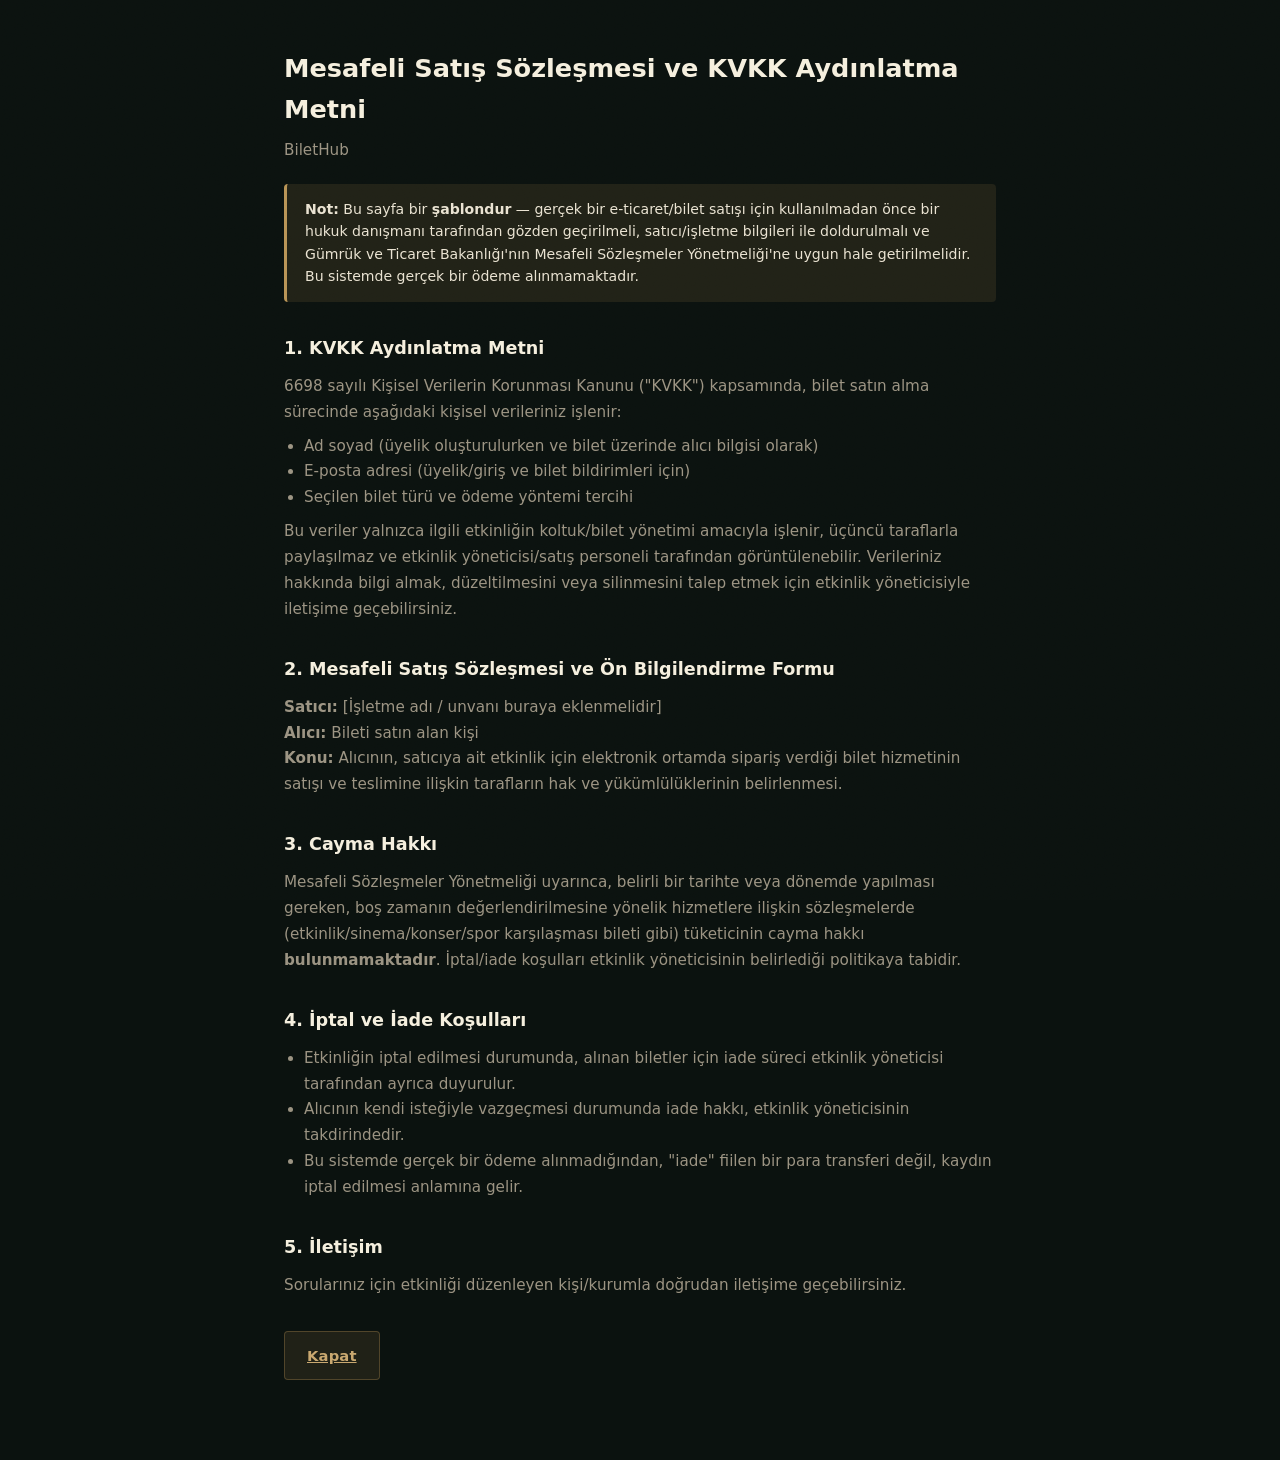
==== commit 30ba7fee: "4 istenen ozellik: sinirli bilet, koltuk rezervasyon genisletme, uyelikte ad/soyad, cinsiyet kaldiri" ====
--- a/legal.html
+++ b/legal.html
@@ -40,8 +40,8 @@
   <h2>1. KVKK Aydınlatma Metni</h2>
   <p>6698 sayılı Kişisel Verilerin Korunması Kanunu ("KVKK") kapsamında, bilet satın alma sürecinde aşağıdaki kişisel verileriniz işlenir:</p>
   <ul>
-    <li>Ad soyad (bilet üzerinde alıcı bilgisi olarak)</li>
-    <li>Cinsiyet (koltuk yerleşim tercihi amacıyla)</li>
+    <li>Ad soyad (üyelik oluşturulurken ve bilet üzerinde alıcı bilgisi olarak)</li>
+    <li>E-posta adresi (üyelik/giriş ve bilet bildirimleri için)</li>
     <li>Seçilen bilet türü ve ödeme yöntemi tercihi</li>
   </ul>
   <p>Bu veriler yalnızca ilgili etkinliğin koltuk/bilet yönetimi amacıyla işlenir, üçüncü taraflarla paylaşılmaz ve etkinlik yöneticisi/satış personeli tarafından görüntülenebilir. Verileriniz hakkında bilgi almak, düzeltilmesini veya silinmesini talep etmek için etkinlik yöneticisiyle iletişime geçebilirsiniz.</p>
--- a/style.css
+++ b/style.css
@@ -1,92 +1,103 @@
 /* ═══════════════════════════════════════════════════════════
-   BiletHub — "Editoryal Karanlık" tema
-   Kısıtlama ve tipografiden gelen premium: ince tek-piksel çizgiler,
-   düz dolgular (gradyan/parıltı yok), serif başlık + sade gövde fontu,
-   tek bir vurgu rengi (bordo). Bu, önceki "Gece Prizması" (mor+kehribar,
-   camsı parıltılı) temanın yerini alıyor — kullanıcı ikisini karşılaştırıp
-   bunu seçti; jenerik "AI SaaS kiti" hissi renk değil bu parıltı/gradyan/
-   aşırı-yuvarlak biçim dilinden geliyordu.
+   BiletHub — "Perde & Kadife" tema
+   Bilet konusunun kendi malzemesinden gelen bir kimlik: kadife perde
+   yeşili zemin, mat pirinç vurgu, bilet kütüğü/program listesi motifleri.
+   Önceki "Editoryal Karanlık" (sıcak siyah, tek bordo vurgu, Fraunces+
+   Outfit) temasının YERİNE geçiyor — kullanıcı önce o yönü seçmişti,
+   sonra "daha premium hissettiren, tamamen farklı" bir yön istedi. Bu
+   tema onun yerini alıyor; renk/font isimleri (--gold, --font-display vb.)
+   tarihsel nedenlerle aynı kaldı, DEĞERLERİ değişti.
    ═══════════════════════════════════════════════════════════ */
 
 /* Font linki HTML <head>'de (bkz. index.html vb.) — burada @import ile
    İKİNCİ bir istek olarak tekrar çekmiyoruz. @import ayrıca CSSOM
    oluşturulana kadar keşfedilmediği için (HTML <link>'e göre bir tur
    gecikme) performans açısından da daha kötüydü — bkz. güvenlik/
-   optimizasyon denetimi notları. Sadece ihtiyaç olan ağırlıklar
-   (400/500/600/700/800, italik yok — kullanılmıyor) çekiliyor.
-   Fraunces:wght@400;500;600;700 + Outfit:wght@400;500;600;700;800 */
+   optimizasyon denetimi notları. Sadece ihtiyaç olan ağırlıklar çekiliyor.
+   Cormorant:ital,wght@0,300;0,500;0,600;1,500 + Work Sans:wght@400;500;600;700 */
 
 :root{
-  /* Zemin — sıcak neredeyse-siyah (mor eğilim yok, kağıt/mürekkep hissi) */
-  --bg-deep: #0E0C09;
-  --bg: #14120F;
-  --bg-card: #1C1916;
-  --bg-card-hover: #221E1A;
-  --bg-elevated: #221E1A;
+  /* Zemin — kadife perde: YEŞİL eğilimli neredeyse-siyah (Editoryal
+     Karanlık'ın sıcak kahve-siyahının karşıtı bir karakter — "Perde &
+     Kadife" yönü, bkz. tasarım önizlemesi). */
+  --bg-deep: #060907;
+  --bg: #0B120F;
+  --bg-card: #101915;
+  --bg-card-hover: #16201A;
+  --bg-elevated: #16201A;
   /* İki ayrı iş: --surface içe gömülü kontroller (input, chip, stat) için
      çok soluk bir doku; --surface-raised modal/kart/panel gibi YÜKSELTİLMİŞ
      katmanlar için neredeyse opak düz zemin (camsı parıltı yok). */
-  --surface: rgba(255, 255, 255, 0.035);
-  --surface-raised: rgba(28, 25, 22, 0.97);
-  --surface-solid: #1C1916;
-
-  /* Kenarlıklar — ince tek-piksel çizgiler, parıltılı cam kenarlığı değil */
-  --border: rgba(255, 255, 255, 0.1);
-  --border-hover: rgba(255, 255, 255, 0.24);
-  --glass-bg: rgba(255, 255, 255, 0.035);
-  --glass-border: rgba(255, 255, 255, 0.1);
-
-  /* Metin — sıcak kırık beyaz (kağıt üstü mürekkep) */
-  --text: #F2EDE6;
-  --text-secondary: #9C9186;
-  --text-muted: #8B8074;
-  --text-bright: #FBF8F3;
-
-  /* Vurgu — tek renk: derin bordo. Bileşen CSS'i tarihsel olarak --gold*
-     isimleriyle yazıldığı için isimleri değiştirmek yerine takma ad
-     verdik: --gold artık "vurgu rengi" anlamına geliyor (ne altın ne mor). */
-  --accent: #9C2A4C;        /* buton dolgusu (üstünde beyaz metin) — beyazla 7.5:1 */
-  --accent-light: #C9587E;  /* ince degrade/çizgi kalıntıları için orta ton */
-  --accent-dim: #D9748F;    /* koyu zeminde OKUNAN metin rolü (rozet/etiket) — beyazdan değil, zemin karşıtlığından ölçüldü */
+  --surface: rgba(234, 227, 210, 0.04);
+  --surface-raised: rgba(16, 25, 21, 0.97);
+  --surface-solid: #101915;
+
+  /* Kenarlıklar — kadifede ince bir iplik gibi, parıltılı cam kenarlığı değil */
+  --border: rgba(234, 227, 210, 0.14);
+  --border-hover: rgba(212, 179, 120, 0.4);
+  --glass-bg: rgba(234, 227, 210, 0.04);
+  --glass-border: rgba(234, 227, 210, 0.14);
+
+  /* Metin — parşömen tonlu kırık beyaz */
+  --text: #EAE3D2;
+  --text-secondary: #9C9483;
+  --text-muted: #877F6E;
+  --text-bright: #F5EFDE;
+
+  /* Vurgu — mat pirinç (brass). Parlak/gradyan altın değil, düz metal
+     dolgu. Bileşen CSS'i tarihsel olarak --gold* isimleriyle yazıldığı
+     için isimleri değiştirmek yerine değerlerini güncelledik. */
+  --accent: #B99456;
+  --accent-light: #D4B378;
+  --accent-dim: #C9A870;
   --gold: var(--accent);
   --gold-light: var(--accent-light);
   --gold-dim: var(--accent-dim);
-  --gold-glow: rgba(156, 42, 76, 0.28);
-  --gold-subtle: rgba(156, 42, 76, 0.12);
-
-  /* Cinsiyet renkleri — koltuk numarası beyaz basıldığı için 4.5:1'i
-     geçecek kadar koyu tutuldu (önceki a11y turunda ölçülmüştü). Artık
-     gradyan/parıltı yok, düz dolgu + ince kenarlık. */
-  --male: #3569BE;
-  --male-border: #4E86DC;
-  --male-bg: rgba(53, 105, 190, 0.16);
-
-  --female: #A84770;
-  --female-border: #D8759F;
-  --female-bg: rgba(168, 71, 112, 0.16);
-
-  /* Durum — satılan kehribar: vurgu bordosundan ayrı bir iş yapıyor,
-     mavi/gül dolgularla karışmaması için farklı bir ton. */
+  --gold-glow: rgba(185, 148, 86, 0.24);
+  --gold-subtle: rgba(185, 148, 86, 0.12);
+
+  /* Dolu koltuk rengi — eskiden cinsiyete göre iki ayrı renk (erkek/kadın)
+     kullanılıyordu, artık cinsiyet ayrımı yok, tek bir "dolu" tonu. */
+  --taken: #3E5C73;
+  --taken-border: #5C82A0;
+  --taken-bg: rgba(62, 92, 115, 0.18);
+
+  /* Durum — satılan kehribar AYNEN KALIYOR: pirinç vurgudan (buton/aktif
+     durum) ayrı bir iş yapıyor, mavi/gül dolgularla karışmaması için hâlâ
+     dördüncü, farklı bir ton (eski "fener ışığı" amberi kadife/pirinç
+     dünyasına da uyuyor). */
   --sold: #E8A44C;
   --sold-light: #F6BC6E;
   --sold-glow: rgba(232, 164, 76, 0.22);
-  --access: #2FD4C0;         /* erişilebilir koltuk rozeti */
-  --empty-bg: rgba(255, 255, 255, 0.03);
-  --empty-border: rgba(255, 255, 255, 0.13);
-  --seat-bg: rgba(255, 255, 255, 0.03);
+  /* Bordo/şarap — sadece kıtlık/durum METNİ için (bkz. program listesi
+     "Son N koltuk"), koltuk halkası rengiyle KARIŞTIRILMIYOR bilerek. */
+  --claret: #8C2A3D;
+  --claret-bright: #B5405A;
+  --access: #3DBF9E;         /* erişilebilir koltuk rozeti — pirinç/kadife dünyasına uygun zümrüt, koyu metinle (bkz. #04322D) yeterli kontrast için aydınlık tutuldu */
+  --empty-bg: rgba(234, 227, 210, 0.03);
+  --empty-border: rgba(234, 227, 210, 0.18);
+  --seat-bg: rgba(234, 227, 210, 0.03);
   --success: #3ECF8E;
   --danger: #E2565A;
-  --warn: #E0A44A;
+  --warn: #C9A870;
 
   /* Koyu zeminde yüzey tonları */
-  --tint: rgba(255, 255, 255, 0.03);
-  --tint-2: rgba(255, 255, 255, 0.055);
-  --tint-3: rgba(255, 255, 255, 0.09);
+  --tint: rgba(234, 227, 210, 0.03);
+  --tint-2: rgba(234, 227, 210, 0.055);
+  --tint-3: rgba(234, 227, 210, 0.09);
 
   /* Üst kenar parlaması — artık yalnızca gerçek 3D ihtiyaç duyulan tek
      yerde (stadyum sahası) kullanılıyor, koltuklarda kaldırıldı. */
-  --hi: rgba(255, 255, 255, 0.08);
-  --hi-soft: rgba(255, 255, 255, 0.16);
+  --hi: rgba(234, 227, 210, 0.06);
+  --hi-soft: rgba(234, 227, 210, 0.12);
+
+  /* Bilet kütüğü (stub) için AYRI bir yüzey — kadife zemine kağıt/parşömen
+     katmanı olarak biniyor (bkz. ticketView), diğer her şey kadife üstünde
+     kalıyor. "Kadife üstünde kağıt" — iki dokuyu bilerek ayırıyor. */
+  --parchment: #F1E9D8;
+  --parchment-line: #DACBA6;
+  --ink: #1B1712;
+  --ink-dim: #5B5142;
 
   /* Gölgeler — düz ve sığ; renkli "glow" yok */
   --sh-1: rgba(0, 0, 0, 0.24);
@@ -109,10 +120,12 @@
   --shadow-md: 0 4px 14px rgba(0, 0, 0, 0.34);
   --shadow-lg: 0 10px 28px rgba(0, 0, 0, 0.4);
 
-  /* Tipografi — serif başlık (Fraunces) + sade gövde (Outfit). İkisi de
-     Inter/Roboto/Arial değil, kasıtlı bir eşleşme. */
-  --font: 'Outfit', 'Inter', system-ui, -apple-system, sans-serif;
-  --font-display: 'Fraunces', Georgia, serif;
+  /* Tipografi — ince/yüksek-kontrastlı serif başlık (Cormorant) + sıcak
+     hümanist gövde (Work Sans). İkisi de Inter/Space Grotesk değil,
+     kasıtlı bir eşleşme — "program/kütük" hissi Cormorant'ın inceliğinden
+     geliyor. */
+  --font: 'Work Sans', 'Segoe UI', system-ui, -apple-system, sans-serif;
+  --font-display: 'Cormorant', Georgia, 'Times New Roman', serif;
 }
 
 /* ===== Reset & Base ===== */
@@ -125,12 +138,26 @@
   line-height: 1.6;
   min-height: 100vh;
   overflow-x: hidden;
+  position: relative;
 }
 
 /* Zeminde yüzen bulanık kapsüller (eski "Gece Prizması" mirası) kaldırıldı —
    editoryal dil metnin düz bir zemin üstünde durmasını istiyor, arkada
    ışık topu/spotlight yok. Öğeler DOM'da zararsız biçimde kalıyor. */
 .bg-decor{ display: none; }
+
+/* Kadife dokusu — ince bir SVG gren, gerçek kumaş hissi için. Tamamen
+   kararlı (CSS-only), tıklamayı/erişilebilirliği etkilemiyor. */
+body::before{
+  content: '';
+  position: fixed;
+  inset: 0;
+  pointer-events: none;
+  z-index: 0;
+  opacity: 0.05;
+  mix-blend-mode: overlay;
+  background-image: url("data:image/svg+xml,%3Csvg xmlns='http://www.w3.org/2000/svg' width='120' height='120'%3E%3Cfilter id='n'%3E%3CfeTurbulence type='fractalNoise' baseFrequency='0.9' numOctaves='2' stitchTiles='stitch'/%3E%3C/filter%3E%3Crect width='100%25' height='100%25' filter='url(%23n)'/%3E%3C/svg%3E");
+}
 
 button{ font-family: inherit; cursor: pointer; border: none; background: none; }
 input{ font-family: inherit; }
@@ -188,7 +215,7 @@
   margin: 0 auto 22px;
   border-radius: var(--radius-lg);
   background: var(--gold-subtle);
-  border: 1px solid rgba(156, 42, 76, 0.24);
+  border: 1px solid rgba(185, 148, 86, 0.32);
   color: var(--gold);
   display: flex;
   align-items: center;
@@ -259,23 +286,24 @@
   letter-spacing: 0.01em;
 }
 
+/* Mühür butonu — mat pirinç dolgu + koyu mürekkep metin (beyaz metin orta
+   tonlu pirinçte yeterli kontrast vermiyordu, bkz. a11y notu). */
 .btn-primary, .btn-gold{
   background: var(--gold);
-  color: #fff;
+  color: var(--ink);
 }
 .btn-primary:hover, .btn-gold:hover{
-  background: var(--accent-dim, #7E2039);
-  background: #841F3E;
+  background: var(--gold-light);
 }
 .btn-primary:active, .btn-gold:active{ transform: translateY(1px); }
 
 .btn-ghost-gold{
   background: var(--gold-subtle);
-  border: 1px solid rgba(156, 42, 76, 0.28);
+  border: 1px solid rgba(185, 148, 86, 0.32);
   color: var(--gold-dim);
 }
 .btn-ghost-gold:hover{
-  background: rgba(156, 42, 76, 0.18);
+  background: rgba(185, 148, 86, 0.2);
   border-color: var(--gold);
 }
 
@@ -338,7 +366,7 @@
   letter-spacing: 1px;
   color: var(--gold-dim);
   background: var(--gold-subtle);
-  border: 1px solid rgba(156, 42, 76, 0.22);
+  border: 1px solid rgba(185, 148, 86, 0.3);
   padding: 7px 14px;
   border-radius: var(--radius-tag);
 }
@@ -388,6 +416,14 @@
   padding: 28px 30px;
   animation: fadeInUp 0.4s cubic-bezier(0.16, 1, 0.3, 1) both;
   position: relative;
+  /* .page tek sütunlu bir grid (bkz. üstte) — grid item'ların varsayılan
+     min-width:auto'su, içindeki geniş/sıkışmayan bir çocuğun (koltuk
+     ızgarası gibi) içerik genişliğinden AŞAĞI küçülmesini engelliyordu,
+     bu da paneli ve dolayısıyla TÜM sayfayı viewport'tan taşırıp mobilde
+     yatay kayan/uzaklaştırılmış bir görünüme yol açıyordu. min-width:0
+     panelin kendi .grid-scroll'unun (overflow-x:auto) işini yapmasına
+     izin veriyor. */
+  min-width: 0;
 }
 .panel:nth-child(1){ animation-delay: 0.03s; }
 .panel:nth-child(2){ animation-delay: 0.06s; }
@@ -459,7 +495,7 @@
 .preset-chip.is-active{
   background: var(--gold);
   border-color: var(--gold);
-  color: #fff;
+  color: var(--ink);
   font-weight: 700;
 }
 
@@ -623,14 +659,13 @@
 .filter-chip.is-active {
   background: var(--gold);
   border-color: var(--gold);
-  color: #fff;
-}
-.filter-chip.is-active .swatch { border-color: rgba(255, 255, 255, 0.6); }
+  color: var(--ink);
+}
+.filter-chip.is-active .swatch { border-color: rgba(27, 23, 18, 0.5); }
 /* .filter-chip kendi display: inline-flex kuralını tanımladığı için
    tarayıcının varsayılan [hidden]{display:none} kuralını (UA-origin,
    eşit önem/özgüllükte author kuralına kaybediyor) burada AÇIKÇA ezmemiz
-   gerekiyor — yoksa element.hidden=true JS'te hiçbir görsel etki yapmaz
-   (bkz. futbol modunda Erkek/Kadın çiplerinin gizlenmesi). */
+   gerekiyor — yoksa element.hidden=true JS'te hiçbir görsel etki yapmaz. */
 .filter-chip[hidden]{ display: none; }
 
 .swatch.sold-swatch { background: var(--gold); border-color: var(--gold); }
@@ -669,15 +704,13 @@
 .swatch{
   width: 18px;
   height: 18px;
-  border-radius: var(--radius-xs);
+  border-radius: 50%;
   display: inline-block;
   border: 1.5px solid;
   transition: transform .15s ease;
 }
 .swatch:hover{ transform: scale(1.15); }
 .swatch.empty{ background: var(--empty-bg); border-color: var(--empty-border); }
-.swatch.male{ background: var(--male); border-color: var(--male-border); }
-.swatch.female{ background: var(--female); border-color: var(--female-border); }
 
 .stats{ display: flex; gap: 8px; flex-wrap: wrap; }
 .stat{
@@ -917,69 +950,65 @@
 .event-filter-price input{ width: 90px; }
 .event-filter-name{ flex: 1 1 200px; min-width: 160px; }
 
+/* ═══════════════════════════════════════
+   PROGRAM LİSTESİ — etkinlikler kart ızgarası değil, bir tiyatro/gala
+   programı gibi tek sütun sıralanıyor: tarih sol sabit sütun, doluluk sağda
+   sessizce bekliyor. "Perde & Kadife" yönünün kütük/program motifi.
+   ═══════════════════════════════════════ */
 .event-grid{
-  display: grid;
-  grid-template-columns: repeat(auto-fill, minmax(280px, 1fr));
+  display: flex;
+  flex-direction: column;
+}
+.program-row{
+  display: flex;
+  align-items: center;
   gap: 20px;
-}
-/* Kart: düz zemin, ince tek-piksel kenarlık, gölge/parıltı yok. Afiş kartın
-   ÜSTÜNE tam kenara kadar (full-bleed) oturuyor — dergi/galeri hissi. */
-.event-card{
-  background: var(--surface-raised);
-  border: 1px solid var(--glass-border);
-  border-radius: var(--radius-lg);
-  overflow: hidden;
-  display: flex;
-  flex-direction: column;
-  transition: border-color .2s ease;
-}
-.event-card:hover{ border-color: var(--border-hover); }
-.event-card[data-status="archived"]{ opacity: .55; }
-.event-card-top{
-  display: flex;
-  align-items: center;
-  justify-content: space-between;
-  gap: 8px;
-  padding: 18px 22px 0;
-}
-/* Eskiden dolgulu "hap" rozetti — artık düz metin etiket: küçük harf
-   boyutu, geniş harf aralığı, arka plan yok. */
-.event-venue-badge{
-  font-size: .7rem;
-  font-weight: 700;
-  text-transform: uppercase;
-  letter-spacing: .1em;
-  color: var(--gold-dim);
-}
-.event-status-badge{
-  font-size: .68rem;
-  font-weight: 700;
-  text-transform: uppercase;
-  letter-spacing: .06em;
-  color: var(--success);
-}
-.event-status-badge[data-status="archived"]{ color: var(--text-muted); }
-.event-card-name{
-  font-family: var(--font-display);
-  font-size: 1.25rem;
-  font-weight: 600;
-  color: var(--text-bright);
-  margin: 6px 22px 0;
-  padding-bottom: 12px;
+  padding: 20px 8px;
   border-bottom: 1px solid var(--border);
-}
-.event-card-date{ font-size: .85rem; color: var(--text-secondary); padding: 12px 22px 0; }
-.event-card-note{
-  font-size: .8rem;
-  color: var(--gold-dim);
-  padding: 8px 22px 0;
-  white-space: pre-wrap;
-}
-.event-card-note[hidden]{ display: none; }
-.event-card-occupancy{ display: flex; flex-direction: column; gap: 6px; padding: 0 22px; }
-.event-card-occupancy span{ font-size: .78rem; color: var(--text-muted); }
-.event-card-actions{ display: flex; flex-wrap: wrap; gap: 8px; padding: 4px 22px 22px; margin-top: 4px; }
-.event-card-actions .btn{ flex: 1 1 auto; }
+  transition: background .2s ease;
+  flex-wrap: wrap;
+}
+.program-row:first-child{ border-top: 1px solid var(--border); }
+.program-row:hover{ background: rgba(234, 227, 210, 0.03); }
+.program-row[data-status="archived"]{ opacity: .5; }
+
+.program-date{ width: 60px; flex-shrink: 0; text-align: center; }
+.program-date .day{
+  font-family: var(--font-display); font-size: 1.85rem; font-weight: 600;
+  color: var(--gold-dim); line-height: 1;
+}
+.program-date .mon{
+  font-size: .64rem; text-transform: uppercase; letter-spacing: .12em; color: var(--text-muted);
+}
+
+.program-poster{
+  width: 54px; height: 54px; border-radius: var(--radius-sm); object-fit: cover;
+  flex-shrink: 0; background: var(--gold-subtle);
+}
+
+.program-info{ flex: 1 1 240px; min-width: 0; }
+.program-info-top{ display: flex; align-items: center; gap: 10px; margin-bottom: 4px; flex-wrap: wrap; }
+.program-venue{
+  font-size: .68rem; font-weight: 700; text-transform: uppercase; letter-spacing: .1em; color: var(--gold-dim);
+}
+.program-status-badge{
+  font-size: .64rem; font-weight: 700; text-transform: uppercase; letter-spacing: .06em; color: var(--success);
+}
+.program-status-badge[data-status="archived"]{ color: var(--text-muted); }
+.program-info h3{
+  font-family: var(--font-display); font-size: 1.22rem; font-weight: 500; color: var(--text-bright);
+  margin: 0; line-height: 1.25;
+}
+.program-date-full{ font-size: .8rem; color: var(--text-secondary); margin-top: 2px; }
+.program-note{
+  font-size: .8rem; color: var(--text-secondary); margin-top: 6px; white-space: pre-wrap;
+}
+.program-note[hidden]{ display: none; }
+
+.program-fill{ display: flex; flex-direction: column; gap: 6px; width: 170px; flex-shrink: 0; }
+.program-fill span{ font-size: .76rem; color: var(--text-muted); font-variant-numeric: tabular-nums; }
+
+.program-actions{ display: flex; gap: 8px; flex-shrink: 0; }
 
 .event-name-badge{ font-size: .82rem; font-weight: 600; color: var(--text-secondary); }
 .event-name-badge[hidden]{ display: none; }
@@ -1031,7 +1060,7 @@
   transition: border-color .2s ease, color .2s ease, background .2s ease;
 }
 .mode-chip:hover{ border-color: var(--gold); color: var(--gold-dim); }
-.mode-chip.is-active{ background: var(--gold); border-color: var(--gold); color: #fff; }
+.mode-chip.is-active{ background: var(--gold); border-color: var(--gold); color: var(--ink); }
 
 /* Grid Toolbar & Search Box */
 .grid-toolbar {
@@ -1065,8 +1094,6 @@
 
 /* Dinamik Filtre & Arama Vurguları */
 .seat-grid.filter-empty .seat:not(.empty),
-.seat-grid.filter-male .seat:not(.male),
-.seat-grid.filter-female .seat:not(.female),
 .seat-grid.filter-sold .seat:not(.sold),
 .seat-grid.search-active .seat:not(.search-match) {
   opacity: 0.15;
@@ -1090,7 +1117,7 @@
 .grid-scroll{ overflow-x: auto; padding-bottom: 10px; text-align: center; }
 .grid-scroll::-webkit-scrollbar{ height: 6px; }
 .grid-scroll::-webkit-scrollbar-track{ background: var(--tint); border-radius: 3px; }
-.grid-scroll::-webkit-scrollbar-thumb{ background: rgba(156, 42, 76, 0.25); border-radius: 3px; }
+.grid-scroll::-webkit-scrollbar-thumb{ background: rgba(185, 148, 86, 0.32); border-radius: 3px; }
 
 .seat-grid{ display: inline-grid; gap: 10px; margin: 0 auto; padding: 8px; }
 
@@ -1098,7 +1125,11 @@
   position: relative;
   width: 50px;
   height: 50px;
-  border-radius: var(--radius-xs);
+  /* Blok/havuz kartları (.stadium-block, sonradan tanımlı) kendi
+     dikdörtgen border-radius'unu ezerek kazanıyor — bu yüzden yuvarlak
+     hâle sadece gerçek tekil koltuklar (klasik + blok içi) geliyor,
+     tıpkı "Perde & Kadife" önizlemesindeki koltuk noktaları gibi. */
+  border-radius: 50%;
   border: 1px solid var(--empty-border);
   background: var(--seat-bg);
   color: var(--text-secondary);
@@ -1112,16 +1143,15 @@
 }
 .seat:hover{ transform: translateY(-2px); background: var(--tint-2); z-index: 2; }
 
-.seat.male{ background: var(--male); border-color: var(--male-border); color: #fff; }
-.seat.female{ background: var(--female); border-color: var(--female-border); color: #fff; }
-
-/* Satılan koltuk — kehribar halka. Cinsiyet dolgusunun ÜZERİNE binen ayrı
-   bir katman olduğu için vurgu bordosundan farklı bir ton kullanıyor;
-   yoksa halka mavi/gül dolgu üstünde kayboluyordu. */
+.seat.taken{ background: var(--taken); border-color: var(--taken-border); color: #fff; }
+
+/* Satılan koltuk — kehribar halka. Dolu koltuk dolgusunun ÜZERİNE binen
+   ayrı bir katman olduğu için vurgu bordosundan farklı bir ton kullanıyor;
+   yoksa halka dolgu üstünde kayboluyordu. */
 .seat.sold{ box-shadow: 0 0 0 2px var(--sold) inset; }
 
 .seat.bulk-selected{
-  box-shadow: 0 0 0 2px var(--male-border) inset, 0 0 0 5px var(--male-bg);
+  box-shadow: 0 0 0 2px var(--gold) inset, 0 0 0 5px var(--gold-subtle);
   transform: translateY(-2px);
 }
 
@@ -1204,10 +1234,9 @@
   white-space: normal; text-align: center;
   position: relative;
   overflow: hidden;
-  /* Renk artık cinsiyete değil fiyat katmanına göre (satır içi stil,
-     bkz. renderStadiumGrid) — o katman renklerinin hepsi beyaz metinle
-     4.5:1+ verecek şekilde seçildi, durum sınıfından (erkek/kadın/boş)
-     bağımsız olarak beyaz sabitleniyor. */
+  /* Renk fiyat katmanına göre (satır içi stil, bkz. renderStadiumGrid) —
+     o katman renklerinin hepsi beyaz metinle 4.5:1+ verecek şekilde
+     seçildi, durum sınıfından (dolu/boş) bağımsız olarak beyaz sabitleniyor. */
   color: #fff !important;
 }
 .stadium-block .seat-num{ font-weight: 700; position: relative; z-index: 1; }
@@ -1264,6 +1293,19 @@
 }
 .seat-grid.general-mode .stadium-block.sold{ background: var(--gold-subtle); }
 
+/* Bir stadyum bloğunun İÇİNDE tek tek koltuk seçimi (bkz. enterBlockView/
+   renderBlockSeatGrid) — sütun sayısı JS'te satır içi stil olarak
+   ayarlanıyor (kapasitenin karekökü), burada sadece geri dön butonunun
+   ızgarayı bölmemesi ve satır yüksekliği ayarlanıyor. */
+.seat-grid.block-seat-mode{
+  grid-auto-rows: 50px;
+}
+.block-back-btn{
+  grid-column: 1 / -1;
+  margin-bottom: 8px;
+  justify-self: start;
+}
+
 /* ===== Fiyat katmanı lejantı (yalnızca futbol) ===== */
 .stadium-legend{
   display: flex;
@@ -1387,8 +1429,6 @@
   transition: border-color .2s ease, color .2s ease, background .2s ease;
 }
 .choice-btn:hover{ border-color: var(--gold); color: var(--gold-dim); background: var(--gold-subtle); }
-.choice-btn.choice-male:hover{ border-color: var(--male); color: var(--male-border); background: var(--male-bg); }
-.choice-btn.choice-female:hover{ border-color: var(--female); color: var(--female-border); background: var(--female-bg); }
 
 .modal-info-text{ color: var(--text-secondary); font-size: .94rem; line-height: 1.7; margin: 0 0 22px; }
 .modal-info-actions{ display: flex; flex-wrap: wrap; gap: 10px; justify-content: center; }
@@ -1410,6 +1450,140 @@
 }
 .buyer-name-input:focus{ border-color: var(--gold); background: var(--tint-2); outline: none; }
 .buyer-note{ font-size: .78rem; color: var(--text-muted); margin: 0 0 16px; min-height: 1em; }
+
+/* Kayıt Ol sekmesinde ad/soyad — Giriş Yap'ta hiç görünmüyor (bkz. auth.js
+   setAuthTab). İki input yan yana, ortak alt boşluk row'un kendisinde. */
+.signup-name-row{ display: flex; gap: 10px; margin-bottom: 10px; }
+.signup-name-row .buyer-name-input{ margin-bottom: 0; }
+.signup-name-row[hidden]{ display: none; }
+
+/* Giriş Yap / Kayıt Ol sekmeleri — hangisi seçiliyse ona göre farklı bir
+   Supabase Auth çağrısı yapılıyor (bkz. script.js setAuthTab). .mode-chip'in
+   var olan pil-buton görünümünü yeniden kullanıyor. */
+.auth-tabs{ display: flex; gap: 8px; margin-bottom: 18px; justify-content: center; }
+
+/* Etkinlik listesi görünüm sekmeleri (Yaklaşan/Geçmiş/Favorilerim) --
+   .mode-chip'in aynı pil-buton görünümü, bkz. script.js setEventViewMode. */
+.event-view-tabs{ display: flex; gap: 8px; margin-bottom: 20px; flex-wrap: wrap; }
+
+/* Etkinlik satırındaki favori yıldızı — dolgu yok, sadece renk değişimiyle
+   dolu/boş yıldız arasında ayrım yapıyor (tıklanabilir olduğu belli olsun
+   diye hover'da büyüyor). */
+.favorite-star{
+  font-size: 1.15rem; line-height: 1; color: var(--text-muted);
+  transition: color .15s ease, transform .15s ease; flex-shrink: 0;
+}
+.favorite-star:hover{ color: var(--gold-dim); transform: scale(1.15); }
+.favorite-star.is-favorite{ color: var(--gold); }
+
+/* Bildirim çanı — yeni/yaklaşan/bitmek üzere etkinlikler için, events
+   dizisinden anlık hesaplanıyor (bkz. computeNotifications). Site genelinde
+   emoji yok, tüm ikonlar ince çizgili SVG (bkz. .modal-close) — çan da
+   aynı dile uyuyor. */
+.notif-wrap{ position: relative; }
+.notif-bell{
+  position: relative;
+  width: 48px; height: 48px; padding: 0;
+  display: flex; align-items: center; justify-content: center;
+}
+.notif-bell svg{ width: 19px; height: 19px; }
+.notif-badge{
+  position: absolute; top: 4px; right: 4px;
+  min-width: 16px; height: 16px; padding: 0 3px;
+  border-radius: 999px;
+  background: var(--danger); color: #fff;
+  font-size: .62rem; font-weight: 700; line-height: 16px; text-align: center;
+  font-variant-numeric: tabular-nums;
+  box-shadow: 0 0 0 2px var(--surface-solid);
+}
+.notif-badge[hidden]{ display: none; }
+
+.notif-panel{
+  position: absolute; top: calc(100% + 10px); left: 0;
+  width: 340px; max-height: 380px; overflow-y: auto;
+  background: var(--surface-raised);
+  border: 1px solid var(--border);
+  border-radius: var(--radius-lg);
+  box-shadow: 0 16px 40px rgba(0,0,0,0.45);
+  z-index: 60;
+}
+.notif-panel[hidden]{ display: none; }
+.notif-panel-header{
+  padding: 14px 18px;
+  font-family: var(--font-display);
+  font-size: 1.05rem; font-weight: 600; color: var(--text-bright);
+  border-bottom: 1px solid var(--border);
+}
+.notif-panel-list{ display: flex; flex-direction: column; }
+.notif-item{
+  display: flex; flex-direction: column; gap: 2px;
+  width: 100%; text-align: left;
+  padding: 12px 18px;
+  background: none; border: none; border-bottom: 1px solid var(--border);
+  cursor: pointer;
+  transition: background .15s ease;
+}
+.notif-item:last-child{ border-bottom: none; }
+.notif-item:hover{ background: var(--tint); }
+.notif-item-tag{
+  font-size: .64rem; font-weight: 700; text-transform: uppercase; letter-spacing: .08em;
+  color: var(--text-muted);
+}
+.notif-item-ending .notif-item-tag{ color: var(--danger); }
+.notif-item-new .notif-item-tag{ color: var(--gold-dim); }
+.notif-item-name{
+  display: block;
+  font-family: var(--font-display);
+  font-size: 1rem; font-weight: 500; color: var(--text-bright);
+  line-height: 1.3;
+}
+.notif-item-desc{ font-size: .82rem; color: var(--text-secondary); }
+.notif-empty{ padding: 24px 18px; color: var(--text-muted); font-size: .88rem; text-align: center; }
+
+@media (max-width: 640px){
+  .notif-panel{ width: min(340px, 88vw); left: auto; right: 0; }
+}
+
+/* Giriş/kayıt basarili olunca "girişin başarılı" net biçimde görünsün diye --
+   bir toast'a güvenmek yetmiyordu, kullanıcı kaçırabiliyordu. */
+.login-success-note{
+  font-size: .86rem;
+  font-weight: 600;
+  color: var(--success);
+  background: rgba(62, 207, 142, 0.1);
+  border: 1px solid rgba(62, 207, 142, 0.3);
+  border-radius: var(--radius-sm);
+  padding: 10px 14px;
+  margin: 0 0 16px;
+}
+.login-success-note[hidden], .login-success-note:empty{ display: none; }
+
+/* "Şifremi unuttum" gibi ikincil eylemler — buton gibi görünmesin, düz bir
+   metin linki gibi, ana Giriş Yap/Kayıt Ol butonunun gölgesinde kalsın. */
+.link-btn{
+  display: block;
+  margin: 12px auto 0;
+  background: none;
+  border: none;
+  color: var(--text-muted);
+  font-size: .8rem;
+  text-decoration: underline;
+  text-underline-offset: 2px;
+}
+.link-btn:hover{ color: var(--gold-dim); }
+
+/* Hata değil ama önemli bilgi — "onay linki gönderildi" gibi mesajlar için,
+   kırmızı .login-error ile karıştırılmasın diye nötr pirinç ton. */
+.login-info-note{
+  font-size: .85rem;
+  color: var(--gold-dim);
+  background: var(--gold-subtle);
+  border: 1px solid rgba(185, 148, 86, 0.3);
+  border-radius: var(--radius-sm);
+  padding: 10px 14px;
+  margin: 14px 0 0;
+}
+.login-info-note[hidden]{ display: none; }
 .hold-countdown{
   font-size: .78rem;
   font-weight: 600;
@@ -1450,37 +1624,82 @@
 .payment-disclaimer[hidden]{ display: none; }
 
 /* ═══════════════════════════════════════
-   TICKET VIEW (QR + bilet kodu)
-   ═══════════════════════════════════════ */
-.ticket-modal{ max-width: 400px; }
+   TICKET VIEW — kadife üstünde kağıt: bilet gerçek bir kütük/stub gibi,
+   parşömen zemin + koparma çizgisi + yan "Admit One" etiketiyle basılıyor.
+   ═══════════════════════════════════════ */
+.ticket-modal{ max-width: 440px; }
 .ticket-card{
-  background: var(--bg-card);
-  border: 1px dashed var(--gold);
-  border-radius: var(--radius-sm);
-  padding: 22px;
+  background: var(--parchment);
+  border-radius: var(--radius-sm);
   margin-bottom: 20px;
   display: flex;
+  align-items: stretch;
+  box-shadow: var(--shadow-lg);
+  position: relative;
+}
+.ticket-stub-main{
+  flex: 1;
+  min-width: 0;
+  padding: 26px 20px;
+  display: flex;
   flex-direction: column;
   align-items: center;
   gap: 6px;
 }
-.ticket-event-name{ font-family: var(--font-display); font-size: 1.15rem; font-weight: 600; color: var(--text-bright); text-align: center; }
-.ticket-seat-label{ font-size: .95rem; font-weight: 700; color: var(--gold-dim); }
-.ticket-tier-label{ font-size: .85rem; color: var(--text-secondary); }
-.ticket-buyer-name{ font-size: .85rem; color: var(--text-secondary); }
+.ticket-event-name{ font-family: var(--font-display); font-size: 1.2rem; font-weight: 600; color: var(--ink); text-align: center; }
+.ticket-seat-label{ font-size: .95rem; font-weight: 700; color: var(--claret); }
+.ticket-tier-label{ font-size: .85rem; color: var(--ink-dim); }
+.ticket-buyer-name{ font-size: .85rem; color: var(--ink-dim); }
 .ticket-buyer-name[hidden]{ display: none; }
 .ticket-qr{ margin: 14px 0 8px; }
 .ticket-qr svg{ display: block; width: 160px; height: 160px; }
 .ticket-code{
   font-family: 'Courier New', monospace;
-  font-size: .82rem;
-  letter-spacing: 1px;
-  color: var(--text);
-  background: var(--gold-subtle);
+  font-size: .78rem;
+  letter-spacing: .5px;
+  color: var(--ink-dim);
+  background: rgba(27, 23, 18, 0.06);
   padding: 6px 12px;
   border-radius: var(--radius-tag);
 }
-.ticket-checkin-status{ font-size: .78rem; color: var(--text-muted); margin-top: 8px; }
+.ticket-checkin-status{ font-size: .78rem; color: var(--ink-dim); margin-top: 8px; }
+
+/* Koparma çizgisi — kesikli çizgi + modal zeminiyle aynı renkte iki
+   "delik" (üst/alt), gerçek bir bilet kütüğünün perforasyonu gibi. */
+.ticket-perf{
+  width: 0;
+  flex-shrink: 0;
+  border-left: 2px dashed var(--parchment-line);
+  position: relative;
+}
+.ticket-perf::before, .ticket-perf::after{
+  content: '';
+  position: absolute;
+  width: 20px; height: 20px;
+  background: var(--surface-raised);
+  border-radius: 50%;
+  left: -11px;
+}
+.ticket-perf::before{ top: -10px; }
+.ticket-perf::after{ bottom: -10px; }
+
+.ticket-side{
+  width: 44px;
+  flex-shrink: 0;
+  display: flex;
+  align-items: center;
+  justify-content: center;
+  padding: 16px 0;
+}
+.ticket-side span{
+  writing-mode: vertical-rl;
+  text-orientation: mixed;
+  font-size: .66rem;
+  letter-spacing: .2em;
+  text-transform: uppercase;
+  color: var(--claret);
+  font-weight: 600;
+}
 .btn-danger-ghost{
   background: transparent;
   border: 1px solid rgba(217, 80, 80, 0.35);
@@ -1499,6 +1718,10 @@
   .modal-overlay[hidden]{ display: none !important; }
   .modal-close, .ticket-actions{ display: none !important; }
   .modal{ box-shadow: none !important; border: none !important; }
+  /* Perforasyon "delikleri" kadife zemin rengini gösteriyordu (bkz.
+     .ticket-perf) — kağıda basılınca beyazın üstünde koyu noktalar olarak
+     çıkardı, burada beyaza çeviriyoruz. */
+  .ticket-perf::before, .ticket-perf::after{ background: #fff !important; }
 }
 
 /* ═══════════════════════════════════════
@@ -1545,16 +1768,9 @@
 .my-ticket-history-item .hist-event{ font-weight: 700; color: var(--text-bright); }
 .my-ticket-history-item .hist-seat{ color: var(--text-muted); font-size: .78rem; }
 
-/* ═══════════════════════════════════════
-   AFİŞ GÖRSELİ — kartın kenarına tam oturuyor (full-bleed)
-   ═══════════════════════════════════════ */
-.event-card-poster{
-  width: 100%;
-  height: 150px;
-  object-fit: cover;
-  display: block;
-  background: var(--gold-subtle);
-}
+/* Afiş görseli artık program satırında küçük bir küçük resim (bkz.
+   .program-poster, PROGRAM LİSTESİ bölümünde tanımlı) — eski full-bleed
+   kart afişi kaldırıldı. */
 .poster-row{ display: flex; gap: 10px; flex-wrap: wrap; }
 .poster-row input{
   flex: 1 1 260px;
@@ -1583,6 +1799,11 @@
    ═══════════════════════════════════════ */
 .dynamic-toggle{ display: flex; align-items: center; gap: 10px; font-size: .9rem; color: var(--text); margin-bottom: 12px; cursor: pointer; }
 .dynamic-toggle input{ width: 17px; height: 17px; accent-color: var(--gold); }
+
+/* Etkinlik başına ödeme yöntemi seçimi (Kart/Nakit) — hem oluşturma
+   modalinde hem etkinlik ayarlarında aynı satır düzeni. */
+.payment-method-row{ display: flex; gap: 18px; flex-wrap: wrap; align-items: center; }
+.payment-method-row .dynamic-toggle{ margin-bottom: 0; }
 .dynamic-row{ display: flex; gap: 12px; flex-wrap: wrap; align-items: flex-end; }
 .dynamic-row .field{ min-width: 130px; }
 .dynamic-row input{
@@ -1660,7 +1881,11 @@
   .event-list-view{ padding: 22px 16px 60px; }
   .event-list-header-actions{ width: 100%; }
   .event-list-header-actions .btn{ flex: 1 1 auto; }
-  .event-grid{ grid-template-columns: 1fr; }
+  .program-row{ gap: 12px; padding: 16px 4px; }
+  .program-poster{ width: 44px; height: 44px; }
+  .program-fill{ width: 100%; order: 5; }
+  .program-actions{ width: 100%; order: 6; }
+  .program-actions .btn{ flex: 1 1 auto; }
 
   .event-filter-bar{ padding: 12px; gap: 10px; }
   .event-filter-name{ flex: 1 1 100%; }
@@ -1694,10 +1919,13 @@
   .modal{ padding: 24px 20px; }
   .ticket-qr svg{ width: 140px; height: 140px; }
   .modal-info-actions .btn{ flex: 1 1 100%; }
+  /* Dar ekranda kütük/perforasyon şeridine yer yok — sadece ana bilet
+     içeriği kalıyor. */
+  .ticket-perf, .ticket-side{ display: none; }
 }
 
 /* Custom scrollbar */
 ::-webkit-scrollbar{ width: 8px; }
 ::-webkit-scrollbar-track{ background: var(--bg); }
-::-webkit-scrollbar-thumb{ background: rgba(156, 42, 76, 0.22); border-radius: 4px; }
-::-webkit-scrollbar-thumb:hover{ background: rgba(156, 42, 76, 0.36); }
+::-webkit-scrollbar-thumb{ background: rgba(185, 148, 86, 0.3); border-radius: 4px; }
+::-webkit-scrollbar-thumb:hover{ background: rgba(185, 148, 86, 0.44); }
